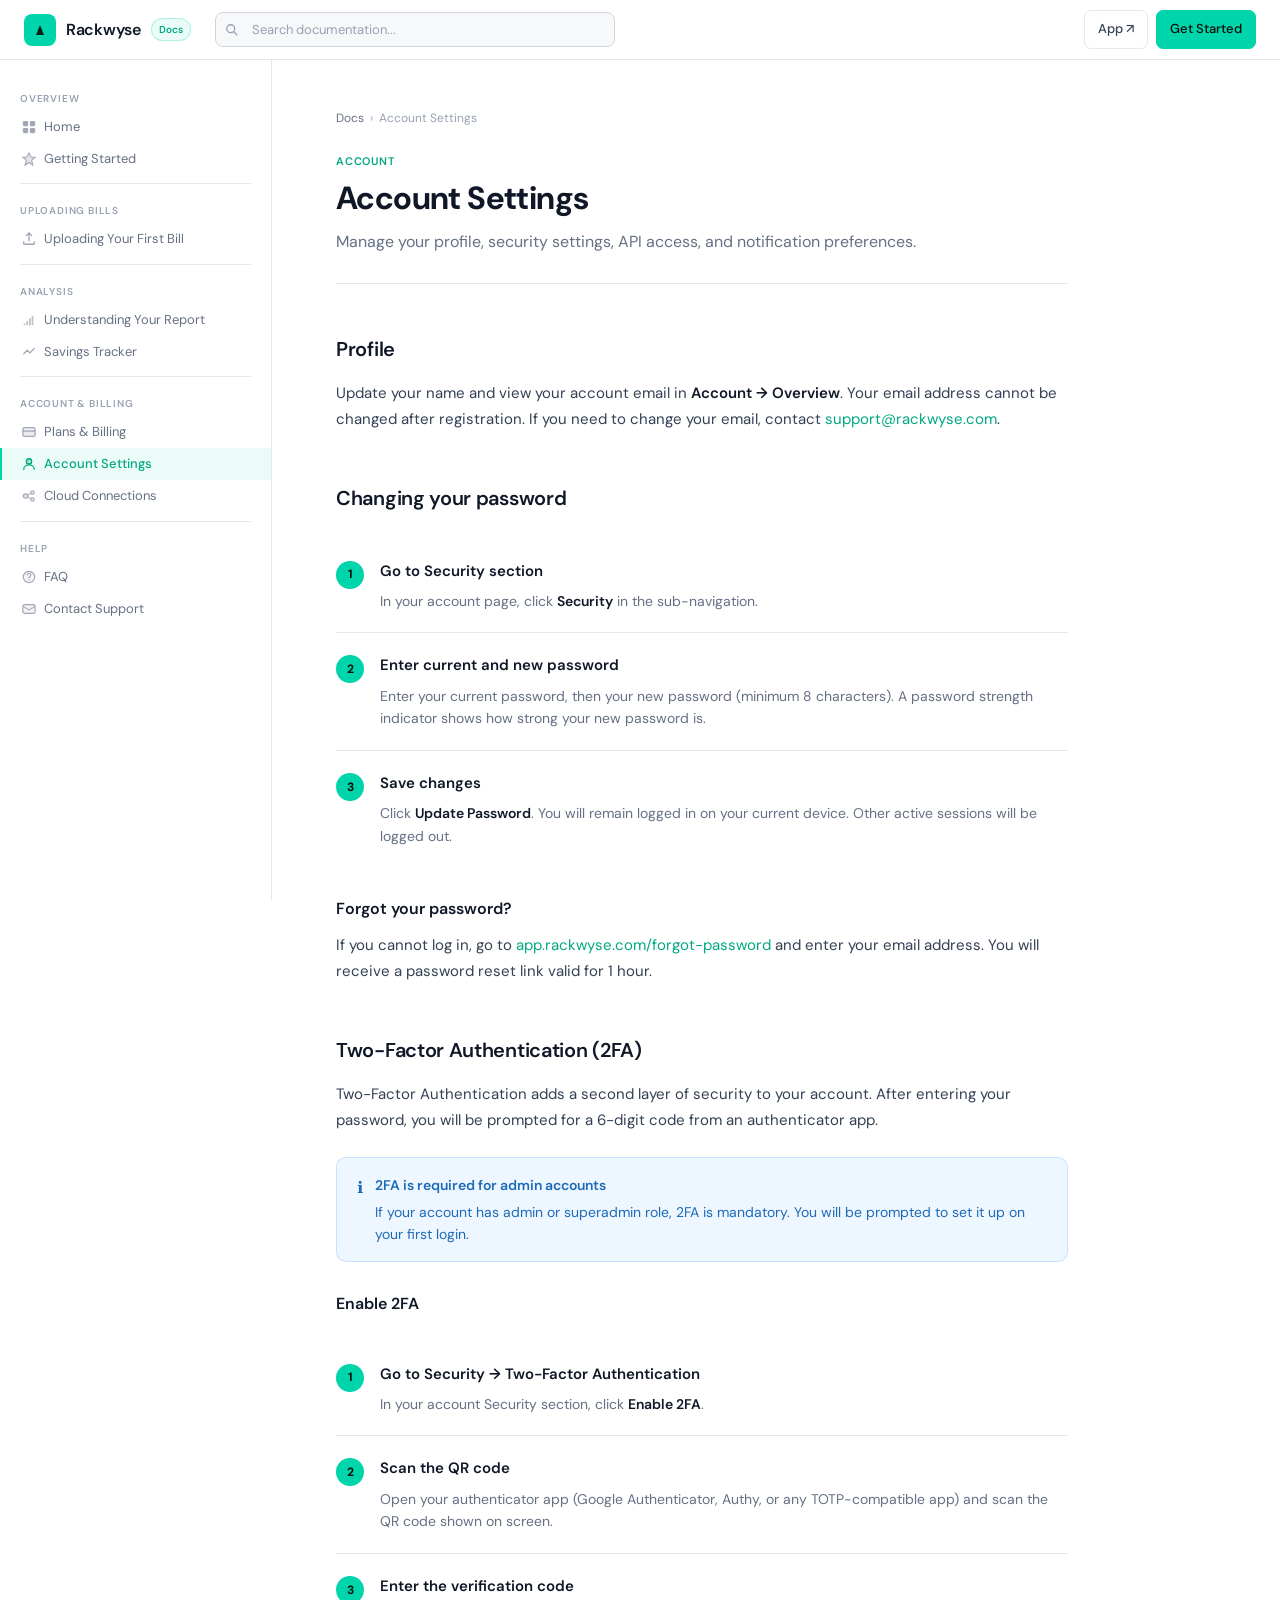
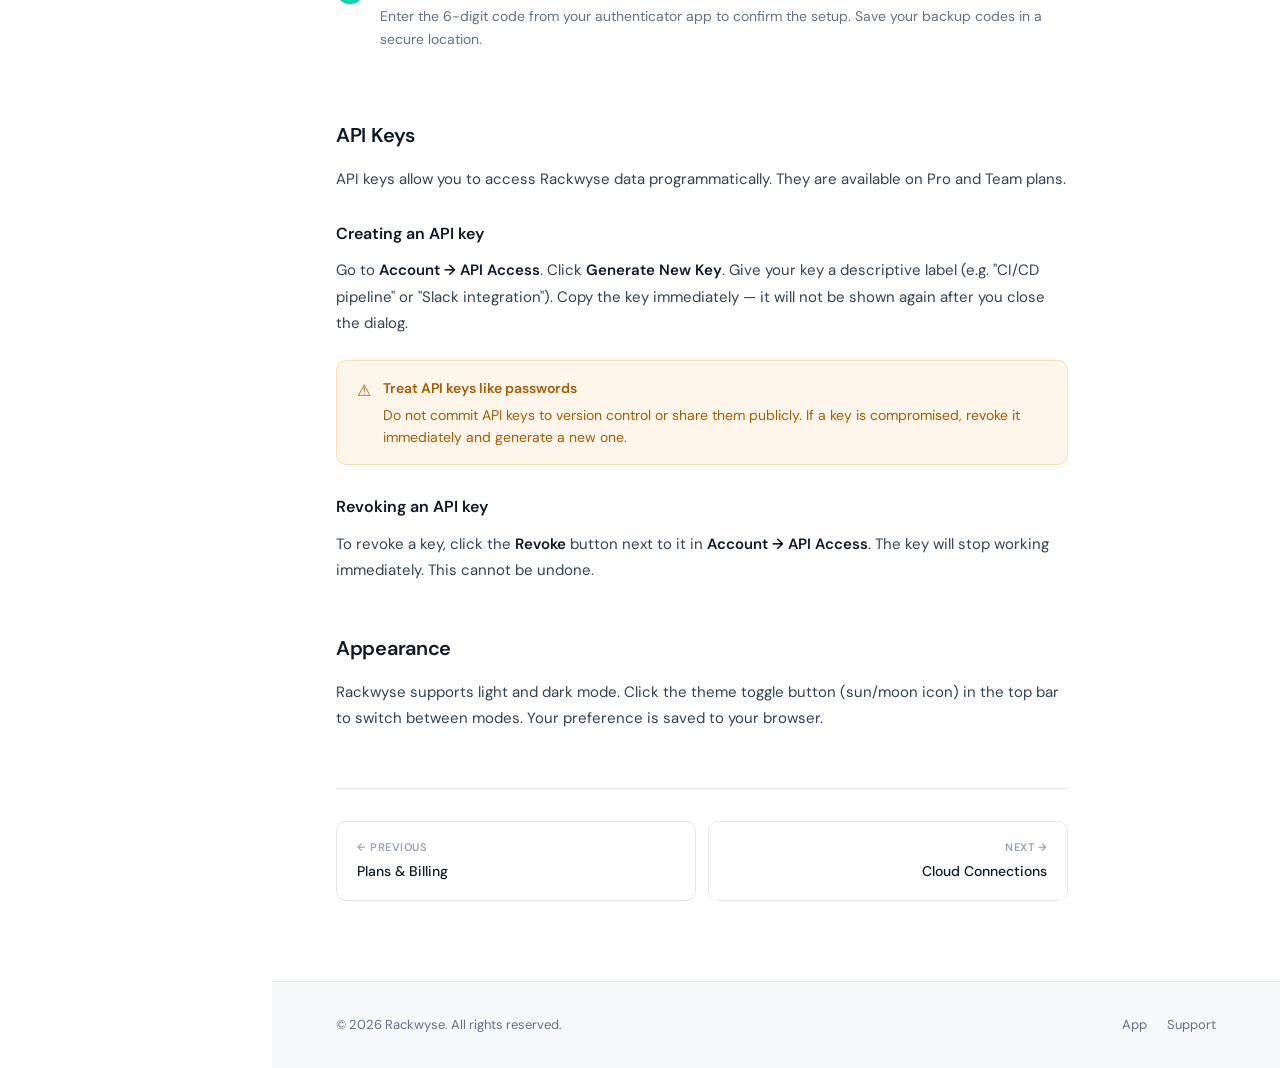
==== pages/account.html @ 9cdfa13f "Add files via upload" ====
<!DOCTYPE html>
<html lang="en">
<head>
  <meta charset="UTF-8"/>
  <meta name="viewport" content="width=device-width,initial-scale=1"/>
  <title>Account Settings — Rackwyse Docs</title>
  <meta name="description" content="Manage your Rackwyse account — profile, password, two-factor authentication, API keys, and notification preferences."/>
  <link rel="icon" type="image/svg+xml" href="/favicon.svg"/>
  <link rel="stylesheet" href="/css/docs.css"/>
</head>
<body>
<header class="topbar">
  <a href="/" class="topbar-logo">
    <div class="topbar-logo-icon"><svg width="16" height="16" viewBox="0 0 16 16" fill="none"><path d="M4 13L8 3L12 13H4Z" fill="#060c0a" opacity="0.9"/></svg></div>
    <span class="topbar-logo-text">Rackwyse</span><span class="topbar-logo-badge">Docs</span>
  </a>
  <div class="topbar-search">
    <svg class="search-icon" width="14" height="14" viewBox="0 0 16 16" fill="none"><circle cx="6.5" cy="6.5" r="4.5" stroke="currentColor" stroke-width="1.5"/><path d="M10 10L13.5 13.5" stroke="currentColor" stroke-width="1.5" stroke-linecap="round"/></svg>
    <input type="text" id="search-input" placeholder="Search documentation..." autocomplete="off"/>
    <div id="search-results"></div>
  </div>
  <div class="topbar-links">
    <a href="https://app.rackwyse.com" class="topbar-link" target="_blank">App ↗</a>
    <a href="https://app.rackwyse.com/register" class="topbar-link topbar-link-primary" target="_blank">Get Started</a>
  </div>
</header>
<div class="layout">
<nav class="sidebar">
  <div class="sidebar-section">
    <div class="sidebar-section-label">Overview</div>
    <a href="/" class="sidebar-link"><svg width="14" height="14" viewBox="0 0 16 16" fill="currentColor"><rect x="1" y="1" width="6" height="6" rx="1.5"/><rect x="9" y="1" width="6" height="6" rx="1.5"/><rect x="1" y="9" width="6" height="6" rx="1.5"/><rect x="9" y="9" width="6" height="6" rx="1.5"/></svg>Home</a>
    <a href="/pages/getting-started.html" class="sidebar-link"><svg width="14" height="14" viewBox="0 0 16 16" fill="currentColor"><path d="M8 1L10.5 6H15L11 9.5L12.5 15L8 12L3.5 15L5 9.5L1 6H5.5L8 1Z" fill-opacity=".3" stroke="currentColor" stroke-width="1.2"/></svg>Getting Started</a>
  </div>
  <div class="sidebar-divider"></div>
  <div class="sidebar-section">
    <div class="sidebar-section-label">Uploading Bills</div>
    <a href="/pages/uploading-bills.html" class="sidebar-link"><svg width="14" height="14" viewBox="0 0 16 16" fill="currentColor"><path d="M8 1V10M5 4L8 1L11 4" stroke="currentColor" stroke-width="1.5" stroke-linecap="round" fill="none"/><path d="M2 11V13C2 13.6 2.4 14 3 14H13C13.6 14 14 13.6 14 13V11" stroke="currentColor" stroke-width="1.5" stroke-linecap="round" fill="none"/></svg>Uploading Your First Bill</a>
  </div>
  <div class="sidebar-divider"></div>
  <div class="sidebar-section">
    <div class="sidebar-section-label">Analysis</div>
    <a href="/pages/understanding-reports.html" class="sidebar-link"><svg width="14" height="14" viewBox="0 0 16 16" fill="currentColor"><path d="M2 12h2v2H2zM5 9h2v5H5zM8 6h2v8H8zM11 3h2v11h-2z" fill-opacity=".7"/></svg>Understanding Your Report</a>
    <a href="/pages/savings-tracker.html" class="sidebar-link"><svg width="14" height="14" viewBox="0 0 16 16" fill="currentColor"><path d="M2 10L6 6L9 9L14 4" stroke="currentColor" stroke-width="1.5" stroke-linecap="round" fill="none"/></svg>Savings Tracker</a>
  </div>
  <div class="sidebar-divider"></div>
  <div class="sidebar-section">
    <div class="sidebar-section-label">Account & Billing</div>
    <a href="/pages/billing.html" class="sidebar-link"><svg width="14" height="14" viewBox="0 0 16 16" fill="currentColor"><rect x="1" y="3" width="14" height="10" rx="2" fill-opacity=".2" stroke="currentColor" stroke-width="1.5"/><path d="M1 7H15" stroke="currentColor" stroke-width="1.5"/></svg>Plans & Billing</a>
    <a href="/pages/account.html" class="sidebar-link active"><svg width="14" height="14" viewBox="0 0 16 16" fill="currentColor"><circle cx="8" cy="5" r="3" fill-opacity=".3" stroke="currentColor" stroke-width="1.5"/><path d="M2 14C2 11.2 4.7 9 8 9C11.3 9 14 11.2 14 14" stroke="currentColor" stroke-width="1.5" stroke-linecap="round" fill="none"/></svg>Account Settings</a>
    <a href="/pages/connections.html" class="sidebar-link"><svg width="14" height="14" viewBox="0 0 16 16" fill="currentColor"><circle cx="4" cy="8" r="2.5" fill-opacity=".3" stroke="currentColor" stroke-width="1.3"/><circle cx="12" cy="4" r="2" fill-opacity=".3" stroke="currentColor" stroke-width="1.3"/><circle cx="12" cy="12" r="2" fill-opacity=".3" stroke="currentColor" stroke-width="1.3"/><path d="M6.5 7L10 5M6.5 9L10 11" stroke="currentColor" stroke-width="1.3" fill="none"/></svg>Cloud Connections</a>
  </div>
  <div class="sidebar-divider"></div>
  <div class="sidebar-section">
    <div class="sidebar-section-label">Help</div>
    <a href="/pages/faq.html" class="sidebar-link"><svg width="14" height="14" viewBox="0 0 16 16" fill="currentColor"><circle cx="8" cy="8" r="6.5" fill-opacity=".1" stroke="currentColor" stroke-width="1.3"/><path d="M6 6C6 4.9 6.9 4 8 4C9.1 4 10 4.9 10 6C10 7.1 9 7.6 8 8.4V9M8 11.5V12" stroke="currentColor" stroke-width="1.3" stroke-linecap="round" fill="none"/></svg>FAQ</a>
    <a href="mailto:support@rackwyse.com" class="sidebar-link"><svg width="14" height="14" viewBox="0 0 16 16" fill="currentColor"><rect x="1" y="3" width="14" height="10" rx="2" fill-opacity=".15" stroke="currentColor" stroke-width="1.3"/><path d="M1 5L8 9L15 5" stroke="currentColor" stroke-width="1.3" fill="none"/></svg>Contact Support</a>
  </div>
</nav>
<div style="flex:1;overflow:hidden">
<main class="main">
  <div class="breadcrumb"><a href="/">Docs</a><span>›</span><span>Account Settings</span></div>
  <div class="page-header">
    <div class="page-eyebrow">Account</div>
    <h1 class="page-title">Account Settings</h1>
    <p class="page-desc">Manage your profile, security settings, API access, and notification preferences.</p>
  </div>

  <h2 id="profile">Profile</h2>
  <p>Update your name and view your account email in <strong>Account → Overview</strong>. Your email address cannot be changed after registration. If you need to change your email, contact <a href="mailto:support@rackwyse.com">support@rackwyse.com</a>.</p>

  <h2 id="password">Changing your password</h2>
  <div class="steps">
    <div class="step">
      <div class="step-num">1</div>
      <div class="step-content">
        <div class="step-title">Go to Security section</div>
        <div class="step-desc">In your account page, click <strong>Security</strong> in the sub-navigation.</div>
      </div>
    </div>
    <div class="step">
      <div class="step-num">2</div>
      <div class="step-content">
        <div class="step-title">Enter current and new password</div>
        <div class="step-desc">Enter your current password, then your new password (minimum 8 characters). A password strength indicator shows how strong your new password is.</div>
      </div>
    </div>
    <div class="step">
      <div class="step-num">3</div>
      <div class="step-content">
        <div class="step-title">Save changes</div>
        <div class="step-desc">Click <strong>Update Password</strong>. You will remain logged in on your current device. Other active sessions will be logged out.</div>
      </div>
    </div>
  </div>

  <h3>Forgot your password?</h3>
  <p>If you cannot log in, go to <a href="https://app.rackwyse.com/forgot-password" target="_blank">app.rackwyse.com/forgot-password</a> and enter your email address. You will receive a password reset link valid for 1 hour.</p>

  <h2 id="2fa">Two-Factor Authentication (2FA)</h2>
  <p>Two-Factor Authentication adds a second layer of security to your account. After entering your password, you will be prompted for a 6-digit code from an authenticator app.</p>

  <div class="callout callout-info">
    <div class="callout-icon">ℹ️</div>
    <div class="callout-body">
      <div class="callout-title">2FA is required for admin accounts</div>
      If your account has admin or superadmin role, 2FA is mandatory. You will be prompted to set it up on your first login.
    </div>
  </div>

  <h3>Enable 2FA</h3>
  <div class="steps">
    <div class="step">
      <div class="step-num">1</div>
      <div class="step-content">
        <div class="step-title">Go to Security → Two-Factor Authentication</div>
        <div class="step-desc">In your account Security section, click <strong>Enable 2FA</strong>.</div>
      </div>
    </div>
    <div class="step">
      <div class="step-num">2</div>
      <div class="step-content">
        <div class="step-title">Scan the QR code</div>
        <div class="step-desc">Open your authenticator app (Google Authenticator, Authy, or any TOTP-compatible app) and scan the QR code shown on screen.</div>
      </div>
    </div>
    <div class="step">
      <div class="step-num">3</div>
      <div class="step-content">
        <div class="step-title">Enter the verification code</div>
        <div class="step-desc">Enter the 6-digit code from your authenticator app to confirm the setup. Save your backup codes in a secure location.</div>
      </div>
    </div>
  </div>

  <h2 id="api">API Keys</h2>
  <p>API keys allow you to access Rackwyse data programmatically. They are available on Pro and Team plans.</p>

  <h3>Creating an API key</h3>
  <p>Go to <strong>Account → API Access</strong>. Click <strong>Generate New Key</strong>. Give your key a descriptive label (e.g. "CI/CD pipeline" or "Slack integration"). Copy the key immediately — it will not be shown again after you close the dialog.</p>

  <div class="callout callout-warn">
    <div class="callout-icon">⚠️</div>
    <div class="callout-body">
      <div class="callout-title">Treat API keys like passwords</div>
      Do not commit API keys to version control or share them publicly. If a key is compromised, revoke it immediately and generate a new one.
    </div>
  </div>

  <h3>Revoking an API key</h3>
  <p>To revoke a key, click the <strong>Revoke</strong> button next to it in <strong>Account → API Access</strong>. The key will stop working immediately. This cannot be undone.</p>

  <h2 id="theme">Appearance</h2>
  <p>Rackwyse supports light and dark mode. Click the theme toggle button (sun/moon icon) in the top bar to switch between modes. Your preference is saved to your browser.</p>

  <div class="page-nav">
    <a href="/pages/billing.html" class="page-nav-item">
      <span class="page-nav-label">← Previous</span>
      <span class="page-nav-title">Plans & Billing</span>
    </a>
    <a href="/pages/connections.html" class="page-nav-item next">
      <span class="page-nav-label">Next →</span>
      <span class="page-nav-title">Cloud Connections</span>
    </a>
  </div>
</main>
<footer class="docs-footer">
  <div>© 2026 Rackwyse. All rights reserved.</div>
  <div style="display:flex;gap:20px"><a href="https://app.rackwyse.com">App</a><a href="mailto:support@rackwyse.com">Support</a></div>
</footer>
</div>
</div>
<script src="/js/docs.js"></script>
</body>
</html>
---- css/docs.css ----
@import url('https://fonts.googleapis.com/css2?family=DM+Sans:ital,opsz,wght@0,9..40,300;0,9..40,400;0,9..40,500;0,9..40,600;0,9..40,700;1,9..40,400&family=DM+Mono:wght@400;500&display=swap');

:root {
  --bg: #ffffff;
  --bg2: #f7f8fa;
  --bg3: #f0f2f5;
  --border: #e4e7ec;
  --border2: #d0d5dd;
  --text: #101828;
  --text2: #344054;
  --muted: #667085;
  --muted2: #98a2b3;
  --accent: #00d4aa;
  --accent-dark: #00a880;
  --accent-dim: rgba(0,212,170,.08);
  --accent-border: rgba(0,212,170,.25);
  --green: #12b76a;
  --green-dim: rgba(18,183,106,.08);
  --yellow: #f79009;
  --yellow-dim: rgba(247,144,9,.08);
  --red: #f04438;
  --red-dim: rgba(240,68,56,.08);
  --blue: #2e90fa;
  --blue-dim: rgba(46,144,250,.08);
  --sidebar-w: 272px;
  --topbar-h: 60px;
  --radius: 10px;
  --shadow: 0 1px 3px rgba(16,24,40,.1), 0 1px 2px rgba(16,24,40,.06);
  --shadow-md: 0 4px 8px rgba(16,24,40,.08), 0 2px 4px rgba(16,24,40,.04);
}

*, *::before, *::after { box-sizing: border-box; margin: 0; padding: 0; }

html { scroll-behavior: smooth; }

body {
  font-family: 'DM Sans', system-ui, sans-serif;
  font-size: 15px;
  line-height: 1.7;
  color: var(--text);
  background: var(--bg);
  -webkit-font-smoothing: antialiased;
}

/* ── TOPBAR ── */
.topbar {
  position: fixed;
  top: 0; left: 0; right: 0;
  height: var(--topbar-h);
  background: var(--bg);
  border-bottom: 1px solid var(--border);
  display: flex;
  align-items: center;
  padding: 0 24px;
  z-index: 200;
  gap: 24px;
}

.topbar-logo {
  display: flex;
  align-items: center;
  gap: 10px;
  text-decoration: none;
  flex-shrink: 0;
}

.topbar-logo-icon {
  width: 32px; height: 32px;
  background: var(--accent);
  border-radius: 8px;
  display: flex; align-items: center; justify-content: center;
}

.topbar-logo-icon svg { display: block; }

.topbar-logo-text {
  font-size: 16px;
  font-weight: 600;
  letter-spacing: -.3px;
  color: var(--text);
}

.topbar-logo-badge {
  font-size: 10px;
  font-weight: 600;
  padding: 2px 7px;
  border-radius: 20px;
  background: var(--accent-dim);
  color: var(--accent-dark);
  border: 1px solid var(--accent-border);
  letter-spacing: .2px;
}

.topbar-search {
  flex: 1;
  max-width: 400px;
  position: relative;
}

.topbar-search input {
  width: 100%;
  padding: 8px 12px 8px 36px;
  border: 1px solid var(--border2);
  border-radius: 8px;
  font-size: 13px;
  font-family: inherit;
  color: var(--text);
  background: var(--bg2);
  outline: none;
  transition: border-color .15s, box-shadow .15s;
}

.topbar-search input:focus {
  border-color: var(--accent);
  box-shadow: 0 0 0 3px var(--accent-dim);
  background: var(--bg);
}

.topbar-search input::placeholder { color: var(--muted2); }

.search-icon {
  position: absolute;
  left: 10px; top: 50%;
  transform: translateY(-50%);
  color: var(--muted2);
  pointer-events: none;
}

.topbar-links {
  display: flex;
  align-items: center;
  gap: 8px;
  margin-left: auto;
}

.topbar-link {
  display: inline-flex;
  align-items: center;
  gap: 5px;
  padding: 7px 13px;
  border-radius: 7px;
  font-size: 13px;
  font-weight: 500;
  color: var(--text2);
  text-decoration: none;
  border: 1px solid var(--border);
  transition: all .12s;
}

.topbar-link:hover { background: var(--bg2); }

.topbar-link-primary {
  background: var(--accent);
  color: #060c0a;
  border-color: var(--accent);
}

.topbar-link-primary:hover { background: var(--accent-dark); border-color: var(--accent-dark); }

/* ── LAYOUT ── */
.layout {
  display: grid;
  grid-template-columns: var(--sidebar-w) 1fr;
  margin-top: var(--topbar-h);
  min-height: calc(100vh - var(--topbar-h));
}

/* ── SIDEBAR ── */
.sidebar {
  border-right: 1px solid var(--border);
  position: sticky;
  top: var(--topbar-h);
  height: calc(100vh - var(--topbar-h));
  overflow-y: auto;
  padding: 20px 0;
  background: var(--bg);
}

.sidebar::-webkit-scrollbar { width: 3px; }
.sidebar::-webkit-scrollbar-thumb { background: var(--border2); border-radius: 2px; }

.sidebar-section {
  margin-bottom: 4px;
}

.sidebar-section-label {
  font-size: 10px;
  font-weight: 600;
  color: var(--muted2);
  text-transform: uppercase;
  letter-spacing: .8px;
  padding: 10px 20px 4px;
}

.sidebar-link {
  display: flex;
  align-items: center;
  gap: 8px;
  padding: 7px 20px;
  font-size: 13px;
  color: var(--muted);
  text-decoration: none;
  border-radius: 0;
  transition: all .1s;
  border-left: 2px solid transparent;
  line-height: 1.4;
}

.sidebar-link:hover {
  color: var(--text);
  background: var(--bg2);
}

.sidebar-link.active {
  color: var(--accent-dark);
  background: var(--accent-dim);
  border-left-color: var(--accent);
  font-weight: 500;
}

.sidebar-link svg { flex-shrink: 0; opacity: .6; }
.sidebar-link.active svg { opacity: 1; }

.sidebar-divider {
  height: 1px;
  background: var(--border);
  margin: 8px 20px;
}

/* ── MAIN CONTENT ── */
.main {
  padding: 48px 64px 80px;
  max-width: 860px;
}

/* ── BREADCRUMB ── */
.breadcrumb {
  display: flex;
  align-items: center;
  gap: 6px;
  font-size: 12px;
  color: var(--muted);
  margin-bottom: 24px;
}

.breadcrumb a { color: var(--muted); text-decoration: none; }
.breadcrumb a:hover { color: var(--text); }
.breadcrumb span { color: var(--muted2); }

/* ── PAGE HEADER ── */
.page-header {
  margin-bottom: 40px;
  padding-bottom: 28px;
  border-bottom: 1px solid var(--border);
}

.page-eyebrow {
  font-size: 11px;
  font-weight: 600;
  text-transform: uppercase;
  letter-spacing: .8px;
  color: var(--accent-dark);
  margin-bottom: 8px;
}

.page-title {
  font-size: 32px;
  font-weight: 700;
  letter-spacing: -.6px;
  line-height: 1.2;
  color: var(--text);
  margin-bottom: 12px;
}

.page-desc {
  font-size: 16px;
  color: var(--muted);
  line-height: 1.6;
  max-width: 640px;
}

/* ── TYPOGRAPHY ── */
h2 {
  font-size: 20px;
  font-weight: 600;
  letter-spacing: -.3px;
  color: var(--text);
  margin: 40px 0 14px;
  padding-top: 8px;
}

h2:first-child { margin-top: 0; }

h3 {
  font-size: 16px;
  font-weight: 600;
  color: var(--text);
  margin: 28px 0 10px;
}

p {
  color: var(--text2);
  margin-bottom: 16px;
  line-height: 1.75;
}

p:last-child { margin-bottom: 0; }

a { color: var(--accent-dark); text-decoration: none; }
a:hover { text-decoration: underline; }

strong { color: var(--text); font-weight: 600; }

/* ── CALLOUT BOXES ── */
.callout {
  border-radius: var(--radius);
  padding: 16px 20px;
  margin: 24px 0;
  display: flex;
  gap: 12px;
  align-items: flex-start;
  font-size: 14px;
  line-height: 1.6;
}

.callout-icon { font-size: 16px; flex-shrink: 0; margin-top: 1px; }
.callout-body { flex: 1; }
.callout-title { font-weight: 600; margin-bottom: 4px; color: inherit; }

.callout-info { background: var(--blue-dim); border: 1px solid rgba(46,144,250,.2); color: #1d6bb8; }
.callout-tip  { background: var(--accent-dim); border: 1px solid var(--accent-border); color: #007a61; }
.callout-warn { background: var(--yellow-dim); border: 1px solid rgba(247,144,9,.25); color: #a35c00; }
.callout-danger { background: var(--red-dim); border: 1px solid rgba(240,68,56,.2); color: #b42318; }

/* ── CODE ── */
code {
  font-family: 'DM Mono', 'Fira Code', monospace;
  font-size: 13px;
  background: var(--bg3);
  border: 1px solid var(--border);
  border-radius: 5px;
  padding: 1px 6px;
  color: var(--text);
}

pre {
  background: #0f1117;
  border: 1px solid #1e2330;
  border-radius: var(--radius);
  padding: 20px 24px;
  overflow-x: auto;
  margin: 20px 0;
}

pre code {
  background: none;
  border: none;
  padding: 0;
  font-size: 13px;
  color: #a8b3cf;
  line-height: 1.7;
}

/* ── STEPS ── */
.steps {
  margin: 24px 0;
  display: flex;
  flex-direction: column;
  gap: 0;
}

.step {
  display: flex;
  gap: 16px;
  padding: 20px 0;
  border-bottom: 1px solid var(--border);
  position: relative;
}

.step:last-child { border-bottom: none; }

.step-num {
  width: 28px; height: 28px;
  border-radius: 50%;
  background: var(--accent);
  color: #060c0a;
  font-size: 12px;
  font-weight: 700;
  display: flex; align-items: center; justify-content: center;
  flex-shrink: 0;
  margin-top: 2px;
}

.step-content { flex: 1; }
.step-title { font-size: 15px; font-weight: 600; color: var(--text); margin-bottom: 6px; }
.step-desc { font-size: 14px; color: var(--muted); line-height: 1.6; margin: 0; }

/* ── CARDS GRID ── */
.cards {
  display: grid;
  grid-template-columns: repeat(auto-fit, minmax(220px, 1fr));
  gap: 14px;
  margin: 24px 0;
}

.card {
  background: var(--bg);
  border: 1px solid var(--border);
  border-radius: var(--radius);
  padding: 20px;
  text-decoration: none;
  transition: all .15s;
  display: block;
}

.card:hover {
  border-color: var(--accent-border);
  background: var(--accent-dim);
  box-shadow: var(--shadow-md);
  text-decoration: none;
  transform: translateY(-1px);
}

.card-icon {
  width: 36px; height: 36px;
  border-radius: 8px;
  background: var(--bg2);
  display: flex; align-items: center; justify-content: center;
  margin-bottom: 12px;
  font-size: 18px;
}

.card-title { font-size: 14px; font-weight: 600; color: var(--text); margin-bottom: 4px; }
.card-desc { font-size: 13px; color: var(--muted); line-height: 1.5; }

/* ── TABLE ── */
.table-wrap { overflow-x: auto; margin: 20px 0; }

table {
  width: 100%;
  border-collapse: collapse;
  font-size: 14px;
}

th {
  text-align: left;
  font-size: 11px;
  font-weight: 600;
  color: var(--muted);
  text-transform: uppercase;
  letter-spacing: .5px;
  padding: 10px 14px;
  background: var(--bg2);
  border-bottom: 1px solid var(--border);
}

td {
  padding: 12px 14px;
  border-bottom: 1px solid var(--border);
  color: var(--text2);
  vertical-align: top;
}

tr:last-child td { border-bottom: none; }
tr:hover td { background: var(--bg2); }

/* ── BADGES ── */
.badge {
  display: inline-flex;
  align-items: center;
  gap: 4px;
  padding: 2px 8px;
  border-radius: 20px;
  font-size: 11px;
  font-weight: 600;
  letter-spacing: .2px;
}

.badge-green { background: var(--green-dim); color: #027a48; border: 1px solid rgba(18,183,106,.2); }
.badge-blue  { background: var(--blue-dim);  color: #1d6bb8; border: 1px solid rgba(46,144,250,.2); }
.badge-yellow{ background: var(--yellow-dim);color: #a35c00; border: 1px solid rgba(247,144,9,.2); }
.badge-gray  { background: var(--bg3);       color: var(--muted); border: 1px solid var(--border); }
.badge-accent{ background: var(--accent-dim);color: var(--accent-dark); border: 1px solid var(--accent-border); }

/* ── IMAGE PLACEHOLDER ── */
.img-placeholder {
  background: var(--bg2);
  border: 1px solid var(--border);
  border-radius: var(--radius);
  padding: 40px 20px;
  text-align: center;
  color: var(--muted2);
  font-size: 13px;
  margin: 20px 0;
}

/* ── ON THIS PAGE (TOC) ── */
.toc {
  position: sticky;
  top: calc(var(--topbar-h) + 48px);
  padding: 0 0 0 32px;
  font-size: 12px;
  line-height: 1.6;
  align-self: start;
}

.toc-title {
  font-size: 10px;
  font-weight: 600;
  text-transform: uppercase;
  letter-spacing: .8px;
  color: var(--muted2);
  margin-bottom: 10px;
}

.toc-link {
  display: block;
  padding: 4px 0;
  color: var(--muted);
  text-decoration: none;
  transition: color .1s;
  border-left: 2px solid transparent;
  padding-left: 10px;
  margin-left: -10px;
}

.toc-link:hover { color: var(--text); }
.toc-link.active { color: var(--accent-dark); border-left-color: var(--accent); font-weight: 500; }

/* ── HERO (homepage only) ── */
.hero {
  background: linear-gradient(135deg, #f7f8fa 0%, #ffffff 100%);
  border-bottom: 1px solid var(--border);
  padding: 56px 64px 48px;
}

.hero-eyebrow {
  display: inline-flex;
  align-items: center;
  gap: 6px;
  background: var(--accent-dim);
  border: 1px solid var(--accent-border);
  border-radius: 20px;
  padding: 4px 12px;
  font-size: 12px;
  font-weight: 600;
  color: var(--accent-dark);
  margin-bottom: 20px;
}

.hero-title {
  font-size: 40px;
  font-weight: 700;
  letter-spacing: -.8px;
  line-height: 1.15;
  color: var(--text);
  margin-bottom: 16px;
  max-width: 600px;
}

.hero-title span { color: var(--accent-dark); }

.hero-desc {
  font-size: 17px;
  color: var(--muted);
  line-height: 1.65;
  max-width: 540px;
  margin-bottom: 32px;
}

.hero-cards {
  display: grid;
  grid-template-columns: repeat(3, 1fr);
  gap: 14px;
  max-width: 720px;
}

.hero-card {
  background: var(--bg);
  border: 1px solid var(--border);
  border-radius: var(--radius);
  padding: 18px 20px;
  text-decoration: none;
  transition: all .15s;
  display: flex;
  flex-direction: column;
  gap: 6px;
}

.hero-card:hover {
  border-color: var(--accent-border);
  box-shadow: var(--shadow-md);
  transform: translateY(-2px);
  text-decoration: none;
}

.hero-card-icon { font-size: 22px; }
.hero-card-title { font-size: 14px; font-weight: 600; color: var(--text); }
.hero-card-desc { font-size: 12px; color: var(--muted); line-height: 1.5; }

/* ── PROVIDER CHIPS ── */
.provider-chips { display: flex; gap: 8px; flex-wrap: wrap; margin: 16px 0; }
.chip {
  display: inline-flex; align-items: center; gap: 6px;
  padding: 6px 12px; border-radius: 7px; font-size: 13px; font-weight: 600;
  border: 1px solid;
}
.chip-aws   { background: #fff8ec; color: #c07a00; border-color: #ffe4a0; }
.chip-gcp   { background: #eff6ff; color: #1d4ed8; border-color: #bfdbfe; }
.chip-azure { background: #f0f9ff; color: #0369a1; border-color: #bae6fd; }

/* ── SEARCH RESULTS ── */
#search-results {
  display: none;
  position: absolute;
  top: calc(100% + 6px);
  left: 0; right: 0;
  background: var(--bg);
  border: 1px solid var(--border);
  border-radius: var(--radius);
  box-shadow: var(--shadow-md);
  z-index: 100;
  max-height: 320px;
  overflow-y: auto;
}

#search-results.active { display: block; }

.search-result {
  display: flex;
  flex-direction: column;
  gap: 2px;
  padding: 10px 14px;
  cursor: pointer;
  border-bottom: 1px solid var(--border);
  text-decoration: none;
}

.search-result:last-child { border-bottom: none; }
.search-result:hover { background: var(--bg2); }
.search-result-title { font-size: 13px; font-weight: 500; color: var(--text); }
.search-result-section { font-size: 11px; color: var(--muted2); }

/* ── FOOTER ── */
.docs-footer {
  border-top: 1px solid var(--border);
  padding: 32px 64px;
  display: flex;
  align-items: center;
  justify-content: space-between;
  font-size: 13px;
  color: var(--muted);
  background: var(--bg2);
}

.docs-footer a { color: var(--muted); text-decoration: none; }
.docs-footer a:hover { color: var(--text); }

/* ── PREV/NEXT NAV ── */
.page-nav {
  display: grid;
  grid-template-columns: 1fr 1fr;
  gap: 12px;
  margin-top: 56px;
  padding-top: 32px;
  border-top: 1px solid var(--border);
}

.page-nav-item {
  display: flex;
  flex-direction: column;
  gap: 4px;
  padding: 16px 20px;
  background: var(--bg);
  border: 1px solid var(--border);
  border-radius: var(--radius);
  text-decoration: none;
  transition: all .15s;
}

.page-nav-item:hover {
  border-color: var(--accent-border);
  background: var(--accent-dim);
  text-decoration: none;
}

.page-nav-item.next { text-align: right; }
.page-nav-label { font-size: 11px; color: var(--muted2); text-transform: uppercase; letter-spacing: .5px; font-weight: 600; }
.page-nav-title { font-size: 14px; font-weight: 500; color: var(--text); }

/* ── RESPONSIVE ── */
@media (max-width: 1024px) {
  .main { padding: 32px 32px 60px; }
  .hero { padding: 40px 32px 36px; }
}

@media (max-width: 768px) {
  .layout { grid-template-columns: 1fr; }
  .sidebar { display: none; }
  .main { padding: 24px 20px 48px; }
  .hero { padding: 32px 20px 28px; }
  .hero-title { font-size: 28px; }
  .hero-cards { grid-template-columns: 1fr; }
  .page-nav { grid-template-columns: 1fr; }
  .docs-footer { flex-direction: column; gap: 12px; text-align: center; }
}
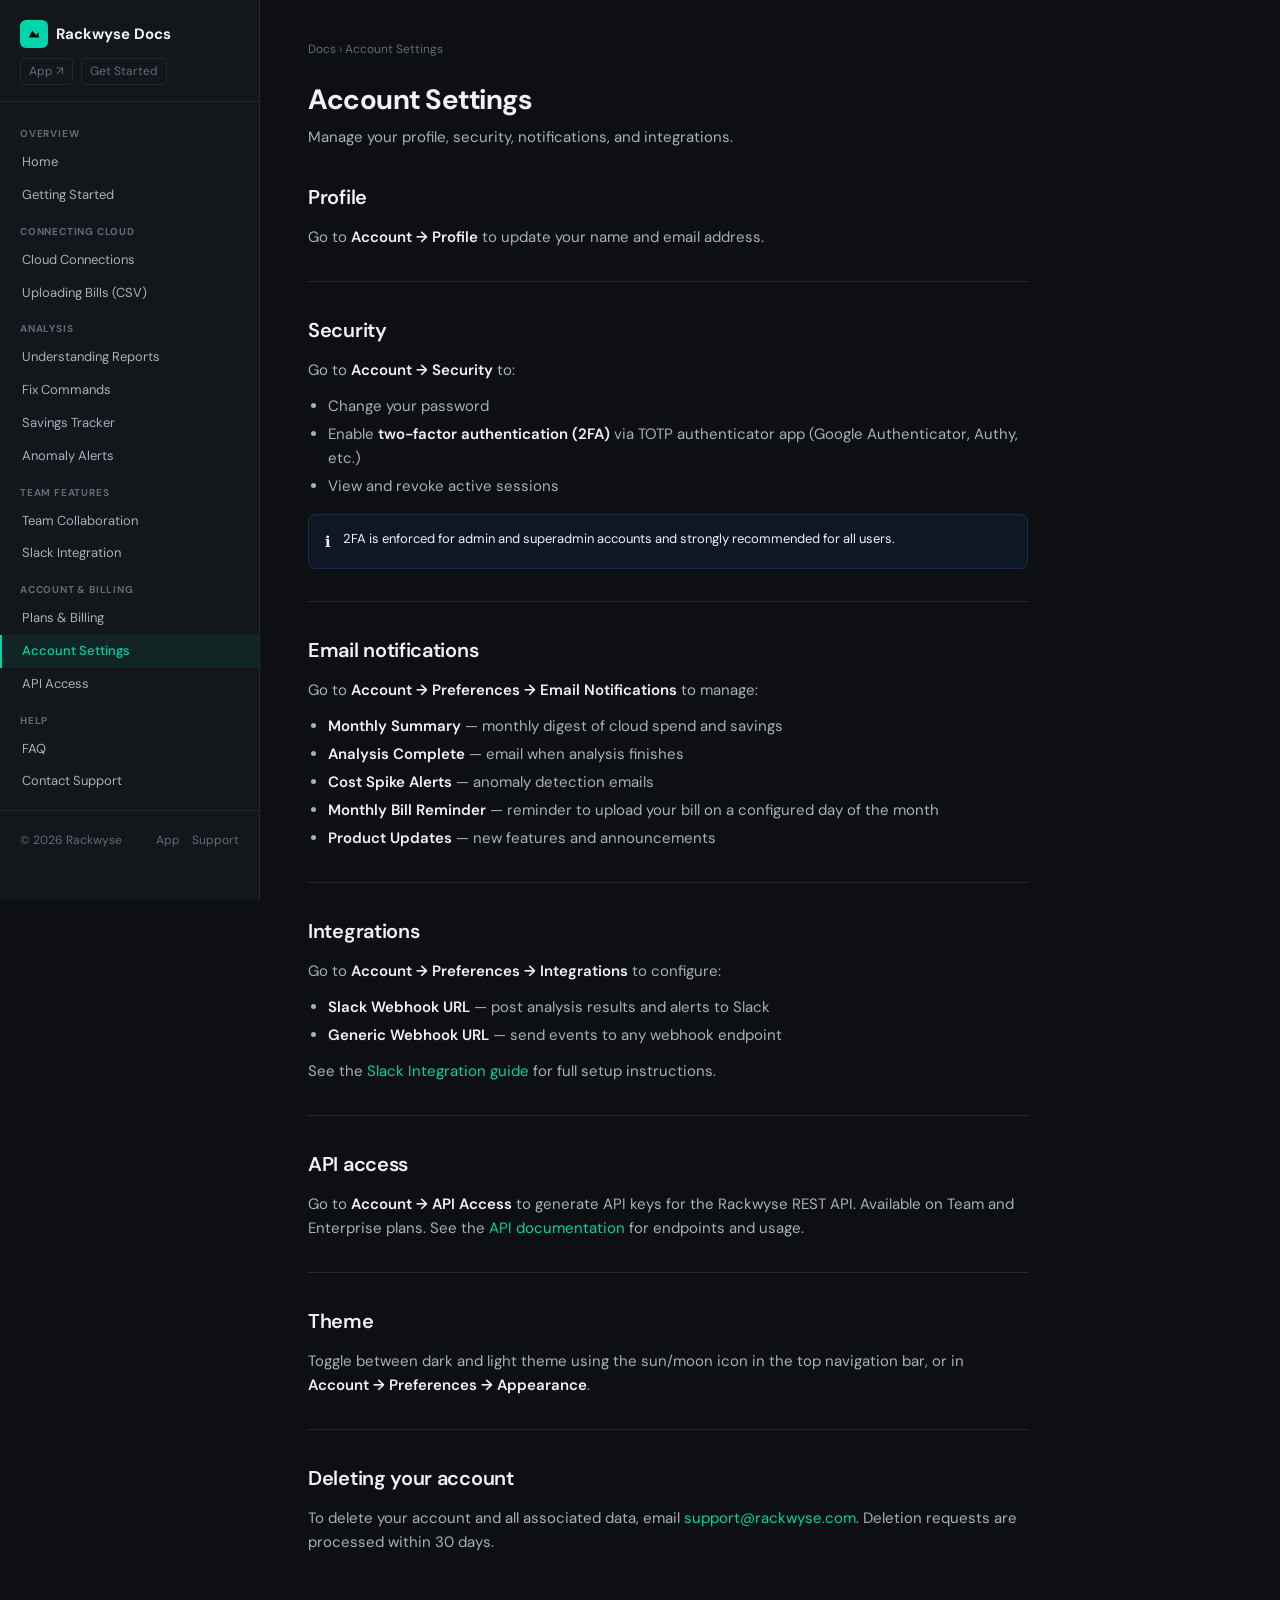
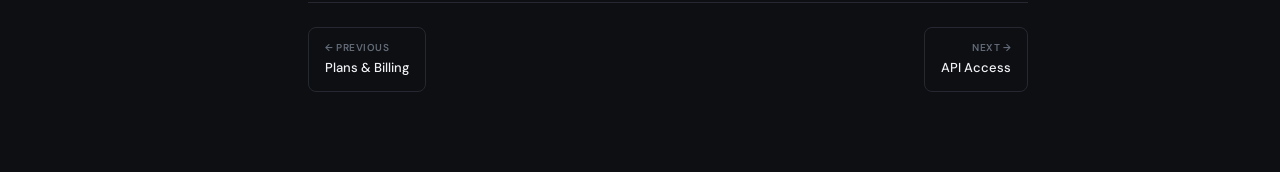
==== commit 3c1abc86: "Add files via upload" ====
--- a/pages/account.html
+++ b/pages/account.html
@@ -4,171 +4,106 @@
   <meta charset="UTF-8"/>
   <meta name="viewport" content="width=device-width,initial-scale=1"/>
   <title>Account Settings — Rackwyse Docs</title>
-  <meta name="description" content="Manage your Rackwyse account — profile, password, two-factor authentication, API keys, and notification preferences."/>
-  <link rel="icon" type="image/svg+xml" href="/favicon.svg"/>
+  <meta name="description" content="Manage your Rackwyse account, profile, and preferences."/>
   <link rel="stylesheet" href="/css/docs.css"/>
 </head>
 <body>
-<header class="topbar">
-  <a href="/" class="topbar-logo">
-    <div class="topbar-logo-icon"><svg width="16" height="16" viewBox="0 0 16 16" fill="none"><path d="M4 13L8 3L12 13H4Z" fill="#060c0a" opacity="0.9"/></svg></div>
-    <span class="topbar-logo-text">Rackwyse</span><span class="topbar-logo-badge">Docs</span>
-  </a>
-  <div class="topbar-search">
-    <svg class="search-icon" width="14" height="14" viewBox="0 0 16 16" fill="none"><circle cx="6.5" cy="6.5" r="4.5" stroke="currentColor" stroke-width="1.5"/><path d="M10 10L13.5 13.5" stroke="currentColor" stroke-width="1.5" stroke-linecap="round"/></svg>
-    <input type="text" id="search-input" placeholder="Search documentation..." autocomplete="off"/>
-    <div id="search-results"></div>
-  </div>
-  <div class="topbar-links">
-    <a href="https://app.rackwyse.com" class="topbar-link" target="_blank">App ↗</a>
-    <a href="https://app.rackwyse.com/register" class="topbar-link topbar-link-primary" target="_blank">Get Started</a>
-  </div>
-</header>
-<div class="layout">
-<nav class="sidebar">
-  <div class="sidebar-section">
-    <div class="sidebar-section-label">Overview</div>
-    <a href="/" class="sidebar-link"><svg width="14" height="14" viewBox="0 0 16 16" fill="currentColor"><rect x="1" y="1" width="6" height="6" rx="1.5"/><rect x="9" y="1" width="6" height="6" rx="1.5"/><rect x="1" y="9" width="6" height="6" rx="1.5"/><rect x="9" y="9" width="6" height="6" rx="1.5"/></svg>Home</a>
-    <a href="/pages/getting-started.html" class="sidebar-link"><svg width="14" height="14" viewBox="0 0 16 16" fill="currentColor"><path d="M8 1L10.5 6H15L11 9.5L12.5 15L8 12L3.5 15L5 9.5L1 6H5.5L8 1Z" fill-opacity=".3" stroke="currentColor" stroke-width="1.2"/></svg>Getting Started</a>
-  </div>
-  <div class="sidebar-divider"></div>
-  <div class="sidebar-section">
-    <div class="sidebar-section-label">Uploading Bills</div>
-    <a href="/pages/uploading-bills.html" class="sidebar-link"><svg width="14" height="14" viewBox="0 0 16 16" fill="currentColor"><path d="M8 1V10M5 4L8 1L11 4" stroke="currentColor" stroke-width="1.5" stroke-linecap="round" fill="none"/><path d="M2 11V13C2 13.6 2.4 14 3 14H13C13.6 14 14 13.6 14 13V11" stroke="currentColor" stroke-width="1.5" stroke-linecap="round" fill="none"/></svg>Uploading Your First Bill</a>
-  </div>
-  <div class="sidebar-divider"></div>
-  <div class="sidebar-section">
-    <div class="sidebar-section-label">Analysis</div>
-    <a href="/pages/understanding-reports.html" class="sidebar-link"><svg width="14" height="14" viewBox="0 0 16 16" fill="currentColor"><path d="M2 12h2v2H2zM5 9h2v5H5zM8 6h2v8H8zM11 3h2v11h-2z" fill-opacity=".7"/></svg>Understanding Your Report</a>
-    <a href="/pages/savings-tracker.html" class="sidebar-link"><svg width="14" height="14" viewBox="0 0 16 16" fill="currentColor"><path d="M2 10L6 6L9 9L14 4" stroke="currentColor" stroke-width="1.5" stroke-linecap="round" fill="none"/></svg>Savings Tracker</a>
-  </div>
-  <div class="sidebar-divider"></div>
-  <div class="sidebar-section">
-    <div class="sidebar-section-label">Account & Billing</div>
-    <a href="/pages/billing.html" class="sidebar-link"><svg width="14" height="14" viewBox="0 0 16 16" fill="currentColor"><rect x="1" y="3" width="14" height="10" rx="2" fill-opacity=".2" stroke="currentColor" stroke-width="1.5"/><path d="M1 7H15" stroke="currentColor" stroke-width="1.5"/></svg>Plans & Billing</a>
-    <a href="/pages/account.html" class="sidebar-link active"><svg width="14" height="14" viewBox="0 0 16 16" fill="currentColor"><circle cx="8" cy="5" r="3" fill-opacity=".3" stroke="currentColor" stroke-width="1.5"/><path d="M2 14C2 11.2 4.7 9 8 9C11.3 9 14 11.2 14 14" stroke="currentColor" stroke-width="1.5" stroke-linecap="round" fill="none"/></svg>Account Settings</a>
-    <a href="/pages/connections.html" class="sidebar-link"><svg width="14" height="14" viewBox="0 0 16 16" fill="currentColor"><circle cx="4" cy="8" r="2.5" fill-opacity=".3" stroke="currentColor" stroke-width="1.3"/><circle cx="12" cy="4" r="2" fill-opacity=".3" stroke="currentColor" stroke-width="1.3"/><circle cx="12" cy="12" r="2" fill-opacity=".3" stroke="currentColor" stroke-width="1.3"/><path d="M6.5 7L10 5M6.5 9L10 11" stroke="currentColor" stroke-width="1.3" fill="none"/></svg>Cloud Connections</a>
-  </div>
-  <div class="sidebar-divider"></div>
-  <div class="sidebar-section">
-    <div class="sidebar-section-label">Help</div>
-    <a href="/pages/faq.html" class="sidebar-link"><svg width="14" height="14" viewBox="0 0 16 16" fill="currentColor"><circle cx="8" cy="8" r="6.5" fill-opacity=".1" stroke="currentColor" stroke-width="1.3"/><path d="M6 6C6 4.9 6.9 4 8 4C9.1 4 10 4.9 10 6C10 7.1 9 7.6 8 8.4V9M8 11.5V12" stroke="currentColor" stroke-width="1.3" stroke-linecap="round" fill="none"/></svg>FAQ</a>
-    <a href="mailto:support@rackwyse.com" class="sidebar-link"><svg width="14" height="14" viewBox="0 0 16 16" fill="currentColor"><rect x="1" y="3" width="14" height="10" rx="2" fill-opacity=".15" stroke="currentColor" stroke-width="1.3"/><path d="M1 5L8 9L15 5" stroke="currentColor" stroke-width="1.3" fill="none"/></svg>Contact Support</a>
-  </div>
-</nav>
-<div style="flex:1;overflow:hidden">
-<main class="main">
-  <div class="breadcrumb"><a href="/">Docs</a><span>›</span><span>Account Settings</span></div>
-  <div class="page-header">
-    <div class="page-eyebrow">Account</div>
-    <h1 class="page-title">Account Settings</h1>
-    <p class="page-desc">Manage your profile, security settings, API access, and notification preferences.</p>
-  </div>
-
-  <h2 id="profile">Profile</h2>
-  <p>Update your name and view your account email in <strong>Account → Overview</strong>. Your email address cannot be changed after registration. If you need to change your email, contact <a href="mailto:support@rackwyse.com">support@rackwyse.com</a>.</p>
-
-  <h2 id="password">Changing your password</h2>
-  <div class="steps">
-    <div class="step">
-      <div class="step-num">1</div>
-      <div class="step-content">
-        <div class="step-title">Go to Security section</div>
-        <div class="step-desc">In your account page, click <strong>Security</strong> in the sub-navigation.</div>
-      </div>
-    </div>
-    <div class="step">
-      <div class="step-num">2</div>
-      <div class="step-content">
-        <div class="step-title">Enter current and new password</div>
-        <div class="step-desc">Enter your current password, then your new password (minimum 8 characters). A password strength indicator shows how strong your new password is.</div>
-      </div>
-    </div>
-    <div class="step">
-      <div class="step-num">3</div>
-      <div class="step-content">
-        <div class="step-title">Save changes</div>
-        <div class="step-desc">Click <strong>Update Password</strong>. You will remain logged in on your current device. Other active sessions will be logged out.</div>
-      </div>
+<div class="docs-layout">
+  <aside class="sidebar">
+  <div class="sidebar-header">
+    <a href="/" class="sidebar-logo">
+      <div class="sidebar-logo-icon"><svg width="14" height="14" viewBox="0 0 16 16" fill="none"><path d="M2 12L6 4L10 9L13 6L14 12H2Z" fill="#060c0a"/></svg></div>
+      Rackwyse Docs
+    </a>
+    <div class="sidebar-top-links">
+      <a href="https://app.rackwyse.com" class="sidebar-top-link">App ↗</a>
+      <a href="https://app.rackwyse.com/register" class="sidebar-top-link">Get Started</a>
     </div>
   </div>
+  <nav class="sidebar-nav">
+    <div class="sidebar-section">Overview</div>
+    <a href="/index.html" class="sidebar-link">Home</a>
+    <a href="/pages/getting-started.html" class="sidebar-link">Getting Started</a>
 
-  <h3>Forgot your password?</h3>
-  <p>If you cannot log in, go to <a href="https://app.rackwyse.com/forgot-password" target="_blank">app.rackwyse.com/forgot-password</a> and enter your email address. You will receive a password reset link valid for 1 hour.</p>
+    <div class="sidebar-section">Connecting Cloud</div>
+    <a href="/pages/connections.html" class="sidebar-link">Cloud Connections</a>
+    <a href="/pages/uploading-bills.html" class="sidebar-link">Uploading Bills (CSV)</a>
 
-  <h2 id="2fa">Two-Factor Authentication (2FA)</h2>
-  <p>Two-Factor Authentication adds a second layer of security to your account. After entering your password, you will be prompted for a 6-digit code from an authenticator app.</p>
+    <div class="sidebar-section">Analysis</div>
+    <a href="/pages/understanding-reports.html" class="sidebar-link">Understanding Reports</a>
+    <a href="/pages/fix-commands.html" class="sidebar-link">Fix Commands</a>
+    <a href="/pages/savings-tracker.html" class="sidebar-link">Savings Tracker</a>
+    <a href="/pages/anomaly-alerts.html" class="sidebar-link">Anomaly Alerts</a>
 
-  <div class="callout callout-info">
-    <div class="callout-icon">ℹ️</div>
-    <div class="callout-body">
-      <div class="callout-title">2FA is required for admin accounts</div>
-      If your account has admin or superadmin role, 2FA is mandatory. You will be prompted to set it up on your first login.
+    <div class="sidebar-section">Team Features</div>
+    <a href="/pages/team.html" class="sidebar-link">Team Collaboration</a>
+    <a href="/pages/slack.html" class="sidebar-link">Slack Integration</a>
+
+    <div class="sidebar-section">Account & Billing</div>
+    <a href="/pages/billing.html" class="sidebar-link">Plans & Billing</a>
+    <a href="/pages/account.html" class="sidebar-link">Account Settings</a>
+    <a href="/pages/api.html" class="sidebar-link">API Access</a>
+
+    <div class="sidebar-section">Help</div>
+    <a href="/pages/faq.html" class="sidebar-link">FAQ</a>
+    <a href="mailto:support@rackwyse.com" class="sidebar-link">Contact Support</a>
+  </nav>
+  <div class="docs-footer">
+    <span>© 2026 Rackwyse</span>
+    <div style="display:flex;gap:12px">
+      <a href="https://app.rackwyse.com">App</a>
+      <a href="mailto:support@rackwyse.com">Support</a>
     </div>
   </div>
+</aside>
+  <main class="main">
+    
+<div class="breadcrumb"><a href="/index.html">Docs</a> › Account Settings</div>
+<h1>Account Settings</h1>
+<p class="page-subtitle">Manage your profile, security, notifications, and integrations.</p>
 
-  <h3>Enable 2FA</h3>
-  <div class="steps">
-    <div class="step">
-      <div class="step-num">1</div>
-      <div class="step-content">
-        <div class="step-title">Go to Security → Two-Factor Authentication</div>
-        <div class="step-desc">In your account Security section, click <strong>Enable 2FA</strong>.</div>
-      </div>
-    </div>
-    <div class="step">
-      <div class="step-num">2</div>
-      <div class="step-content">
-        <div class="step-title">Scan the QR code</div>
-        <div class="step-desc">Open your authenticator app (Google Authenticator, Authy, or any TOTP-compatible app) and scan the QR code shown on screen.</div>
-      </div>
-    </div>
-    <div class="step">
-      <div class="step-num">3</div>
-      <div class="step-content">
-        <div class="step-title">Enter the verification code</div>
-        <div class="step-desc">Enter the 6-digit code from your authenticator app to confirm the setup. Save your backup codes in a secure location.</div>
-      </div>
-    </div>
-  </div>
+<h2>Profile</h2>
+<p>Go to <strong>Account → Profile</strong> to update your name and email address.</p>
 
-  <h2 id="api">API Keys</h2>
-  <p>API keys allow you to access Rackwyse data programmatically. They are available on Pro and Team plans.</p>
+<h2>Security</h2>
+<p>Go to <strong>Account → Security</strong> to:</p>
+<ul>
+  <li>Change your password</li>
+  <li>Enable <strong>two-factor authentication (2FA)</strong> via TOTP authenticator app (Google Authenticator, Authy, etc.)</li>
+  <li>View and revoke active sessions</li>
+</ul>
+<div class="info-box info"><div class="info-icon">ℹ️</div><div>2FA is enforced for admin and superadmin accounts and strongly recommended for all users.</div></div>
 
-  <h3>Creating an API key</h3>
-  <p>Go to <strong>Account → API Access</strong>. Click <strong>Generate New Key</strong>. Give your key a descriptive label (e.g. "CI/CD pipeline" or "Slack integration"). Copy the key immediately — it will not be shown again after you close the dialog.</p>
+<h2>Email notifications</h2>
+<p>Go to <strong>Account → Preferences → Email Notifications</strong> to manage:</p>
+<ul>
+  <li><strong>Monthly Summary</strong> — monthly digest of cloud spend and savings</li>
+  <li><strong>Analysis Complete</strong> — email when analysis finishes</li>
+  <li><strong>Cost Spike Alerts</strong> — anomaly detection emails</li>
+  <li><strong>Monthly Bill Reminder</strong> — reminder to upload your bill on a configured day of the month</li>
+  <li><strong>Product Updates</strong> — new features and announcements</li>
+</ul>
 
-  <div class="callout callout-warn">
-    <div class="callout-icon">⚠️</div>
-    <div class="callout-body">
-      <div class="callout-title">Treat API keys like passwords</div>
-      Do not commit API keys to version control or share them publicly. If a key is compromised, revoke it immediately and generate a new one.
-    </div>
-  </div>
+<h2>Integrations</h2>
+<p>Go to <strong>Account → Preferences → Integrations</strong> to configure:</p>
+<ul>
+  <li><strong>Slack Webhook URL</strong> — post analysis results and alerts to Slack</li>
+  <li><strong>Generic Webhook URL</strong> — send events to any webhook endpoint</li>
+</ul>
+<p>See the <a href="/pages/slack.html">Slack Integration guide</a> for full setup instructions.</p>
 
-  <h3>Revoking an API key</h3>
-  <p>To revoke a key, click the <strong>Revoke</strong> button next to it in <strong>Account → API Access</strong>. The key will stop working immediately. This cannot be undone.</p>
+<h2>API access</h2>
+<p>Go to <strong>Account → API Access</strong> to generate API keys for the Rackwyse REST API. Available on Team and Enterprise plans. See the <a href="/pages/api.html">API documentation</a> for endpoints and usage.</p>
 
-  <h2 id="theme">Appearance</h2>
-  <p>Rackwyse supports light and dark mode. Click the theme toggle button (sun/moon icon) in the top bar to switch between modes. Your preference is saved to your browser.</p>
+<h2>Theme</h2>
+<p>Toggle between dark and light theme using the sun/moon icon in the top navigation bar, or in <strong>Account → Preferences → Appearance</strong>.</p>
 
-  <div class="page-nav">
-    <a href="/pages/billing.html" class="page-nav-item">
-      <span class="page-nav-label">← Previous</span>
-      <span class="page-nav-title">Plans & Billing</span>
-    </a>
-    <a href="/pages/connections.html" class="page-nav-item next">
-      <span class="page-nav-label">Next →</span>
-      <span class="page-nav-title">Cloud Connections</span>
-    </a>
-  </div>
-</main>
-<footer class="docs-footer">
-  <div>© 2026 Rackwyse. All rights reserved.</div>
-  <div style="display:flex;gap:20px"><a href="https://app.rackwyse.com">App</a><a href="mailto:support@rackwyse.com">Support</a></div>
-</footer>
-</div>
+<h2>Deleting your account</h2>
+<p>To delete your account and all associated data, email <a href="mailto:support@rackwyse.com">support@rackwyse.com</a>. Deletion requests are processed within 30 days.</p>
+
+    <div class="page-nav"><a href="/pages/billing.html" class="page-nav-btn"><span class="page-nav-label">← Previous</span><span class="page-nav-title">Plans & Billing</span></a><a href="/pages/api.html" class="page-nav-btn next"><span class="page-nav-label">Next →</span><span class="page-nav-title">API Access</span></a></div>
+  </main>
 </div>
 <script src="/js/docs.js"></script>
 </body>
-</html>
+</html>
--- a/css/docs.css
+++ b/css/docs.css
@@ -1,706 +1,109 @@
-@import url('https://fonts.googleapis.com/css2?family=DM+Sans:ital,opsz,wght@0,9..40,300;0,9..40,400;0,9..40,500;0,9..40,600;0,9..40,700;1,9..40,400&family=DM+Mono:wght@400;500&display=swap');
+/* Rackwyse Docs v2 CSS */
+@import url('https://fonts.googleapis.com/css2?family=DM+Sans:wght@400;500;600;700&family=DM+Mono:wght@400;500&display=swap');
 
-:root {
-  --bg: #ffffff;
-  --bg2: #f7f8fa;
-  --bg3: #f0f2f5;
-  --border: #e4e7ec;
-  --border2: #d0d5dd;
-  --text: #101828;
-  --text2: #344054;
-  --muted: #667085;
-  --muted2: #98a2b3;
-  --accent: #00d4aa;
-  --accent-dark: #00a880;
-  --accent-dim: rgba(0,212,170,.08);
-  --accent-border: rgba(0,212,170,.25);
-  --green: #12b76a;
-  --green-dim: rgba(18,183,106,.08);
-  --yellow: #f79009;
-  --yellow-dim: rgba(247,144,9,.08);
-  --red: #f04438;
-  --red-dim: rgba(240,68,56,.08);
-  --blue: #2e90fa;
-  --blue-dim: rgba(46,144,250,.08);
-  --sidebar-w: 272px;
-  --topbar-h: 60px;
-  --radius: 10px;
-  --shadow: 0 1px 3px rgba(16,24,40,.1), 0 1px 2px rgba(16,24,40,.06);
-  --shadow-md: 0 4px 8px rgba(16,24,40,.08), 0 2px 4px rgba(16,24,40,.04);
+*,*::before,*::after{box-sizing:border-box;margin:0;padding:0}
+:root{
+  --bg:#0d0f12;--surface:#13161a;--surface2:#1a1d22;--border:#252830;
+  --text:#f0f2f5;--text2:#a8b0bc;--muted:#636b78;
+  --accent:#00d4aa;--accent-dim:rgba(0,212,170,.08);--accent-border:rgba(0,212,170,.2);
+  --yellow:#f59e0b;--yellow-dim:rgba(245,158,11,.08);--yellow-border:rgba(245,158,11,.2);
+  --blue:#3b82f6;--blue-dim:rgba(59,130,246,.08);--blue-border:rgba(59,130,246,.2);
+  --red:#ef4444;--green:#10b981;
+  --font:'DM Sans',system-ui,sans-serif;--mono:'DM Mono',monospace;
+  --sidebar-width:260px;--content-max:720px;
 }
+body{font-family:var(--font);background:var(--bg);color:var(--text);line-height:1.6;font-size:15px}
+a{color:var(--accent);text-decoration:none}
+a:hover{text-decoration:underline}
+h1{font-size:28px;font-weight:700;letter-spacing:-.5px;margin-bottom:8px;line-height:1.2}
+h2{font-size:20px;font-weight:600;letter-spacing:-.3px;margin:32px 0 12px;padding-top:32px;border-top:1px solid var(--border)}
+h2:first-of-type{border-top:none;padding-top:0;margin-top:24px}
+h3{font-size:16px;font-weight:600;margin:20px 0 8px}
+p{margin-bottom:12px;color:var(--text2)}
+code{font-family:var(--mono);font-size:12px;background:var(--surface2);border:1px solid var(--border);padding:2px 6px;border-radius:4px;color:var(--accent)}
+pre{background:var(--surface2);border:1px solid var(--border);border-radius:8px;padding:16px;overflow-x:auto;margin:12px 0}
+pre code{background:none;border:none;padding:0;font-size:13px;color:var(--text)}
+ul,ol{padding-left:20px;margin-bottom:12px;color:var(--text2)}
+li{margin-bottom:4px}
+strong{color:var(--text);font-weight:600}
+hr{border:none;border-top:1px solid var(--border);margin:24px 0}
+table{width:100%;border-collapse:collapse;margin:16px 0;font-size:14px}
+th{text-align:left;padding:10px 12px;font-size:11px;font-weight:600;color:var(--muted);text-transform:uppercase;letter-spacing:.05em;border-bottom:1px solid var(--border)}
+td{padding:10px 12px;border-bottom:1px solid var(--border);color:var(--text2)}
+tr:last-child td{border-bottom:none}
 
-*, *::before, *::after { box-sizing: border-box; margin: 0; padding: 0; }
+/* Layout */
+.docs-layout{display:grid;grid-template-columns:var(--sidebar-width) 1fr;min-height:100vh}
+.sidebar{background:var(--surface);border-right:1px solid var(--border);position:sticky;top:0;height:100vh;overflow-y:auto;padding:0}
+.sidebar-header{padding:20px 20px 16px;border-bottom:1px solid var(--border)}
+.sidebar-logo{display:flex;align-items:center;gap:8px;font-size:15px;font-weight:700;color:var(--text);text-decoration:none}
+.sidebar-logo-icon{width:28px;height:28px;background:var(--accent);border-radius:6px;display:flex;align-items:center;justify-content:center}
+.sidebar-top-links{display:flex;gap:8px;margin-top:10px}
+.sidebar-top-link{font-size:12px;color:var(--muted);text-decoration:none;padding:3px 8px;border:1px solid var(--border);border-radius:5px}
+.sidebar-top-link:hover{color:var(--text);text-decoration:none}
+.sidebar-nav{padding:12px 0}
+.sidebar-section{font-size:10px;font-weight:700;color:var(--muted);text-transform:uppercase;letter-spacing:.08em;padding:12px 20px 4px}
+.sidebar-link{display:block;padding:6px 20px;font-size:13px;color:var(--text2);text-decoration:none;border-left:2px solid transparent;transition:all .1s}
+.sidebar-link:hover{color:var(--text);background:var(--surface2);text-decoration:none}
+.sidebar-link.active{color:var(--accent);background:var(--accent-dim);border-left-color:var(--accent);font-weight:500}
+.sidebar-sublink{display:block;padding:4px 20px 4px 32px;font-size:12px;color:var(--muted);text-decoration:none;transition:all .1s}
+.sidebar-sublink:hover{color:var(--text);text-decoration:none}
 
-html { scroll-behavior: smooth; }
+/* Main content */
+.main{padding:40px 48px 80px;max-width:calc(var(--content-max) + 96px)}
+.breadcrumb{font-size:12px;color:var(--muted);margin-bottom:24px}
+.breadcrumb a{color:var(--muted)}
+.breadcrumb a:hover{color:var(--text)}
+.page-badge{display:inline-flex;align-items:center;gap:6px;background:var(--accent-dim);border:1px solid var(--accent-border);border-radius:20px;padding:3px 12px;font-size:11px;font-weight:600;color:var(--accent);margin-bottom:16px}
+.page-subtitle{font-size:15px;color:var(--text2);margin-bottom:32px;line-height:1.6}
 
-body {
-  font-family: 'DM Sans', system-ui, sans-serif;
-  font-size: 15px;
-  line-height: 1.7;
-  color: var(--text);
-  background: var(--bg);
-  -webkit-font-smoothing: antialiased;
+/* Info boxes */
+.info-box{display:flex;gap:12px;padding:14px 16px;border-radius:8px;margin:16px 0;font-size:13px;line-height:1.6}
+.info-box.tip{background:var(--accent-dim);border:1px solid var(--accent-border)}
+.info-box.warn{background:var(--yellow-dim);border:1px solid var(--yellow-border)}
+.info-box.info{background:var(--blue-dim);border:1px solid var(--blue-border)}
+.info-icon{font-size:15px;flex-shrink:0;margin-top:1px}
+
+/* Steps */
+.steps{display:flex;flex-direction:column;gap:0;margin:20px 0}
+.step{display:flex;gap:16px;padding:16px 0;border-bottom:1px solid var(--border)}
+.step:last-child{border-bottom:none}
+.step-num{width:28px;height:28px;border-radius:50%;background:var(--accent);color:#060c0a;font-size:12px;font-weight:700;display:flex;align-items:center;justify-content:center;flex-shrink:0;margin-top:2px}
+.step-body h3{margin:0 0 4px;font-size:14px;font-weight:600;color:var(--text)}
+.step-body p{margin:0;font-size:13px}
+
+/* Cards */
+.card-grid{display:grid;grid-template-columns:repeat(auto-fit,minmax(200px,1fr));gap:16px;margin:20px 0}
+.card{background:var(--surface);border:1px solid var(--border);border-radius:10px;padding:20px;text-decoration:none;transition:border-color .1s}
+.card:hover{border-color:var(--accent-border);text-decoration:none}
+.card-icon{font-size:24px;margin-bottom:10px}
+.card-title{font-size:14px;font-weight:600;color:var(--text);margin-bottom:4px}
+.card-sub{font-size:12px;color:var(--muted)}
+
+/* Prev/next nav */
+.page-nav{display:flex;justify-content:space-between;margin-top:48px;padding-top:24px;border-top:1px solid var(--border);gap:16px}
+.page-nav-btn{display:flex;flex-direction:column;gap:2px;padding:12px 16px;border:1px solid var(--border);border-radius:8px;text-decoration:none;transition:border-color .1s;max-width:200px}
+.page-nav-btn:hover{border-color:var(--accent-border);text-decoration:none}
+.page-nav-label{font-size:10px;font-weight:600;color:var(--muted);text-transform:uppercase;letter-spacing:.05em}
+.page-nav-title{font-size:13px;font-weight:500;color:var(--text)}
+.page-nav-btn.next{text-align:right;margin-left:auto}
+
+/* Footer */
+.docs-footer{padding:20px 20px;border-top:1px solid var(--border);display:flex;align-items:center;justify-content:space-between;font-size:12px;color:var(--muted);flex-wrap:wrap;gap:8px}
+.docs-footer a{color:var(--muted)}
+.docs-footer a:hover{color:var(--text)}
+
+/* Code block with copy */
+.code-block{position:relative;background:var(--surface2);border:1px solid var(--border);border-radius:8px;padding:14px 16px;font-family:var(--mono);font-size:12px;color:var(--accent);margin:12px 0;word-break:break-all}
+
+/* Tag badges */
+.badge{display:inline-flex;padding:2px 8px;border-radius:10px;font-size:10px;font-weight:600}
+.badge-new{background:var(--accent-dim);color:var(--accent);border:1px solid var(--accent-border)}
+.badge-pro{background:rgba(139,92,246,.08);color:#8b5cf6;border:1px solid rgba(139,92,246,.2)}
+.badge-team{background:var(--yellow-dim);color:var(--yellow);border:1px solid var(--yellow-border)}
+
+@media(max-width:768px){
+  .docs-layout{grid-template-columns:1fr}
+  .sidebar{display:none}
+  .main{padding:24px 20px 60px}
 }
-
-/* ── TOPBAR ── */
-.topbar {
-  position: fixed;
-  top: 0; left: 0; right: 0;
-  height: var(--topbar-h);
-  background: var(--bg);
-  border-bottom: 1px solid var(--border);
-  display: flex;
-  align-items: center;
-  padding: 0 24px;
-  z-index: 200;
-  gap: 24px;
-}
-
-.topbar-logo {
-  display: flex;
-  align-items: center;
-  gap: 10px;
-  text-decoration: none;
-  flex-shrink: 0;
-}
-
-.topbar-logo-icon {
-  width: 32px; height: 32px;
-  background: var(--accent);
-  border-radius: 8px;
-  display: flex; align-items: center; justify-content: center;
-}
-
-.topbar-logo-icon svg { display: block; }
-
-.topbar-logo-text {
-  font-size: 16px;
-  font-weight: 600;
-  letter-spacing: -.3px;
-  color: var(--text);
-}
-
-.topbar-logo-badge {
-  font-size: 10px;
-  font-weight: 600;
-  padding: 2px 7px;
-  border-radius: 20px;
-  background: var(--accent-dim);
-  color: var(--accent-dark);
-  border: 1px solid var(--accent-border);
-  letter-spacing: .2px;
-}
-
-.topbar-search {
-  flex: 1;
-  max-width: 400px;
-  position: relative;
-}
-
-.topbar-search input {
-  width: 100%;
-  padding: 8px 12px 8px 36px;
-  border: 1px solid var(--border2);
-  border-radius: 8px;
-  font-size: 13px;
-  font-family: inherit;
-  color: var(--text);
-  background: var(--bg2);
-  outline: none;
-  transition: border-color .15s, box-shadow .15s;
-}
-
-.topbar-search input:focus {
-  border-color: var(--accent);
-  box-shadow: 0 0 0 3px var(--accent-dim);
-  background: var(--bg);
-}
-
-.topbar-search input::placeholder { color: var(--muted2); }
-
-.search-icon {
-  position: absolute;
-  left: 10px; top: 50%;
-  transform: translateY(-50%);
-  color: var(--muted2);
-  pointer-events: none;
-}
-
-.topbar-links {
-  display: flex;
-  align-items: center;
-  gap: 8px;
-  margin-left: auto;
-}
-
-.topbar-link {
-  display: inline-flex;
-  align-items: center;
-  gap: 5px;
-  padding: 7px 13px;
-  border-radius: 7px;
-  font-size: 13px;
-  font-weight: 500;
-  color: var(--text2);
-  text-decoration: none;
-  border: 1px solid var(--border);
-  transition: all .12s;
-}
-
-.topbar-link:hover { background: var(--bg2); }
-
-.topbar-link-primary {
-  background: var(--accent);
-  color: #060c0a;
-  border-color: var(--accent);
-}
-
-.topbar-link-primary:hover { background: var(--accent-dark); border-color: var(--accent-dark); }
-
-/* ── LAYOUT ── */
-.layout {
-  display: grid;
-  grid-template-columns: var(--sidebar-w) 1fr;
-  margin-top: var(--topbar-h);
-  min-height: calc(100vh - var(--topbar-h));
-}
-
-/* ── SIDEBAR ── */
-.sidebar {
-  border-right: 1px solid var(--border);
-  position: sticky;
-  top: var(--topbar-h);
-  height: calc(100vh - var(--topbar-h));
-  overflow-y: auto;
-  padding: 20px 0;
-  background: var(--bg);
-}
-
-.sidebar::-webkit-scrollbar { width: 3px; }
-.sidebar::-webkit-scrollbar-thumb { background: var(--border2); border-radius: 2px; }
-
-.sidebar-section {
-  margin-bottom: 4px;
-}
-
-.sidebar-section-label {
-  font-size: 10px;
-  font-weight: 600;
-  color: var(--muted2);
-  text-transform: uppercase;
-  letter-spacing: .8px;
-  padding: 10px 20px 4px;
-}
-
-.sidebar-link {
-  display: flex;
-  align-items: center;
-  gap: 8px;
-  padding: 7px 20px;
-  font-size: 13px;
-  color: var(--muted);
-  text-decoration: none;
-  border-radius: 0;
-  transition: all .1s;
-  border-left: 2px solid transparent;
-  line-height: 1.4;
-}
-
-.sidebar-link:hover {
-  color: var(--text);
-  background: var(--bg2);
-}
-
-.sidebar-link.active {
-  color: var(--accent-dark);
-  background: var(--accent-dim);
-  border-left-color: var(--accent);
-  font-weight: 500;
-}
-
-.sidebar-link svg { flex-shrink: 0; opacity: .6; }
-.sidebar-link.active svg { opacity: 1; }
-
-.sidebar-divider {
-  height: 1px;
-  background: var(--border);
-  margin: 8px 20px;
-}
-
-/* ── MAIN CONTENT ── */
-.main {
-  padding: 48px 64px 80px;
-  max-width: 860px;
-}
-
-/* ── BREADCRUMB ── */
-.breadcrumb {
-  display: flex;
-  align-items: center;
-  gap: 6px;
-  font-size: 12px;
-  color: var(--muted);
-  margin-bottom: 24px;
-}
-
-.breadcrumb a { color: var(--muted); text-decoration: none; }
-.breadcrumb a:hover { color: var(--text); }
-.breadcrumb span { color: var(--muted2); }
-
-/* ── PAGE HEADER ── */
-.page-header {
-  margin-bottom: 40px;
-  padding-bottom: 28px;
-  border-bottom: 1px solid var(--border);
-}
-
-.page-eyebrow {
-  font-size: 11px;
-  font-weight: 600;
-  text-transform: uppercase;
-  letter-spacing: .8px;
-  color: var(--accent-dark);
-  margin-bottom: 8px;
-}
-
-.page-title {
-  font-size: 32px;
-  font-weight: 700;
-  letter-spacing: -.6px;
-  line-height: 1.2;
-  color: var(--text);
-  margin-bottom: 12px;
-}
-
-.page-desc {
-  font-size: 16px;
-  color: var(--muted);
-  line-height: 1.6;
-  max-width: 640px;
-}
-
-/* ── TYPOGRAPHY ── */
-h2 {
-  font-size: 20px;
-  font-weight: 600;
-  letter-spacing: -.3px;
-  color: var(--text);
-  margin: 40px 0 14px;
-  padding-top: 8px;
-}
-
-h2:first-child { margin-top: 0; }
-
-h3 {
-  font-size: 16px;
-  font-weight: 600;
-  color: var(--text);
-  margin: 28px 0 10px;
-}
-
-p {
-  color: var(--text2);
-  margin-bottom: 16px;
-  line-height: 1.75;
-}
-
-p:last-child { margin-bottom: 0; }
-
-a { color: var(--accent-dark); text-decoration: none; }
-a:hover { text-decoration: underline; }
-
-strong { color: var(--text); font-weight: 600; }
-
-/* ── CALLOUT BOXES ── */
-.callout {
-  border-radius: var(--radius);
-  padding: 16px 20px;
-  margin: 24px 0;
-  display: flex;
-  gap: 12px;
-  align-items: flex-start;
-  font-size: 14px;
-  line-height: 1.6;
-}
-
-.callout-icon { font-size: 16px; flex-shrink: 0; margin-top: 1px; }
-.callout-body { flex: 1; }
-.callout-title { font-weight: 600; margin-bottom: 4px; color: inherit; }
-
-.callout-info { background: var(--blue-dim); border: 1px solid rgba(46,144,250,.2); color: #1d6bb8; }
-.callout-tip  { background: var(--accent-dim); border: 1px solid var(--accent-border); color: #007a61; }
-.callout-warn { background: var(--yellow-dim); border: 1px solid rgba(247,144,9,.25); color: #a35c00; }
-.callout-danger { background: var(--red-dim); border: 1px solid rgba(240,68,56,.2); color: #b42318; }
-
-/* ── CODE ── */
-code {
-  font-family: 'DM Mono', 'Fira Code', monospace;
-  font-size: 13px;
-  background: var(--bg3);
-  border: 1px solid var(--border);
-  border-radius: 5px;
-  padding: 1px 6px;
-  color: var(--text);
-}
-
-pre {
-  background: #0f1117;
-  border: 1px solid #1e2330;
-  border-radius: var(--radius);
-  padding: 20px 24px;
-  overflow-x: auto;
-  margin: 20px 0;
-}
-
-pre code {
-  background: none;
-  border: none;
-  padding: 0;
-  font-size: 13px;
-  color: #a8b3cf;
-  line-height: 1.7;
-}
-
-/* ── STEPS ── */
-.steps {
-  margin: 24px 0;
-  display: flex;
-  flex-direction: column;
-  gap: 0;
-}
-
-.step {
-  display: flex;
-  gap: 16px;
-  padding: 20px 0;
-  border-bottom: 1px solid var(--border);
-  position: relative;
-}
-
-.step:last-child { border-bottom: none; }
-
-.step-num {
-  width: 28px; height: 28px;
-  border-radius: 50%;
-  background: var(--accent);
-  color: #060c0a;
-  font-size: 12px;
-  font-weight: 700;
-  display: flex; align-items: center; justify-content: center;
-  flex-shrink: 0;
-  margin-top: 2px;
-}
-
-.step-content { flex: 1; }
-.step-title { font-size: 15px; font-weight: 600; color: var(--text); margin-bottom: 6px; }
-.step-desc { font-size: 14px; color: var(--muted); line-height: 1.6; margin: 0; }
-
-/* ── CARDS GRID ── */
-.cards {
-  display: grid;
-  grid-template-columns: repeat(auto-fit, minmax(220px, 1fr));
-  gap: 14px;
-  margin: 24px 0;
-}
-
-.card {
-  background: var(--bg);
-  border: 1px solid var(--border);
-  border-radius: var(--radius);
-  padding: 20px;
-  text-decoration: none;
-  transition: all .15s;
-  display: block;
-}
-
-.card:hover {
-  border-color: var(--accent-border);
-  background: var(--accent-dim);
-  box-shadow: var(--shadow-md);
-  text-decoration: none;
-  transform: translateY(-1px);
-}
-
-.card-icon {
-  width: 36px; height: 36px;
-  border-radius: 8px;
-  background: var(--bg2);
-  display: flex; align-items: center; justify-content: center;
-  margin-bottom: 12px;
-  font-size: 18px;
-}
-
-.card-title { font-size: 14px; font-weight: 600; color: var(--text); margin-bottom: 4px; }
-.card-desc { font-size: 13px; color: var(--muted); line-height: 1.5; }
-
-/* ── TABLE ── */
-.table-wrap { overflow-x: auto; margin: 20px 0; }
-
-table {
-  width: 100%;
-  border-collapse: collapse;
-  font-size: 14px;
-}
-
-th {
-  text-align: left;
-  font-size: 11px;
-  font-weight: 600;
-  color: var(--muted);
-  text-transform: uppercase;
-  letter-spacing: .5px;
-  padding: 10px 14px;
-  background: var(--bg2);
-  border-bottom: 1px solid var(--border);
-}
-
-td {
-  padding: 12px 14px;
-  border-bottom: 1px solid var(--border);
-  color: var(--text2);
-  vertical-align: top;
-}
-
-tr:last-child td { border-bottom: none; }
-tr:hover td { background: var(--bg2); }
-
-/* ── BADGES ── */
-.badge {
-  display: inline-flex;
-  align-items: center;
-  gap: 4px;
-  padding: 2px 8px;
-  border-radius: 20px;
-  font-size: 11px;
-  font-weight: 600;
-  letter-spacing: .2px;
-}
-
-.badge-green { background: var(--green-dim); color: #027a48; border: 1px solid rgba(18,183,106,.2); }
-.badge-blue  { background: var(--blue-dim);  color: #1d6bb8; border: 1px solid rgba(46,144,250,.2); }
-.badge-yellow{ background: var(--yellow-dim);color: #a35c00; border: 1px solid rgba(247,144,9,.2); }
-.badge-gray  { background: var(--bg3);       color: var(--muted); border: 1px solid var(--border); }
-.badge-accent{ background: var(--accent-dim);color: var(--accent-dark); border: 1px solid var(--accent-border); }
-
-/* ── IMAGE PLACEHOLDER ── */
-.img-placeholder {
-  background: var(--bg2);
-  border: 1px solid var(--border);
-  border-radius: var(--radius);
-  padding: 40px 20px;
-  text-align: center;
-  color: var(--muted2);
-  font-size: 13px;
-  margin: 20px 0;
-}
-
-/* ── ON THIS PAGE (TOC) ── */
-.toc {
-  position: sticky;
-  top: calc(var(--topbar-h) + 48px);
-  padding: 0 0 0 32px;
-  font-size: 12px;
-  line-height: 1.6;
-  align-self: start;
-}
-
-.toc-title {
-  font-size: 10px;
-  font-weight: 600;
-  text-transform: uppercase;
-  letter-spacing: .8px;
-  color: var(--muted2);
-  margin-bottom: 10px;
-}
-
-.toc-link {
-  display: block;
-  padding: 4px 0;
-  color: var(--muted);
-  text-decoration: none;
-  transition: color .1s;
-  border-left: 2px solid transparent;
-  padding-left: 10px;
-  margin-left: -10px;
-}
-
-.toc-link:hover { color: var(--text); }
-.toc-link.active { color: var(--accent-dark); border-left-color: var(--accent); font-weight: 500; }
-
-/* ── HERO (homepage only) ── */
-.hero {
-  background: linear-gradient(135deg, #f7f8fa 0%, #ffffff 100%);
-  border-bottom: 1px solid var(--border);
-  padding: 56px 64px 48px;
-}
-
-.hero-eyebrow {
-  display: inline-flex;
-  align-items: center;
-  gap: 6px;
-  background: var(--accent-dim);
-  border: 1px solid var(--accent-border);
-  border-radius: 20px;
-  padding: 4px 12px;
-  font-size: 12px;
-  font-weight: 600;
-  color: var(--accent-dark);
-  margin-bottom: 20px;
-}
-
-.hero-title {
-  font-size: 40px;
-  font-weight: 700;
-  letter-spacing: -.8px;
-  line-height: 1.15;
-  color: var(--text);
-  margin-bottom: 16px;
-  max-width: 600px;
-}
-
-.hero-title span { color: var(--accent-dark); }
-
-.hero-desc {
-  font-size: 17px;
-  color: var(--muted);
-  line-height: 1.65;
-  max-width: 540px;
-  margin-bottom: 32px;
-}
-
-.hero-cards {
-  display: grid;
-  grid-template-columns: repeat(3, 1fr);
-  gap: 14px;
-  max-width: 720px;
-}
-
-.hero-card {
-  background: var(--bg);
-  border: 1px solid var(--border);
-  border-radius: var(--radius);
-  padding: 18px 20px;
-  text-decoration: none;
-  transition: all .15s;
-  display: flex;
-  flex-direction: column;
-  gap: 6px;
-}
-
-.hero-card:hover {
-  border-color: var(--accent-border);
-  box-shadow: var(--shadow-md);
-  transform: translateY(-2px);
-  text-decoration: none;
-}
-
-.hero-card-icon { font-size: 22px; }
-.hero-card-title { font-size: 14px; font-weight: 600; color: var(--text); }
-.hero-card-desc { font-size: 12px; color: var(--muted); line-height: 1.5; }
-
-/* ── PROVIDER CHIPS ── */
-.provider-chips { display: flex; gap: 8px; flex-wrap: wrap; margin: 16px 0; }
-.chip {
-  display: inline-flex; align-items: center; gap: 6px;
-  padding: 6px 12px; border-radius: 7px; font-size: 13px; font-weight: 600;
-  border: 1px solid;
-}
-.chip-aws   { background: #fff8ec; color: #c07a00; border-color: #ffe4a0; }
-.chip-gcp   { background: #eff6ff; color: #1d4ed8; border-color: #bfdbfe; }
-.chip-azure { background: #f0f9ff; color: #0369a1; border-color: #bae6fd; }
-
-/* ── SEARCH RESULTS ── */
-#search-results {
-  display: none;
-  position: absolute;
-  top: calc(100% + 6px);
-  left: 0; right: 0;
-  background: var(--bg);
-  border: 1px solid var(--border);
-  border-radius: var(--radius);
-  box-shadow: var(--shadow-md);
-  z-index: 100;
-  max-height: 320px;
-  overflow-y: auto;
-}
-
-#search-results.active { display: block; }
-
-.search-result {
-  display: flex;
-  flex-direction: column;
-  gap: 2px;
-  padding: 10px 14px;
-  cursor: pointer;
-  border-bottom: 1px solid var(--border);
-  text-decoration: none;
-}
-
-.search-result:last-child { border-bottom: none; }
-.search-result:hover { background: var(--bg2); }
-.search-result-title { font-size: 13px; font-weight: 500; color: var(--text); }
-.search-result-section { font-size: 11px; color: var(--muted2); }
-
-/* ── FOOTER ── */
-.docs-footer {
-  border-top: 1px solid var(--border);
-  padding: 32px 64px;
-  display: flex;
-  align-items: center;
-  justify-content: space-between;
-  font-size: 13px;
-  color: var(--muted);
-  background: var(--bg2);
-}
-
-.docs-footer a { color: var(--muted); text-decoration: none; }
-.docs-footer a:hover { color: var(--text); }
-
-/* ── PREV/NEXT NAV ── */
-.page-nav {
-  display: grid;
-  grid-template-columns: 1fr 1fr;
-  gap: 12px;
-  margin-top: 56px;
-  padding-top: 32px;
-  border-top: 1px solid var(--border);
-}
-
-.page-nav-item {
-  display: flex;
-  flex-direction: column;
-  gap: 4px;
-  padding: 16px 20px;
-  background: var(--bg);
-  border: 1px solid var(--border);
-  border-radius: var(--radius);
-  text-decoration: none;
-  transition: all .15s;
-}
-
-.page-nav-item:hover {
-  border-color: var(--accent-border);
-  background: var(--accent-dim);
-  text-decoration: none;
-}
-
-.page-nav-item.next { text-align: right; }
-.page-nav-label { font-size: 11px; color: var(--muted2); text-transform: uppercase; letter-spacing: .5px; font-weight: 600; }
-.page-nav-title { font-size: 14px; font-weight: 500; color: var(--text); }
-
-/* ── RESPONSIVE ── */
-@media (max-width: 1024px) {
-  .main { padding: 32px 32px 60px; }
-  .hero { padding: 40px 32px 36px; }
-}
-
-@media (max-width: 768px) {
-  .layout { grid-template-columns: 1fr; }
-  .sidebar { display: none; }
-  .main { padding: 24px 20px 48px; }
-  .hero { padding: 32px 20px 28px; }
-  .hero-title { font-size: 28px; }
-  .hero-cards { grid-template-columns: 1fr; }
-  .page-nav { grid-template-columns: 1fr; }
-  .docs-footer { flex-direction: column; gap: 12px; text-align: center; }
-}
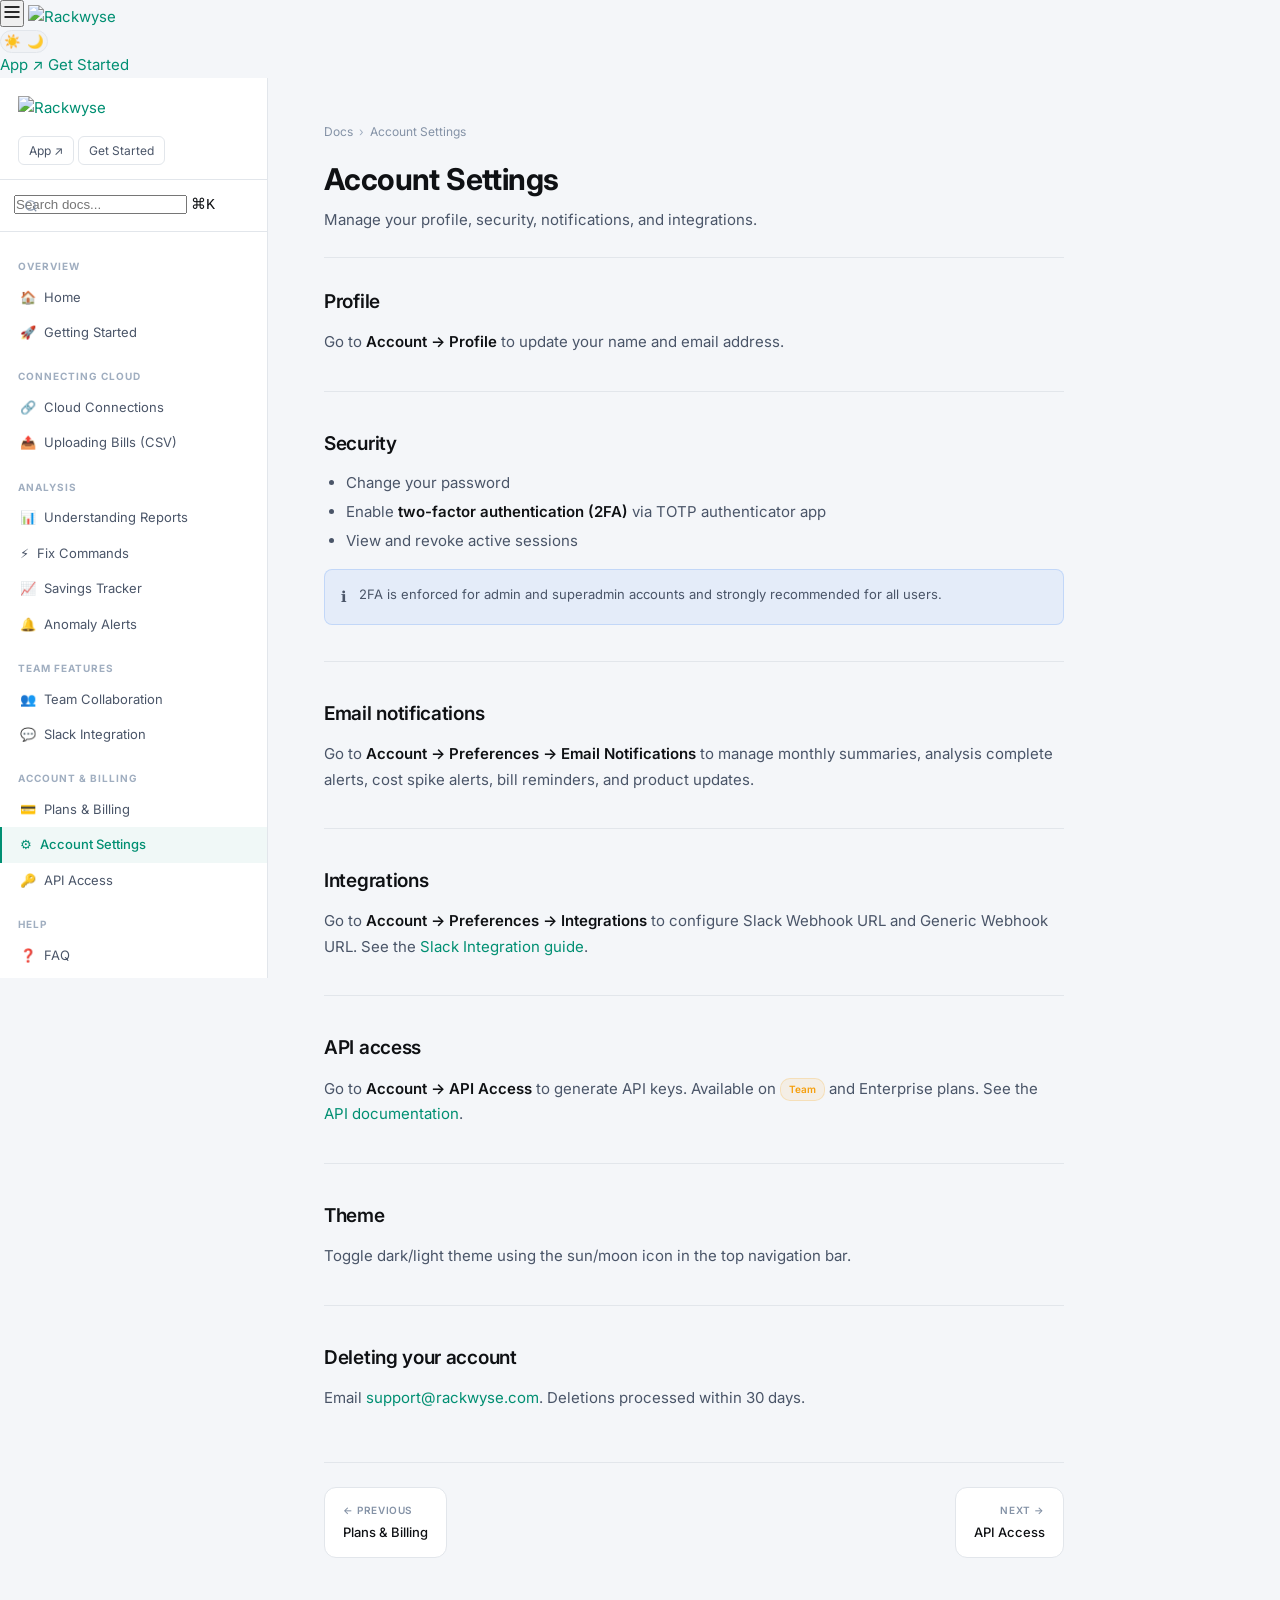
==== commit 09c80ffb: "Add files via upload" ====
--- a/pages/account.html
+++ b/pages/account.html
@@ -1,56 +1,82 @@
 <!DOCTYPE html>
-<html lang="en">
+<html lang="en" data-theme="dark">
 <head>
   <meta charset="UTF-8"/>
   <meta name="viewport" content="width=device-width,initial-scale=1"/>
   <title>Account Settings — Rackwyse Docs</title>
-  <meta name="description" content="Manage your Rackwyse account, profile, and preferences."/>
+  <meta name="description" content="Manage your Rackwyse account."/>
   <link rel="stylesheet" href="/css/docs.css"/>
 </head>
 <body>
+<div class="topbar" id="topbar">
+  <button class="mobile-menu-btn" id="mobile-menu-btn" aria-label="Toggle menu">
+    <svg width="20" height="20" viewBox="0 0 24 24" fill="none" stroke="currentColor" stroke-width="2"><line x1="3" y1="6" x2="21" y2="6"/><line x1="3" y1="12" x2="21" y2="12"/><line x1="3" y1="18" x2="21" y2="18"/></svg>
+  </button>
+  <a href="/index.html" class="topbar-logo">
+    <img src="https://app.rackwyse.com/brand/logo-dark.png" alt="Rackwyse" class="topbar-logo-img" id="topbar-logo-img"/>
+  </a>
+  <div class="topbar-right">
+    <button class="theme-toggle" id="theme-toggle" aria-label="Toggle theme">
+      <span class="theme-icon-light">☀️</span>
+      <span class="theme-icon-dark">🌙</span>
+    </button>
+    <a href="https://app.rackwyse.com" class="topbar-btn" target="_blank">App ↗</a>
+    <a href="https://app.rackwyse.com/register" class="topbar-btn topbar-btn-primary">Get Started</a>
+  </div>
+</div>
+<div class="sidebar-overlay" id="sidebar-overlay"></div>
 <div class="docs-layout">
-  <aside class="sidebar">
+  <aside class="sidebar" id="sidebar">
   <div class="sidebar-header">
-    <a href="/" class="sidebar-logo">
-      <div class="sidebar-logo-icon"><svg width="14" height="14" viewBox="0 0 16 16" fill="none"><path d="M2 12L6 4L10 9L13 6L14 12H2Z" fill="#060c0a"/></svg></div>
-      Rackwyse Docs
+    <a href="/index.html" class="sidebar-logo">
+      <img src="https://app.rackwyse.com/brand/logo-dark.png" alt="Rackwyse" class="sidebar-logo-img" id="sidebar-logo-img"/>
     </a>
     <div class="sidebar-top-links">
-      <a href="https://app.rackwyse.com" class="sidebar-top-link">App ↗</a>
+      <a href="https://app.rackwyse.com" class="sidebar-top-link" target="_blank">App ↗</a>
       <a href="https://app.rackwyse.com/register" class="sidebar-top-link">Get Started</a>
     </div>
   </div>
-  <nav class="sidebar-nav">
+
+  <!-- Search -->
+  <div class="sidebar-search">
+    <div class="search-wrap">
+      <span class="search-icon">
+        <svg width="14" height="14" viewBox="0 0 24 24" fill="none" stroke="currentColor" stroke-width="2"><circle cx="11" cy="11" r="8"/><path d="m21 21-4.35-4.35"/></svg>
+      </span>
+      <input type="text" class="search-input" id="search-input" placeholder="Search docs..." autocomplete="off"/>
+      <kbd class="search-kbd">⌘K</kbd>
+    </div>
+    <div class="search-results" id="search-results"></div>
+  </div>
+
+  <nav class="sidebar-nav" id="sidebar-nav">
     <div class="sidebar-section">Overview</div>
-    <a href="/index.html" class="sidebar-link">Home</a>
-    <a href="/pages/getting-started.html" class="sidebar-link">Getting Started</a>
-
-    <div class="sidebar-section">Connecting Cloud</div>
-    <a href="/pages/connections.html" class="sidebar-link">Cloud Connections</a>
-    <a href="/pages/uploading-bills.html" class="sidebar-link">Uploading Bills (CSV)</a>
-
-    <div class="sidebar-section">Analysis</div>
-    <a href="/pages/understanding-reports.html" class="sidebar-link">Understanding Reports</a>
-    <a href="/pages/fix-commands.html" class="sidebar-link">Fix Commands</a>
-    <a href="/pages/savings-tracker.html" class="sidebar-link">Savings Tracker</a>
-    <a href="/pages/anomaly-alerts.html" class="sidebar-link">Anomaly Alerts</a>
-
-    <div class="sidebar-section">Team Features</div>
-    <a href="/pages/team.html" class="sidebar-link">Team Collaboration</a>
-    <a href="/pages/slack.html" class="sidebar-link">Slack Integration</a>
-
-    <div class="sidebar-section">Account & Billing</div>
-    <a href="/pages/billing.html" class="sidebar-link">Plans & Billing</a>
-    <a href="/pages/account.html" class="sidebar-link">Account Settings</a>
-    <a href="/pages/api.html" class="sidebar-link">API Access</a>
-
-    <div class="sidebar-section">Help</div>
-    <a href="/pages/faq.html" class="sidebar-link">FAQ</a>
-    <a href="mailto:support@rackwyse.com" class="sidebar-link">Contact Support</a>
+<a href="/index.html" class="sidebar-link "><span class="sidebar-link-icon">🏠</span>Home</a>
+<a href="/pages/getting-started.html" class="sidebar-link "><span class="sidebar-link-icon">🚀</span>Getting Started</a>
+<div class="sidebar-section">Connecting Cloud</div>
+<a href="/pages/connections.html" class="sidebar-link "><span class="sidebar-link-icon">🔗</span>Cloud Connections</a>
+<a href="/pages/uploading-bills.html" class="sidebar-link "><span class="sidebar-link-icon">📤</span>Uploading Bills (CSV)</a>
+<div class="sidebar-section">Analysis</div>
+<a href="/pages/understanding-reports.html" class="sidebar-link "><span class="sidebar-link-icon">📊</span>Understanding Reports</a>
+<a href="/pages/fix-commands.html" class="sidebar-link "><span class="sidebar-link-icon">⚡</span>Fix Commands</a>
+<a href="/pages/savings-tracker.html" class="sidebar-link "><span class="sidebar-link-icon">📈</span>Savings Tracker</a>
+<a href="/pages/anomaly-alerts.html" class="sidebar-link "><span class="sidebar-link-icon">🔔</span>Anomaly Alerts</a>
+<div class="sidebar-section">Team Features</div>
+<a href="/pages/team.html" class="sidebar-link "><span class="sidebar-link-icon">👥</span>Team Collaboration</a>
+<a href="/pages/slack.html" class="sidebar-link "><span class="sidebar-link-icon">💬</span>Slack Integration</a>
+<div class="sidebar-section">Account & Billing</div>
+<a href="/pages/billing.html" class="sidebar-link "><span class="sidebar-link-icon">💳</span>Plans & Billing</a>
+<a href="/pages/account.html" class="sidebar-link active"><span class="sidebar-link-icon">⚙️</span>Account Settings</a>
+<a href="/pages/api.html" class="sidebar-link "><span class="sidebar-link-icon">🔑</span>API Access</a>
+<div class="sidebar-section">Help</div>
+<a href="/pages/faq.html" class="sidebar-link "><span class="sidebar-link-icon">❓</span>FAQ</a>
+<a href="mailto:support@rackwyse.com" class="sidebar-link "><span class="sidebar-link-icon">✉️</span>Contact Support</a>
+
   </nav>
-  <div class="docs-footer">
+
+  <div class="sidebar-footer">
     <span>© 2026 Rackwyse</span>
-    <div style="display:flex;gap:12px">
+    <div class="sidebar-footer-links">
       <a href="https://app.rackwyse.com">App</a>
       <a href="mailto:support@rackwyse.com">Support</a>
     </div>
@@ -58,52 +84,129 @@
 </aside>
   <main class="main">
     
-<div class="breadcrumb"><a href="/index.html">Docs</a> › Account Settings</div>
+<div class="breadcrumb"><a href="/index.html">Docs</a><span class="breadcrumb-sep">›</span>Account Settings</div>
 <h1>Account Settings</h1>
 <p class="page-subtitle">Manage your profile, security, notifications, and integrations.</p>
-
 <h2>Profile</h2>
 <p>Go to <strong>Account → Profile</strong> to update your name and email address.</p>
-
 <h2>Security</h2>
-<p>Go to <strong>Account → Security</strong> to:</p>
 <ul>
   <li>Change your password</li>
-  <li>Enable <strong>two-factor authentication (2FA)</strong> via TOTP authenticator app (Google Authenticator, Authy, etc.)</li>
+  <li>Enable <strong>two-factor authentication (2FA)</strong> via TOTP authenticator app</li>
   <li>View and revoke active sessions</li>
 </ul>
 <div class="info-box info"><div class="info-icon">ℹ️</div><div>2FA is enforced for admin and superadmin accounts and strongly recommended for all users.</div></div>
-
 <h2>Email notifications</h2>
-<p>Go to <strong>Account → Preferences → Email Notifications</strong> to manage:</p>
-<ul>
-  <li><strong>Monthly Summary</strong> — monthly digest of cloud spend and savings</li>
-  <li><strong>Analysis Complete</strong> — email when analysis finishes</li>
-  <li><strong>Cost Spike Alerts</strong> — anomaly detection emails</li>
-  <li><strong>Monthly Bill Reminder</strong> — reminder to upload your bill on a configured day of the month</li>
-  <li><strong>Product Updates</strong> — new features and announcements</li>
-</ul>
-
+<p>Go to <strong>Account → Preferences → Email Notifications</strong> to manage monthly summaries, analysis complete alerts, cost spike alerts, bill reminders, and product updates.</p>
 <h2>Integrations</h2>
-<p>Go to <strong>Account → Preferences → Integrations</strong> to configure:</p>
-<ul>
-  <li><strong>Slack Webhook URL</strong> — post analysis results and alerts to Slack</li>
-  <li><strong>Generic Webhook URL</strong> — send events to any webhook endpoint</li>
-</ul>
-<p>See the <a href="/pages/slack.html">Slack Integration guide</a> for full setup instructions.</p>
-
+<p>Go to <strong>Account → Preferences → Integrations</strong> to configure Slack Webhook URL and Generic Webhook URL. See the <a href="/pages/slack.html">Slack Integration guide</a>.</p>
 <h2>API access</h2>
-<p>Go to <strong>Account → API Access</strong> to generate API keys for the Rackwyse REST API. Available on Team and Enterprise plans. See the <a href="/pages/api.html">API documentation</a> for endpoints and usage.</p>
-
+<p>Go to <strong>Account → API Access</strong> to generate API keys. Available on <span class="badge badge-team">Team</span> and Enterprise plans. See the <a href="/pages/api.html">API documentation</a>.</p>
 <h2>Theme</h2>
-<p>Toggle between dark and light theme using the sun/moon icon in the top navigation bar, or in <strong>Account → Preferences → Appearance</strong>.</p>
-
+<p>Toggle dark/light theme using the sun/moon icon in the top navigation bar.</p>
 <h2>Deleting your account</h2>
-<p>To delete your account and all associated data, email <a href="mailto:support@rackwyse.com">support@rackwyse.com</a>. Deletion requests are processed within 30 days.</p>
-
+<p>Email <a href="mailto:support@rackwyse.com">support@rackwyse.com</a>. Deletions processed within 30 days.</p>
     <div class="page-nav"><a href="/pages/billing.html" class="page-nav-btn"><span class="page-nav-label">← Previous</span><span class="page-nav-title">Plans & Billing</span></a><a href="/pages/api.html" class="page-nav-btn next"><span class="page-nav-label">Next →</span><span class="page-nav-title">API Access</span></a></div>
   </main>
 </div>
-<script src="/js/docs.js"></script>
+<script>
+// Theme
+var THEME_KEY = 'rw-docs-theme';
+function getTheme(){return localStorage.getItem(THEME_KEY)||(window.matchMedia('(prefers-color-scheme:light)').matches?'light':'dark')}
+function setTheme(t){
+  document.documentElement.setAttribute('data-theme',t);
+  localStorage.setItem(THEME_KEY,t);
+  var dark='https://app.rackwyse.com/brand/logo-dark.png';
+  var white='https://app.rackwyse.com/brand/logo-white.png';
+  var src=t==='light'?white:dark;
+  ['sidebar-logo-img','topbar-logo-img'].forEach(function(id){
+    var el=document.getElementById(id);if(el)el.src=src;
+  });
+}
+document.addEventListener('DOMContentLoaded',function(){
+  setTheme(getTheme());
+  var btn=document.getElementById('theme-toggle');
+  if(btn)btn.addEventListener('click',function(){setTheme(getTheme()==='dark'?'light':'dark')});
+
+  // Active sidebar link
+  var path=window.location.pathname.replace(/\/$/,'');
+  document.querySelectorAll('.sidebar-link').forEach(function(a){
+    var href=a.getAttribute('href').replace(/\/$/,'');
+    if(href===path||href===path+'.html'||(path==='/'&&href==='/index.html')){
+      a.classList.add('active');
+    }
+  });
+
+  // Mobile menu
+  var mobileBtn=document.getElementById('mobile-menu-btn');
+  var sidebar=document.getElementById('sidebar');
+  var overlay=document.getElementById('sidebar-overlay');
+  function openMenu(){sidebar.classList.add('open');if(overlay)overlay.classList.add('open')}
+  function closeMenu(){sidebar.classList.remove('open');if(overlay)overlay.classList.remove('open')}
+  if(mobileBtn)mobileBtn.addEventListener('click',openMenu);
+  if(overlay)overlay.addEventListener('click',closeMenu);
+
+  // Search
+  var PAGES=[
+    {title:'Home',section:'Overview',url:'/index.html',keywords:'rackwyse cloud cost optimization home overview'},
+    {title:'Getting Started',section:'Overview',url:'/pages/getting-started.html',keywords:'account register signup login verify email first analysis onboarding'},
+    {title:'Cloud Connections',section:'Connecting Cloud',url:'/pages/connections.html',keywords:'aws iam role gcp oauth azure bigquery connect account auto sync'},
+    {title:'Uploading Bills (CSV)',section:'Connecting Cloud',url:'/pages/uploading-bills.html',keywords:'upload csv billing export aws gcp azure file manual'},
+    {title:'Understanding Reports',section:'Analysis',url:'/pages/understanding-reports.html',keywords:'findings report savings severity critical high medium low dashboard pdf share'},
+    {title:'Fix Commands',section:'Analysis',url:'/pages/fix-commands.html',keywords:'cli command fix console steps assign finding status done in progress'},
+    {title:'Savings Tracker',section:'Analysis',url:'/pages/savings-tracker.html',keywords:'savings tracker confirmed fixed mark resolve progress history'},
+    {title:'Anomaly Alerts',section:'Analysis',url:'/pages/anomaly-alerts.html',keywords:'anomaly alert spike spend email daily monthly cloudwatch'},
+    {title:'Team Collaboration',section:'Team Features',url:'/pages/team.html',keywords:'team invite member role admin viewer cost overview weekly digest'},
+    {title:'Slack Integration',section:'Team Features',url:'/pages/slack.html',keywords:'slack webhook integration notification alert message'},
+    {title:'Plans & Billing',section:'Account & Billing',url:'/pages/billing.html',keywords:'plans pricing upgrade starter pro team enterprise billing payment'},
+    {title:'Account Settings',section:'Account & Billing',url:'/pages/account.html',keywords:'account settings profile password 2fa two factor notifications theme'},
+    {title:'API Access',section:'Account & Billing',url:'/pages/api.html',keywords:'api key rest endpoint analyse analyses status programmatic'},
+    {title:'FAQ',section:'Help',url:'/pages/faq.html',keywords:'faq questions answers security refund cancel limits formats'},
+  ];
+  var searchInput=document.getElementById('search-input');
+  var searchResults=document.getElementById('search-results');
+  if(searchInput&&searchResults){
+    function doSearch(q){
+      q=q.toLowerCase().trim();
+      searchResults.innerHTML='';
+      if(!q){searchResults.classList.remove('open');return}
+      var results=PAGES.filter(function(p){
+        return p.title.toLowerCase().includes(q)||p.keywords.toLowerCase().includes(q)||p.section.toLowerCase().includes(q);
+      }).slice(0,6);
+      if(!results.length){
+        searchResults.innerHTML='<div class="search-empty">No results for "'+q+'"</div>';
+      } else {
+        results.forEach(function(p){
+          var a=document.createElement('a');
+          a.className='search-result';a.href=p.url;
+          a.innerHTML='<span class="search-result-title">'+p.title+'</span><span class="search-result-section">'+p.section+'</span>';
+          searchResults.appendChild(a);
+        });
+      }
+      searchResults.classList.add('open');
+    }
+    searchInput.addEventListener('input',function(){doSearch(this.value)});
+    document.addEventListener('click',function(e){
+      if(!e.target.closest('.sidebar-search'))searchResults.classList.remove('open');
+    });
+    document.addEventListener('keydown',function(e){
+      if((e.metaKey||e.ctrlKey)&&e.key==='k'){e.preventDefault();searchInput.focus();searchInput.select()}
+      if(e.key==='Escape'){searchResults.classList.remove('open');searchInput.blur()}
+    });
+  }
+
+  // Copy buttons
+  document.querySelectorAll('pre').forEach(function(pre){
+    var btn=document.createElement('button');
+    btn.className='copy-btn';btn.textContent='Copy';
+    btn.addEventListener('click',function(){
+      navigator.clipboard.writeText(pre.querySelector('code')?pre.querySelector('code').textContent:pre.textContent).then(function(){
+        btn.textContent='Copied!';setTimeout(function(){btn.textContent='Copy'},1500);
+      });
+    });
+    pre.style.position='relative';pre.appendChild(btn);
+  });
+});
+</script>
 </body>
 </html>
--- a/css/docs.css
+++ b/css/docs.css
@@ -1,109 +1,171 @@
-/* Rackwyse Docs v2 CSS */
-@import url('https://fonts.googleapis.com/css2?family=DM+Sans:wght@400;500;600;700&family=DM+Mono:wght@400;500&display=swap');
+@import url('https://fonts.googleapis.com/css2?family=Inter:wght@300;400;500;600;700&family=JetBrains+Mono:wght@400;500&display=swap');
 
 *,*::before,*::after{box-sizing:border-box;margin:0;padding:0}
+
+/* ── THEME VARIABLES ── */
 :root{
-  --bg:#0d0f12;--surface:#13161a;--surface2:#1a1d22;--border:#252830;
-  --text:#f0f2f5;--text2:#a8b0bc;--muted:#636b78;
-  --accent:#00d4aa;--accent-dim:rgba(0,212,170,.08);--accent-border:rgba(0,212,170,.2);
+  --bg:#0d0f12;--surface:#13161a;--surface2:#1a1d22;--surface3:#20242a;
+  --border:#252830;--border2:#2e333c;
+  --text:#f0f2f5;--text2:#a8b0bc;--muted:#636b78;--muted2:#4a5260;
+  --accent:#00d4aa;--accent-dim:rgba(0,212,170,.08);--accent-border:rgba(0,212,170,.18);
+  --accent-hover:rgba(0,212,170,.15);
   --yellow:#f59e0b;--yellow-dim:rgba(245,158,11,.08);--yellow-border:rgba(245,158,11,.2);
   --blue:#3b82f6;--blue-dim:rgba(59,130,246,.08);--blue-border:rgba(59,130,246,.2);
-  --red:#ef4444;--green:#10b981;
-  --font:'DM Sans',system-ui,sans-serif;--mono:'DM Mono',monospace;
-  --sidebar-width:260px;--content-max:720px;
+  --red:#ef4444;--green:#10b981;--green-dim:rgba(16,185,129,.08);--green-border:rgba(16,185,129,.2);
+  --purple:#8b5cf6;--purple-dim:rgba(139,92,246,.08);--purple-border:rgba(139,92,246,.2);
+  --font:'Inter',system-ui,sans-serif;--mono:'JetBrains Mono',monospace;
+  --sidebar-width:268px;--content-max:740px;
+  --shadow:0 1px 3px rgba(0,0,0,.4);--shadow-lg:0 4px 20px rgba(0,0,0,.4);
+  --radius:8px;--radius-lg:12px;
 }
-body{font-family:var(--font);background:var(--bg);color:var(--text);line-height:1.6;font-size:15px}
-a{color:var(--accent);text-decoration:none}
-a:hover{text-decoration:underline}
-h1{font-size:28px;font-weight:700;letter-spacing:-.5px;margin-bottom:8px;line-height:1.2}
-h2{font-size:20px;font-weight:600;letter-spacing:-.3px;margin:32px 0 12px;padding-top:32px;border-top:1px solid var(--border)}
-h2:first-of-type{border-top:none;padding-top:0;margin-top:24px}
-h3{font-size:16px;font-weight:600;margin:20px 0 8px}
-p{margin-bottom:12px;color:var(--text2)}
+[data-theme="light"]{
+  --bg:#f4f6f9;--surface:#ffffff;--surface2:#f0f2f5;--surface3:#e8ecf0;
+  --border:#e2e6eb;--border2:#d5dae0;
+  --text:#0f1114;--text2:#4a5568;--muted:#8492a6;--muted2:#a0aec0;
+  --accent:#008f72;--accent-dim:rgba(0,143,114,.06);--accent-border:rgba(0,143,114,.2);
+  --accent-hover:rgba(0,143,114,.1);
+  --shadow:0 1px 3px rgba(0,0,0,.1);--shadow-lg:0 4px 20px rgba(0,0,0,.12);
+}
+
+body{font-family:var(--font);background:var(--bg);color:var(--text);line-height:1.65;font-size:15px;-webkit-font-smoothing:antialiased}
+a{color:var(--accent);text-decoration:none;transition:opacity .1s}
+a:hover{opacity:.8;text-decoration:underline}
+
+/* ── TYPOGRAPHY ── */
+h1{font-size:30px;font-weight:700;letter-spacing:-.6px;line-height:1.2;color:var(--text);margin-bottom:10px}
+h2{font-size:19px;font-weight:600;letter-spacing:-.3px;margin:36px 0 12px;padding-top:36px;border-top:1px solid var(--border);color:var(--text)}
+h2:first-of-type{border-top:none;padding-top:0;margin-top:20px}
+h3{font-size:15px;font-weight:600;margin:20px 0 8px;color:var(--text)}
+p{margin-bottom:14px;color:var(--text2);line-height:1.7}
+ul,ol{padding-left:22px;margin-bottom:14px;color:var(--text2)}
+li{margin-bottom:5px;line-height:1.6}
+strong{color:var(--text);font-weight:600}
+hr{border:none;border-top:1px solid var(--border);margin:28px 0}
+
+/* ── CODE ── */
 code{font-family:var(--mono);font-size:12px;background:var(--surface2);border:1px solid var(--border);padding:2px 6px;border-radius:4px;color:var(--accent)}
-pre{background:var(--surface2);border:1px solid var(--border);border-radius:8px;padding:16px;overflow-x:auto;margin:12px 0}
-pre code{background:none;border:none;padding:0;font-size:13px;color:var(--text)}
-ul,ol{padding-left:20px;margin-bottom:12px;color:var(--text2)}
-li{margin-bottom:4px}
-strong{color:var(--text);font-weight:600}
-hr{border:none;border-top:1px solid var(--border);margin:24px 0}
-table{width:100%;border-collapse:collapse;margin:16px 0;font-size:14px}
-th{text-align:left;padding:10px 12px;font-size:11px;font-weight:600;color:var(--muted);text-transform:uppercase;letter-spacing:.05em;border-bottom:1px solid var(--border)}
-td{padding:10px 12px;border-bottom:1px solid var(--border);color:var(--text2)}
+pre{background:var(--surface2);border:1px solid var(--border);border-radius:var(--radius);padding:18px;overflow-x:auto;margin:14px 0;position:relative}
+pre code{background:none;border:none;padding:0;font-size:13px;color:var(--text);line-height:1.6}
+
+/* ── TABLES ── */
+table{width:100%;border-collapse:collapse;margin:16px 0;font-size:13.5px}
+th{text-align:left;padding:10px 14px;font-size:11px;font-weight:600;color:var(--muted);text-transform:uppercase;letter-spacing:.06em;border-bottom:2px solid var(--border);background:var(--surface2)}
+td{padding:11px 14px;border-bottom:1px solid var(--border);color:var(--text2)}
+tr:hover td{background:var(--surface2)}
 tr:last-child td{border-bottom:none}
 
-/* Layout */
+/* ── LAYOUT ── */
 .docs-layout{display:grid;grid-template-columns:var(--sidebar-width) 1fr;min-height:100vh}
-.sidebar{background:var(--surface);border-right:1px solid var(--border);position:sticky;top:0;height:100vh;overflow-y:auto;padding:0}
-.sidebar-header{padding:20px 20px 16px;border-bottom:1px solid var(--border)}
-.sidebar-logo{display:flex;align-items:center;gap:8px;font-size:15px;font-weight:700;color:var(--text);text-decoration:none}
-.sidebar-logo-icon{width:28px;height:28px;background:var(--accent);border-radius:6px;display:flex;align-items:center;justify-content:center}
-.sidebar-top-links{display:flex;gap:8px;margin-top:10px}
-.sidebar-top-link{font-size:12px;color:var(--muted);text-decoration:none;padding:3px 8px;border:1px solid var(--border);border-radius:5px}
-.sidebar-top-link:hover{color:var(--text);text-decoration:none}
-.sidebar-nav{padding:12px 0}
-.sidebar-section{font-size:10px;font-weight:700;color:var(--muted);text-transform:uppercase;letter-spacing:.08em;padding:12px 20px 4px}
-.sidebar-link{display:block;padding:6px 20px;font-size:13px;color:var(--text2);text-decoration:none;border-left:2px solid transparent;transition:all .1s}
-.sidebar-link:hover{color:var(--text);background:var(--surface2);text-decoration:none}
+
+/* ── SIDEBAR ── */
+.sidebar{background:var(--surface);border-right:1px solid var(--border);position:sticky;top:0;height:100vh;overflow-y:auto;display:flex;flex-direction:column;z-index:50}
+.sidebar::-webkit-scrollbar{width:4px}
+.sidebar::-webkit-scrollbar-track{background:transparent}
+.sidebar::-webkit-scrollbar-thumb{background:var(--border2);border-radius:2px}
+
+.sidebar-header{padding:18px 18px 14px;border-bottom:1px solid var(--border);flex-shrink:0}
+.sidebar-logo{display:flex;align-items:center;gap:10px;text-decoration:none;margin-bottom:12px}
+.sidebar-logo img{height:28px;width:auto;max-width:140px}
+.sidebar-logo:hover{opacity:1;text-decoration:none}
+.sidebar-logo-badge{font-size:10px;font-weight:600;background:var(--accent-dim);color:var(--accent);border:1px solid var(--accent-border);padding:1px 7px;border-radius:10px}
+
+.sidebar-top{display:flex;align-items:center;gap:6px}
+.sidebar-top-link{font-size:12px;color:var(--text2);padding:4px 10px;border:1px solid var(--border);border-radius:6px;transition:all .1s;display:inline-flex;align-items:center;gap:4px}
+.sidebar-top-link:hover{color:var(--text);border-color:var(--border2);background:var(--surface2);text-decoration:none;opacity:1}
+
+/* Search */
+.sidebar-search{padding:12px 14px;border-bottom:1px solid var(--border);flex-shrink:0}
+.search-wrap{position:relative}
+.search-wrap svg{position:absolute;left:10px;top:50%;transform:translateY(-50%);color:var(--muted);pointer-events:none}
+#docs-search{width:100%;padding:8px 10px 8px 32px;background:var(--surface2);border:1px solid var(--border);border-radius:var(--radius);font-size:13px;color:var(--text);font-family:var(--font);outline:none;transition:border-color .1s}
+#docs-search::placeholder{color:var(--muted)}
+#docs-search:focus{border-color:var(--accent-border);background:var(--surface)}
+.search-results{display:none;position:absolute;top:calc(100% + 4px);left:0;right:0;background:var(--surface);border:1px solid var(--border);border-radius:var(--radius);box-shadow:var(--shadow-lg);z-index:100;max-height:300px;overflow-y:auto}
+.search-result{display:block;padding:10px 14px;font-size:13px;color:var(--text2);cursor:pointer;border-bottom:1px solid var(--border);text-decoration:none}
+.search-result:last-child{border-bottom:none}
+.search-result:hover{background:var(--surface2);color:var(--text);text-decoration:none;opacity:1}
+.search-result-title{font-weight:500;color:var(--text);display:block;margin-bottom:2px}
+.search-result-section{font-size:11px;color:var(--muted)}
+.search-empty{padding:16px;text-align:center;font-size:13px;color:var(--muted)}
+
+.sidebar-nav{padding:8px 0;flex:1}
+.sidebar-section{font-size:10px;font-weight:700;color:var(--muted2);text-transform:uppercase;letter-spacing:.1em;padding:14px 18px 5px;margin-top:4px}
+.sidebar-link{display:flex;align-items:center;gap:8px;padding:7px 18px;font-size:13px;color:var(--text2);border-left:2px solid transparent;transition:all .1s;cursor:pointer}
+.sidebar-link:hover{color:var(--text);background:var(--surface2);text-decoration:none;opacity:1}
 .sidebar-link.active{color:var(--accent);background:var(--accent-dim);border-left-color:var(--accent);font-weight:500}
-.sidebar-sublink{display:block;padding:4px 20px 4px 32px;font-size:12px;color:var(--muted);text-decoration:none;transition:all .1s}
-.sidebar-sublink:hover{color:var(--text);text-decoration:none}
+.sidebar-link svg{width:14px;height:14px;flex-shrink:0;opacity:.6}
+.sidebar-link.active svg{opacity:1}
 
-/* Main content */
-.main{padding:40px 48px 80px;max-width:calc(var(--content-max) + 96px)}
-.breadcrumb{font-size:12px;color:var(--muted);margin-bottom:24px}
-.breadcrumb a{color:var(--muted)}
+/* Theme toggle in sidebar footer */
+.sidebar-footer{padding:12px 18px;border-top:1px solid var(--border);display:flex;align-items:center;justify-content:space-between;flex-shrink:0}
+.sidebar-footer-text{font-size:12px;color:var(--muted)}
+.theme-toggle{display:flex;align-items:center;gap:6px;background:var(--surface2);border:1px solid var(--border);border-radius:20px;padding:3px;cursor:pointer}
+.theme-toggle-btn{width:26px;height:26px;border-radius:50%;display:flex;align-items:center;justify-content:center;font-size:14px;transition:all .15s;border:none;background:transparent;cursor:pointer;color:var(--muted)}
+.theme-toggle-btn.active{background:var(--surface);color:var(--text);box-shadow:var(--shadow)}
+
+/* ── MAIN CONTENT ── */
+.main{padding:44px 56px 80px;max-width:calc(var(--content-max) + 112px);min-height:100vh}
+.breadcrumb{font-size:12px;color:var(--muted);margin-bottom:20px;display:flex;align-items:center;gap:6px}
+.breadcrumb a{color:var(--muted);text-decoration:none}
 .breadcrumb a:hover{color:var(--text)}
-.page-badge{display:inline-flex;align-items:center;gap:6px;background:var(--accent-dim);border:1px solid var(--accent-border);border-radius:20px;padding:3px 12px;font-size:11px;font-weight:600;color:var(--accent);margin-bottom:16px}
-.page-subtitle{font-size:15px;color:var(--text2);margin-bottom:32px;line-height:1.6}
+.breadcrumb-sep{color:var(--muted2)}
+.page-badge{display:inline-flex;align-items:center;gap:6px;background:var(--accent-dim);border:1px solid var(--accent-border);border-radius:20px;padding:3px 12px;font-size:11px;font-weight:600;color:var(--accent);margin-bottom:14px}
+.page-subtitle{font-size:15px;color:var(--text2);margin-bottom:28px;line-height:1.7;border-bottom:1px solid var(--border);padding-bottom:24px}
 
-/* Info boxes */
-.info-box{display:flex;gap:12px;padding:14px 16px;border-radius:8px;margin:16px 0;font-size:13px;line-height:1.6}
+/* ── INFO BOXES ── */
+.info-box{display:flex;gap:12px;padding:14px 16px;border-radius:var(--radius);margin:16px 0;font-size:13px;line-height:1.65;color:var(--text2)}
 .info-box.tip{background:var(--accent-dim);border:1px solid var(--accent-border)}
 .info-box.warn{background:var(--yellow-dim);border:1px solid var(--yellow-border)}
 .info-box.info{background:var(--blue-dim);border:1px solid var(--blue-border)}
+.info-box.success{background:var(--green-dim);border:1px solid var(--green-border)}
 .info-icon{font-size:15px;flex-shrink:0;margin-top:1px}
+.info-box strong{color:inherit}
 
-/* Steps */
-.steps{display:flex;flex-direction:column;gap:0;margin:20px 0}
-.step{display:flex;gap:16px;padding:16px 0;border-bottom:1px solid var(--border)}
+/* ── STEPS ── */
+.steps{display:flex;flex-direction:column;gap:0;margin:20px 0;border:1px solid var(--border);border-radius:var(--radius-lg);overflow:hidden}
+.step{display:flex;gap:16px;padding:18px 20px;border-bottom:1px solid var(--border);background:var(--surface);transition:background .1s}
 .step:last-child{border-bottom:none}
-.step-num{width:28px;height:28px;border-radius:50%;background:var(--accent);color:#060c0a;font-size:12px;font-weight:700;display:flex;align-items:center;justify-content:center;flex-shrink:0;margin-top:2px}
-.step-body h3{margin:0 0 4px;font-size:14px;font-weight:600;color:var(--text)}
-.step-body p{margin:0;font-size:13px}
+.step:hover{background:var(--surface2)}
+.step-num{width:28px;height:28px;border-radius:50%;background:var(--accent);color:#060c0a;font-size:11px;font-weight:700;display:flex;align-items:center;justify-content:center;flex-shrink:0;margin-top:2px}
+.step-body h3{margin:0 0 5px;font-size:14px;font-weight:600;color:var(--text)}
+.step-body p{margin:0;font-size:13px;line-height:1.6}
 
-/* Cards */
-.card-grid{display:grid;grid-template-columns:repeat(auto-fit,minmax(200px,1fr));gap:16px;margin:20px 0}
-.card{background:var(--surface);border:1px solid var(--border);border-radius:10px;padding:20px;text-decoration:none;transition:border-color .1s}
-.card:hover{border-color:var(--accent-border);text-decoration:none}
-.card-icon{font-size:24px;margin-bottom:10px}
+/* ── CARDS ── */
+.card-grid{display:grid;grid-template-columns:repeat(auto-fit,minmax(200px,1fr));gap:14px;margin:20px 0}
+.card{background:var(--surface);border:1px solid var(--border);border-radius:var(--radius-lg);padding:20px;text-decoration:none;transition:all .15s;display:block}
+.card:hover{border-color:var(--accent-border);background:var(--accent-dim);text-decoration:none;opacity:1;transform:translateY(-1px);box-shadow:var(--shadow)}
+.card-icon{font-size:26px;margin-bottom:10px;display:block}
 .card-title{font-size:14px;font-weight:600;color:var(--text);margin-bottom:4px}
-.card-sub{font-size:12px;color:var(--muted)}
+.card-sub{font-size:12px;color:var(--muted);line-height:1.5}
 
-/* Prev/next nav */
-.page-nav{display:flex;justify-content:space-between;margin-top:48px;padding-top:24px;border-top:1px solid var(--border);gap:16px}
-.page-nav-btn{display:flex;flex-direction:column;gap:2px;padding:12px 16px;border:1px solid var(--border);border-radius:8px;text-decoration:none;transition:border-color .1s;max-width:200px}
-.page-nav-btn:hover{border-color:var(--accent-border);text-decoration:none}
-.page-nav-label{font-size:10px;font-weight:600;color:var(--muted);text-transform:uppercase;letter-spacing:.05em}
+/* ── PAGE NAV ── */
+.page-nav{display:flex;justify-content:space-between;margin-top:52px;padding-top:24px;border-top:1px solid var(--border);gap:16px}
+.page-nav-btn{display:flex;flex-direction:column;gap:3px;padding:14px 18px;border:1px solid var(--border);border-radius:var(--radius-lg);text-decoration:none;transition:all .15s;max-width:220px;background:var(--surface)}
+.page-nav-btn:hover{border-color:var(--accent-border);background:var(--accent-dim);text-decoration:none;opacity:1}
+.page-nav-label{font-size:10px;font-weight:600;color:var(--muted);text-transform:uppercase;letter-spacing:.06em}
 .page-nav-title{font-size:13px;font-weight:500;color:var(--text)}
 .page-nav-btn.next{text-align:right;margin-left:auto}
 
-/* Footer */
-.docs-footer{padding:20px 20px;border-top:1px solid var(--border);display:flex;align-items:center;justify-content:space-between;font-size:12px;color:var(--muted);flex-wrap:wrap;gap:8px}
-.docs-footer a{color:var(--muted)}
-.docs-footer a:hover{color:var(--text)}
-
-/* Code block with copy */
-.code-block{position:relative;background:var(--surface2);border:1px solid var(--border);border-radius:8px;padding:14px 16px;font-family:var(--mono);font-size:12px;color:var(--accent);margin:12px 0;word-break:break-all}
-
-/* Tag badges */
-.badge{display:inline-flex;padding:2px 8px;border-radius:10px;font-size:10px;font-weight:600}
+/* ── BADGES ── */
+.badge{display:inline-flex;padding:2px 8px;border-radius:10px;font-size:10px;font-weight:600;vertical-align:middle}
 .badge-new{background:var(--accent-dim);color:var(--accent);border:1px solid var(--accent-border)}
-.badge-pro{background:rgba(139,92,246,.08);color:#8b5cf6;border:1px solid rgba(139,92,246,.2)}
+.badge-pro{background:var(--purple-dim);color:var(--purple);border:1px solid var(--purple-border)}
 .badge-team{background:var(--yellow-dim);color:var(--yellow);border:1px solid var(--yellow-border)}
 
-@media(max-width:768px){
+/* ── CODE COPY ── */
+.code-wrap{position:relative;margin:14px 0}
+.code-wrap pre{margin:0}
+.copy-btn{position:absolute;top:8px;right:8px;background:var(--surface3);border:1px solid var(--border);color:var(--muted);font-size:11px;padding:4px 10px;border-radius:5px;cursor:pointer;font-family:var(--font);transition:all .1s}
+.copy-btn:hover{background:var(--border2);color:var(--text)}
+.copy-btn.copied{color:var(--accent);border-color:var(--accent-border)}
+
+/* ── MOBILE ── */
+.mobile-nav-toggle{display:none}
+@media(max-width:900px){
   .docs-layout{grid-template-columns:1fr}
-  .sidebar{display:none}
+  .sidebar{display:none;position:fixed;inset:0;z-index:200;width:var(--sidebar-width)}
+  .sidebar.open{display:flex}
   .main{padding:24px 20px 60px}
+  h1{font-size:24px}
+  .mobile-nav-toggle{display:flex;position:fixed;bottom:20px;right:20px;z-index:100;background:var(--accent);color:#060c0a;border:none;border-radius:50%;width:48px;height:48px;align-items:center;justify-content:center;font-size:20px;cursor:pointer;box-shadow:var(--shadow-lg)}
 }
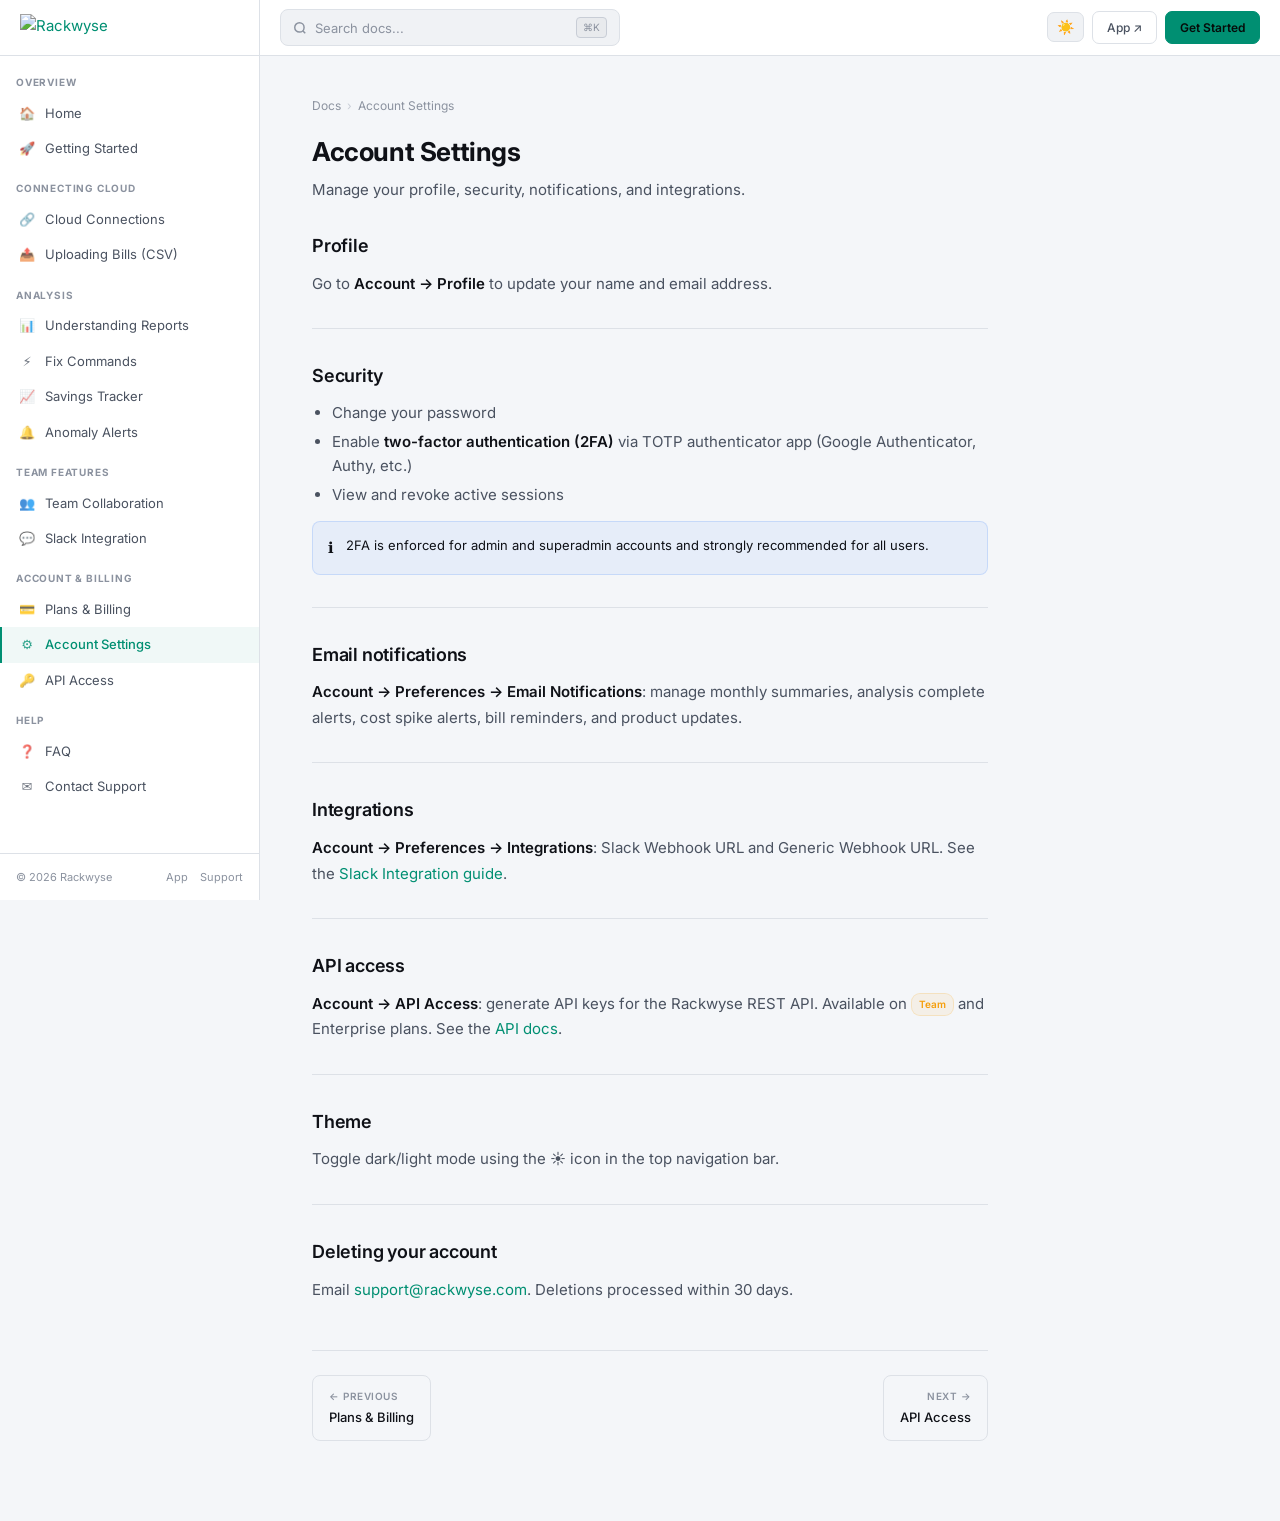
==== commit 3323b2d5: "Add files via upload" ====
--- a/pages/account.html
+++ b/pages/account.html
@@ -4,209 +4,417 @@
   <meta charset="UTF-8"/>
   <meta name="viewport" content="width=device-width,initial-scale=1"/>
   <title>Account Settings — Rackwyse Docs</title>
-  <meta name="description" content="Manage your Rackwyse account."/>
-  <link rel="stylesheet" href="/css/docs.css"/>
+  <meta name="description" content="Manage your Rackwyse account, security, and preferences."/>
+  <link rel="icon" type="image/png" href="https://app.rackwyse.com/favicon.ico"/>
+  <style>@import url('https://fonts.googleapis.com/css2?family=Inter:wght@400;500;600;700&family=JetBrains+Mono:wght@400;500&display=swap');
+
+*,*::before,*::after{box-sizing:border-box;margin:0;padding:0}
+
+:root{
+  --bg:#0a0c0f;--surface:#111318;--surface2:#191c22;--surface3:#1f2229;
+  --border:#252a33;--border2:#2e3440;
+  --text:#eef0f5;--text2:#9aa3b0;--muted:#586270;
+  --accent:#00d4aa;--accent-dim:rgba(0,212,170,.07);--accent-border:rgba(0,212,170,.18);
+  --yellow:#f59e0b;--yellow-dim:rgba(245,158,11,.07);--yellow-border:rgba(245,158,11,.18);
+  --blue:#3b82f6;--blue-dim:rgba(59,130,246,.07);--blue-border:rgba(59,130,246,.18);
+  --font:'Inter',system-ui,sans-serif;--mono:'JetBrains Mono',monospace;
+  --sidebar-w:260px;--topbar-h:56px;
+}
+[data-theme="light"]{
+  --bg:#f4f6f9;--surface:#fff;--surface2:#f0f2f5;--surface3:#e8eaed;
+  --border:#dde1e7;--border2:#c8cdd6;
+  --text:#0f1117;--text2:#4a5260;--muted:#8b929f;
+  --accent:#008f72;--accent-dim:rgba(0,143,114,.06);--accent-border:rgba(0,143,114,.2);
+}
+
+html{scroll-behavior:smooth}
+body{font-family:var(--font);background:var(--bg);color:var(--text);line-height:1.65;font-size:15px}
+a{color:var(--accent);text-decoration:none}
+a:hover{text-decoration:underline}
+
+/* ── TOP NAV ── */
+.topnav{
+  position:sticky;top:0;z-index:200;height:var(--topbar-h);
+  background:var(--surface);border-bottom:1px solid var(--border);
+  display:flex;align-items:center;gap:0;
+  grid-column:1/-1;
+}
+.topnav-logo{
+  width:var(--sidebar-w);flex-shrink:0;
+  display:flex;align-items:center;padding:0 20px;
+  border-right:1px solid var(--border);height:100%;
+  text-decoration:none;
+}
+.topnav-logo img{height:28px;width:auto;max-width:150px;display:block}
+.topnav-logo:hover{text-decoration:none}
+.topnav-search{
+  flex:1;display:flex;align-items:center;gap:10px;
+  padding:0 20px;height:100%;position:relative;
+}
+.topnav-search-wrap{
+  display:flex;align-items:center;gap:8px;
+  background:var(--surface2);border:1px solid var(--border);
+  border-radius:8px;padding:7px 12px;width:340px;max-width:100%;
+  transition:border-color .15s,background .15s;cursor:text;
+}
+.topnav-search-wrap:focus-within{border-color:var(--accent-border);background:var(--surface)}
+.search-icon{color:var(--muted);flex-shrink:0;display:flex;align-items:center}
+.search-input{
+  flex:1;background:none;border:none;outline:none;
+  font-size:13px;color:var(--text);font-family:var(--font);
+}
+.search-input::placeholder{color:var(--muted)}
+.search-kbd{
+  font-size:10px;color:var(--muted);background:var(--surface3);
+  border:1px solid var(--border2);border-radius:4px;
+  padding:1px 6px;font-family:var(--font);white-space:nowrap;flex-shrink:0;
+}
+.search-dropdown{
+  display:none;position:absolute;top:calc(100% - 4px);left:20px;
+  width:400px;z-index:300;
+  background:var(--surface);border:1px solid var(--border);
+  border-radius:8px;overflow:hidden;box-shadow:0 8px 32px rgba(0,0,0,.4);
+  max-height:320px;overflow-y:auto;
+}
+.search-dropdown.open{display:block}
+.search-result{
+  display:flex;flex-direction:column;gap:2px;
+  padding:10px 16px;cursor:pointer;border-bottom:1px solid var(--border);
+  text-decoration:none;transition:background .1s;
+}
+.search-result:last-child{border-bottom:none}
+.search-result:hover{background:var(--accent-dim);text-decoration:none}
+.search-result-title{font-size:13px;font-weight:500;color:var(--text)}
+.search-result-section{font-size:11px;color:var(--muted)}
+.search-empty{padding:16px;text-align:center;font-size:13px;color:var(--muted)}
+.topnav-right{
+  display:flex;align-items:center;gap:8px;padding:0 20px;flex-shrink:0;
+}
+.topnav-btn{
+  font-size:12px;font-weight:500;padding:6px 14px;
+  border-radius:7px;border:1px solid var(--border);
+  color:var(--text2);font-family:var(--font);cursor:pointer;
+  text-decoration:none;transition:all .1s;
+}
+.topnav-btn:hover{color:var(--text);background:var(--surface2);text-decoration:none}
+.topnav-btn-primary{
+  background:var(--accent);color:#060c0a;
+  border-color:var(--accent);font-weight:600;
+}
+.topnav-btn-primary:hover{filter:brightness(1.08);color:#060c0a;text-decoration:none}
+.theme-toggle{
+  background:var(--surface2);border:1px solid var(--border);
+  border-radius:7px;padding:6px 9px;cursor:pointer;
+  display:flex;align-items:center;font-size:14px;transition:all .1s;
+}
+.theme-toggle:hover{background:var(--surface3)}
+
+/* ── LAYOUT ── */
+.docs-wrap{
+  display:grid;
+  grid-template-rows:var(--topbar-h) 1fr;
+  grid-template-columns:var(--sidebar-w) 1fr;
+  min-height:100vh;
+}
+.topnav{grid-row:1;grid-column:1/-1}
+
+/* ── SIDEBAR ── */
+.sidebar{
+  grid-row:2;grid-column:1;
+  background:var(--surface);border-right:1px solid var(--border);
+  height:calc(100vh - var(--topbar-h));
+  position:sticky;top:var(--topbar-h);
+  overflow-y:auto;display:flex;flex-direction:column;
+  scrollbar-width:thin;scrollbar-color:var(--border) transparent;
+}
+.sidebar::-webkit-scrollbar{width:3px}
+.sidebar::-webkit-scrollbar-thumb{background:var(--border2)}
+.sidebar-nav{flex:1;padding:8px 0}
+.sidebar-section{
+  font-size:10px;font-weight:700;color:var(--muted);
+  text-transform:uppercase;letter-spacing:.08em;
+  padding:14px 16px 5px;
+}
+.sidebar-section:first-child{padding-top:10px}
+.sidebar-link{
+  display:flex;align-items:center;gap:9px;
+  padding:7px 16px;font-size:13px;color:var(--text2);
+  text-decoration:none;border-left:2px solid transparent;
+  transition:all .1s;
+}
+.sidebar-link:hover{color:var(--text);background:rgba(0,212,170,.05);text-decoration:none}
+.sidebar-link.active{color:var(--accent);background:var(--accent-dim);border-left-color:var(--accent);font-weight:500}
+.sidebar-icon{font-size:13px;flex-shrink:0;width:18px;text-align:center;opacity:.8}
+.sidebar-footer{
+  padding:14px 16px;border-top:1px solid var(--border);
+  display:flex;align-items:center;justify-content:space-between;
+  font-size:11px;color:var(--muted);flex-shrink:0;
+}
+.sidebar-footer a{color:var(--muted);text-decoration:none}
+.sidebar-footer a:hover{color:var(--text)}
+.sf-links{display:flex;gap:12px}
+
+/* ── MAIN ── */
+.main{
+  grid-row:2;grid-column:2;
+  padding:40px 52px 80px;
+  max-width:780px;
+}
+.breadcrumb{
+  display:flex;align-items:center;gap:6px;
+  font-size:12px;color:var(--muted);margin-bottom:20px;
+}
+.breadcrumb a{color:var(--muted)}
+.breadcrumb a:hover{color:var(--text)}
+.bc-sep{color:var(--border2)}
+
+.page-badge{
+  display:inline-flex;align-items:center;gap:6px;
+  background:var(--accent-dim);border:1px solid var(--accent-border);
+  border-radius:20px;padding:3px 12px;
+  font-size:11px;font-weight:600;color:var(--accent);
+  margin-bottom:14px;
+}
+h1{font-size:26px;font-weight:700;letter-spacing:-.4px;margin-bottom:10px;line-height:1.25}
+.page-sub{font-size:15px;color:var(--text2);margin-bottom:28px;line-height:1.65}
+h2{font-size:18px;font-weight:600;letter-spacing:-.2px;margin:32px 0 10px;padding-top:32px;border-top:1px solid var(--border)}
+h2:first-of-type{border-top:none;padding-top:0;margin-top:20px}
+h3{font-size:15px;font-weight:600;margin:18px 0 7px}
+p{margin-bottom:12px;color:var(--text2);line-height:1.7}
+strong{color:var(--text);font-weight:600}
+ul,ol{padding-left:20px;margin-bottom:12px;color:var(--text2)}
+li{margin-bottom:5px;line-height:1.6}
+code{font-family:var(--mono);font-size:12px;background:var(--surface2);border:1px solid var(--border);padding:2px 6px;border-radius:4px;color:var(--accent)}
+pre{background:var(--surface2);border:1px solid var(--border);border-radius:8px;padding:16px;overflow-x:auto;margin:14px 0;position:relative}
+pre code{background:none;border:none;padding:0;font-size:12px;color:var(--text);line-height:1.6}
+table{width:100%;border-collapse:collapse;margin:14px 0;font-size:13px}
+th{text-align:left;padding:9px 12px;font-size:11px;font-weight:600;color:var(--muted);text-transform:uppercase;letter-spacing:.05em;border-bottom:1px solid var(--border);background:var(--surface2)}
+td{padding:10px 12px;border-bottom:1px solid var(--border);color:var(--text2)}
+tr:last-child td{border-bottom:none}
+tr:hover td{background:var(--surface2)}
+
+.info-box{display:flex;gap:12px;padding:13px 15px;border-radius:8px;margin:14px 0;font-size:13px;line-height:1.65}
+.info-box.tip{background:var(--accent-dim);border:1px solid var(--accent-border)}
+.info-box.warn{background:var(--yellow-dim);border:1px solid var(--yellow-border)}
+.info-box.info{background:var(--blue-dim);border:1px solid var(--blue-border)}
+.info-icon{font-size:15px;flex-shrink:0;margin-top:1px}
+
+.steps{display:flex;flex-direction:column;margin:16px 0}
+.step{display:flex;gap:16px;padding:14px 0;border-bottom:1px solid var(--border)}
+.step:last-child{border-bottom:none}
+.step-num{width:26px;height:26px;border-radius:50%;background:var(--accent);color:#060c0a;font-size:11px;font-weight:700;display:flex;align-items:center;justify-content:center;flex-shrink:0;margin-top:2px}
+.step-body h3{margin:0 0 4px;font-size:14px;font-weight:600;color:var(--text)}
+.step-body p{margin:0;font-size:13px}
+
+.card-grid{display:grid;grid-template-columns:repeat(auto-fit,minmax(175px,1fr));gap:12px;margin:18px 0}
+.card{background:var(--surface);border:1px solid var(--border);border-radius:10px;padding:18px;text-decoration:none;transition:border-color .15s,transform .1s}
+.card:hover{border-color:var(--accent-border);transform:translateY(-1px);text-decoration:none}
+.card-icon{font-size:22px;margin-bottom:8px}
+.card-title{font-size:13px;font-weight:600;color:var(--text);margin-bottom:3px}
+.card-sub{font-size:12px;color:var(--muted);line-height:1.4}
+
+.badge{display:inline-flex;padding:2px 7px;border-radius:9px;font-size:10px;font-weight:600;vertical-align:middle}
+.badge-team{background:var(--yellow-dim);color:var(--yellow);border:1px solid var(--yellow-border)}
+
+.copy-btn{position:absolute;top:8px;right:8px;background:var(--surface3);border:1px solid var(--border2);border-radius:5px;padding:3px 9px;font-size:10px;font-weight:500;color:var(--text2);cursor:pointer;font-family:var(--font);transition:all .1s}
+.copy-btn:hover{background:var(--accent);color:#060c0a;border-color:var(--accent)}
+
+.page-nav{display:flex;justify-content:space-between;margin-top:48px;padding-top:24px;border-top:1px solid var(--border);gap:16px}
+.page-nav-btn{display:flex;flex-direction:column;gap:2px;padding:12px 16px;border:1px solid var(--border);border-radius:8px;text-decoration:none;transition:border-color .1s,background .1s;max-width:220px}
+.page-nav-btn:hover{border-color:var(--accent-border);background:var(--accent-dim);text-decoration:none}
+.page-nav-label{font-size:10px;font-weight:600;color:var(--muted);text-transform:uppercase;letter-spacing:.05em}
+.page-nav-title{font-size:13px;font-weight:500;color:var(--text)}
+.page-nav-btn.next{text-align:right;margin-left:auto}
+
+/* mobile */
+.mobile-bar{display:none;position:sticky;top:0;z-index:200;height:52px;background:var(--surface);border-bottom:1px solid var(--border);padding:0 16px;align-items:center;justify-content:space-between;gap:12px}
+.hamburger{background:none;border:none;cursor:pointer;color:var(--text2);padding:4px;display:flex;align-items:center;border-radius:6px}
+.hamburger:hover{background:var(--surface2);color:var(--text)}
+.mobile-logo img{height:24px;width:auto}
+.mobile-right{display:flex;gap:8px;align-items:center}
+.sidebar-overlay{display:none;position:fixed;inset:0;z-index:150;background:rgba(0,0,0,.6)}
+@media(max-width:900px){
+  .docs-wrap{display:block}
+  .topnav{display:none}
+  .mobile-bar{display:flex}
+  .sidebar{position:fixed;top:0;left:0;bottom:0;z-index:160;height:100vh;transform:translateX(-100%);transition:transform .25s;width:var(--sidebar-w)}
+  .sidebar.open{transform:translateX(0)}
+  .sidebar-overlay.open{display:block}
+  .main{padding:28px 20px 60px;max-width:100%}
+}
+@media(max-width:480px){.card-grid{grid-template-columns:1fr 1fr}h1{font-size:22px}}
+</style>
+  <script>
+(function(){
+  var K='rw-theme';
+  function getT(){return localStorage.getItem(K)||(matchMedia('(prefers-color-scheme:light)').matches?'light':'dark')}
+  function setT(t){
+    document.documentElement.setAttribute('data-theme',t);
+    localStorage.setItem(K,t);
+    var dark='https://app.rackwyse.com/brand/logo-dark.png';
+    var white='https://app.rackwyse.com/brand/logo-white.png';
+    var src=t==='light'?white:dark;
+    ['logo-img','mobile-logo-img'].forEach(function(id){var el=document.getElementById(id);if(el)el.src=src});
+  }
+  setT(getT());
+  document.addEventListener('DOMContentLoaded',function(){
+    setT(getT());
+
+    // theme toggle
+    document.querySelectorAll('.theme-toggle').forEach(function(b){
+      b.addEventListener('click',function(){setT(getT()==='dark'?'light':'dark')});
+    });
+
+    // active link
+    var path=location.pathname.replace(/\/$/,'');
+    document.querySelectorAll('.sidebar-link').forEach(function(a){
+      var h=a.getAttribute('href').replace(/\/$/,'');
+      if(h===path||h===path+'.html'||(path==='/'&&h==='/index.html'))a.classList.add('active');
+    });
+
+    // mobile sidebar
+    var sidebar=document.getElementById('sidebar');
+    var overlay=document.getElementById('sidebar-overlay');
+    function open(){sidebar&&sidebar.classList.add('open');overlay&&overlay.classList.add('open')}
+    function close(){sidebar&&sidebar.classList.remove('open');overlay&&overlay.classList.remove('open')}
+    document.querySelectorAll('.hamburger').forEach(function(b){b.addEventListener('click',open)});
+    if(overlay)overlay.addEventListener('click',close);
+
+    // search
+    var PAGES=[
+      {t:'Home',s:'Overview',u:'/index.html',k:'rackwyse cloud cost overview'},
+      {t:'Getting Started',s:'Overview',u:'/pages/getting-started.html',k:'account signup login verify email first analysis'},
+      {t:'Cloud Connections',s:'Connecting Cloud',u:'/pages/connections.html',k:'aws iam role gcp oauth azure bigquery connect'},
+      {t:'Uploading Bills',s:'Connecting Cloud',u:'/pages/uploading-bills.html',k:'upload csv billing export aws gcp azure'},
+      {t:'Understanding Reports',s:'Analysis',u:'/pages/understanding-reports.html',k:'findings report savings severity pdf share'},
+      {t:'Fix Commands',s:'Analysis',u:'/pages/fix-commands.html',k:'cli command fix console steps assign finding status'},
+      {t:'Savings Tracker',s:'Analysis',u:'/pages/savings-tracker.html',k:'savings tracker confirmed fixed mark resolve'},
+      {t:'Anomaly Alerts',s:'Analysis',u:'/pages/anomaly-alerts.html',k:'anomaly alert spike spend email daily monthly'},
+      {t:'Team Collaboration',s:'Team Features',u:'/pages/team.html',k:'team invite member role cost overview weekly digest'},
+      {t:'Slack Integration',s:'Team Features',u:'/pages/slack.html',k:'slack webhook integration notification alert'},
+      {t:'Plans & Billing',s:'Account & Billing',u:'/pages/billing.html',k:'plans pricing upgrade billing payment'},
+      {t:'Account Settings',s:'Account & Billing',u:'/pages/account.html',k:'account settings profile password 2fa notifications'},
+      {t:'API Access',s:'Account & Billing',u:'/pages/api.html',k:'api key rest endpoint programmatic'},
+      {t:'FAQ',s:'Help',u:'/pages/faq.html',k:'faq questions answers security refund cancel'},
+    ];
+    var inp=document.getElementById('search-input');
+    var drop=document.getElementById('search-dropdown');
+    if(inp&&drop){
+      function search(q){
+        q=q.toLowerCase().trim();drop.innerHTML='';
+        if(!q){drop.classList.remove('open');return}
+        var res=PAGES.filter(function(p){return p.t.toLowerCase().includes(q)||p.k.includes(q)||p.s.toLowerCase().includes(q)}).slice(0,6);
+        if(!res.length){drop.innerHTML='<div class="search-empty">No results for \''+q+'\'</div>'}
+        else res.forEach(function(p){
+          var a=document.createElement('a');a.className='search-result';a.href=p.u;
+          a.innerHTML='<span class="search-result-title">'+p.t+'</span><span class="search-result-section">'+p.s+'</span>';
+          drop.appendChild(a);
+        });
+        drop.classList.add('open');
+      }
+      inp.addEventListener('input',function(){search(this.value)});
+      document.addEventListener('click',function(e){if(!e.target.closest('.topnav-search'))drop.classList.remove('open')});
+      document.addEventListener('keydown',function(e){
+        if((e.metaKey||e.ctrlKey)&&e.key==='k'){e.preventDefault();inp.focus();inp.select()}
+        if(e.key==='Escape'){drop.classList.remove('open');inp.blur()}
+      });
+    }
+
+    // copy buttons
+    document.querySelectorAll('pre').forEach(function(pre){
+      var btn=document.createElement('button');btn.className='copy-btn';btn.textContent='Copy';
+      btn.addEventListener('click',function(){
+        var txt=pre.querySelector('code')?pre.querySelector('code').textContent:pre.textContent;
+        navigator.clipboard.writeText(txt).then(function(){btn.textContent='Copied!';setTimeout(function(){btn.textContent='Copy'},1500)});
+      });
+      pre.appendChild(btn);
+    });
+  });
+})();
+</script>
 </head>
 <body>
-<div class="topbar" id="topbar">
-  <button class="mobile-menu-btn" id="mobile-menu-btn" aria-label="Toggle menu">
-    <svg width="20" height="20" viewBox="0 0 24 24" fill="none" stroke="currentColor" stroke-width="2"><line x1="3" y1="6" x2="21" y2="6"/><line x1="3" y1="12" x2="21" y2="12"/><line x1="3" y1="18" x2="21" y2="18"/></svg>
-  </button>
-  <a href="/index.html" class="topbar-logo">
-    <img src="https://app.rackwyse.com/brand/logo-dark.png" alt="Rackwyse" class="topbar-logo-img" id="topbar-logo-img"/>
-  </a>
-  <div class="topbar-right">
-    <button class="theme-toggle" id="theme-toggle" aria-label="Toggle theme">
-      <span class="theme-icon-light">☀️</span>
-      <span class="theme-icon-dark">🌙</span>
-    </button>
-    <a href="https://app.rackwyse.com" class="topbar-btn" target="_blank">App ↗</a>
-    <a href="https://app.rackwyse.com/register" class="topbar-btn topbar-btn-primary">Get Started</a>
-  </div>
+<div class="mobile-bar">
+  <button class="hamburger" aria-label="Menu"><svg width="20" height="20" viewBox="0 0 24 24" fill="none" stroke="currentColor" stroke-width="2"><line x1="3" y1="6" x2="21" y2="6"/><line x1="3" y1="12" x2="21" y2="12"/><line x1="3" y1="18" x2="21" y2="18"/></svg></button>
+  <a href="/index.html" class="mobile-logo"><img id="mobile-logo-img" src="https://app.rackwyse.com/brand/logo-dark.png" alt="Rackwyse"/></a>
+  <div class="mobile-right"><button class="theme-toggle" aria-label="Toggle theme"><span>☀️</span></button></div>
 </div>
 <div class="sidebar-overlay" id="sidebar-overlay"></div>
-<div class="docs-layout">
-  <aside class="sidebar" id="sidebar">
-  <div class="sidebar-header">
-    <a href="/index.html" class="sidebar-logo">
-      <img src="https://app.rackwyse.com/brand/logo-dark.png" alt="Rackwyse" class="sidebar-logo-img" id="sidebar-logo-img"/>
-    </a>
-    <div class="sidebar-top-links">
-      <a href="https://app.rackwyse.com" class="sidebar-top-link" target="_blank">App ↗</a>
-      <a href="https://app.rackwyse.com/register" class="sidebar-top-link">Get Started</a>
-    </div>
-  </div>
-
-  <!-- Search -->
-  <div class="sidebar-search">
-    <div class="search-wrap">
-      <span class="search-icon">
-        <svg width="14" height="14" viewBox="0 0 24 24" fill="none" stroke="currentColor" stroke-width="2"><circle cx="11" cy="11" r="8"/><path d="m21 21-4.35-4.35"/></svg>
-      </span>
-      <input type="text" class="search-input" id="search-input" placeholder="Search docs..." autocomplete="off"/>
+<div class="docs-wrap">
+  <header class="topnav">
+  <a href="/index.html" class="topnav-logo">
+    <img id="logo-img" src="https://app.rackwyse.com/brand/logo-dark.png" alt="Rackwyse"/>
+  </a>
+  <div class="topnav-search">
+    <div class="topnav-search-wrap">
+      <span class="search-icon"><svg width="14" height="14" viewBox="0 0 24 24" fill="none" stroke="currentColor" stroke-width="2.5"><circle cx="11" cy="11" r="8"/><path d="m21 21-4.35-4.35"/></svg></span>
+      <input type="text" id="search-input" class="search-input" placeholder="Search docs..." autocomplete="off"/>
       <kbd class="search-kbd">⌘K</kbd>
     </div>
-    <div class="search-results" id="search-results"></div>
+    <div class="search-dropdown" id="search-dropdown"></div>
   </div>
-
-  <nav class="sidebar-nav" id="sidebar-nav">
-    <div class="sidebar-section">Overview</div>
-<a href="/index.html" class="sidebar-link "><span class="sidebar-link-icon">🏠</span>Home</a>
-<a href="/pages/getting-started.html" class="sidebar-link "><span class="sidebar-link-icon">🚀</span>Getting Started</a>
+  <div class="topnav-right">
+    <button class="theme-toggle" aria-label="Toggle theme" id="theme-toggle-btn">
+      <span id="theme-icon">☀️</span>
+    </button>
+    <a href="https://app.rackwyse.com" class="topnav-btn" target="_blank">App ↗</a>
+    <a href="https://app.rackwyse.com/register" class="topnav-btn topnav-btn-primary">Get Started</a>
+  </div>
+</header>
+  <aside class="sidebar" id="sidebar">
+  <nav class="sidebar-nav"><div class="sidebar-section">Overview</div>
+<a href="/index.html" class="sidebar-link"><span class="sidebar-icon">🏠</span>Home</a>
+<a href="/pages/getting-started.html" class="sidebar-link"><span class="sidebar-icon">🚀</span>Getting Started</a>
 <div class="sidebar-section">Connecting Cloud</div>
-<a href="/pages/connections.html" class="sidebar-link "><span class="sidebar-link-icon">🔗</span>Cloud Connections</a>
-<a href="/pages/uploading-bills.html" class="sidebar-link "><span class="sidebar-link-icon">📤</span>Uploading Bills (CSV)</a>
+<a href="/pages/connections.html" class="sidebar-link"><span class="sidebar-icon">🔗</span>Cloud Connections</a>
+<a href="/pages/uploading-bills.html" class="sidebar-link"><span class="sidebar-icon">📤</span>Uploading Bills (CSV)</a>
 <div class="sidebar-section">Analysis</div>
-<a href="/pages/understanding-reports.html" class="sidebar-link "><span class="sidebar-link-icon">📊</span>Understanding Reports</a>
-<a href="/pages/fix-commands.html" class="sidebar-link "><span class="sidebar-link-icon">⚡</span>Fix Commands</a>
-<a href="/pages/savings-tracker.html" class="sidebar-link "><span class="sidebar-link-icon">📈</span>Savings Tracker</a>
-<a href="/pages/anomaly-alerts.html" class="sidebar-link "><span class="sidebar-link-icon">🔔</span>Anomaly Alerts</a>
+<a href="/pages/understanding-reports.html" class="sidebar-link"><span class="sidebar-icon">📊</span>Understanding Reports</a>
+<a href="/pages/fix-commands.html" class="sidebar-link"><span class="sidebar-icon">⚡</span>Fix Commands</a>
+<a href="/pages/savings-tracker.html" class="sidebar-link"><span class="sidebar-icon">📈</span>Savings Tracker</a>
+<a href="/pages/anomaly-alerts.html" class="sidebar-link"><span class="sidebar-icon">🔔</span>Anomaly Alerts</a>
 <div class="sidebar-section">Team Features</div>
-<a href="/pages/team.html" class="sidebar-link "><span class="sidebar-link-icon">👥</span>Team Collaboration</a>
-<a href="/pages/slack.html" class="sidebar-link "><span class="sidebar-link-icon">💬</span>Slack Integration</a>
+<a href="/pages/team.html" class="sidebar-link"><span class="sidebar-icon">👥</span>Team Collaboration</a>
+<a href="/pages/slack.html" class="sidebar-link"><span class="sidebar-icon">💬</span>Slack Integration</a>
 <div class="sidebar-section">Account & Billing</div>
-<a href="/pages/billing.html" class="sidebar-link "><span class="sidebar-link-icon">💳</span>Plans & Billing</a>
-<a href="/pages/account.html" class="sidebar-link active"><span class="sidebar-link-icon">⚙️</span>Account Settings</a>
-<a href="/pages/api.html" class="sidebar-link "><span class="sidebar-link-icon">🔑</span>API Access</a>
+<a href="/pages/billing.html" class="sidebar-link"><span class="sidebar-icon">💳</span>Plans & Billing</a>
+<a href="/pages/account.html" class="sidebar-link"><span class="sidebar-icon">⚙️</span>Account Settings</a>
+<a href="/pages/api.html" class="sidebar-link"><span class="sidebar-icon">🔑</span>API Access</a>
 <div class="sidebar-section">Help</div>
-<a href="/pages/faq.html" class="sidebar-link "><span class="sidebar-link-icon">❓</span>FAQ</a>
-<a href="mailto:support@rackwyse.com" class="sidebar-link "><span class="sidebar-link-icon">✉️</span>Contact Support</a>
-
-  </nav>
-
+<a href="/pages/faq.html" class="sidebar-link"><span class="sidebar-icon">❓</span>FAQ</a>
+<a href="mailto:support@rackwyse.com" class="sidebar-link"><span class="sidebar-icon">✉️</span>Contact Support</a>
+</nav>
   <div class="sidebar-footer">
     <span>© 2026 Rackwyse</span>
-    <div class="sidebar-footer-links">
-      <a href="https://app.rackwyse.com">App</a>
-      <a href="mailto:support@rackwyse.com">Support</a>
-    </div>
+    <div class="sf-links"><a href="https://app.rackwyse.com">App</a><a href="mailto:support@rackwyse.com">Support</a></div>
   </div>
 </aside>
   <main class="main">
-    
-<div class="breadcrumb"><a href="/index.html">Docs</a><span class="breadcrumb-sep">›</span>Account Settings</div>
+
+<div class="breadcrumb"><a href="/index.html">Docs</a><span class="bc-sep">›</span>Account Settings</div>
 <h1>Account Settings</h1>
-<p class="page-subtitle">Manage your profile, security, notifications, and integrations.</p>
+<p class="page-sub">Manage your profile, security, notifications, and integrations.</p>
 <h2>Profile</h2>
 <p>Go to <strong>Account → Profile</strong> to update your name and email address.</p>
 <h2>Security</h2>
 <ul>
   <li>Change your password</li>
-  <li>Enable <strong>two-factor authentication (2FA)</strong> via TOTP authenticator app</li>
+  <li>Enable <strong>two-factor authentication (2FA)</strong> via TOTP authenticator app (Google Authenticator, Authy, etc.)</li>
   <li>View and revoke active sessions</li>
 </ul>
 <div class="info-box info"><div class="info-icon">ℹ️</div><div>2FA is enforced for admin and superadmin accounts and strongly recommended for all users.</div></div>
 <h2>Email notifications</h2>
-<p>Go to <strong>Account → Preferences → Email Notifications</strong> to manage monthly summaries, analysis complete alerts, cost spike alerts, bill reminders, and product updates.</p>
+<p><strong>Account → Preferences → Email Notifications</strong>: manage monthly summaries, analysis complete alerts, cost spike alerts, bill reminders, and product updates.</p>
 <h2>Integrations</h2>
-<p>Go to <strong>Account → Preferences → Integrations</strong> to configure Slack Webhook URL and Generic Webhook URL. See the <a href="/pages/slack.html">Slack Integration guide</a>.</p>
+<p><strong>Account → Preferences → Integrations</strong>: Slack Webhook URL and Generic Webhook URL. See the <a href="/pages/slack.html">Slack Integration guide</a>.</p>
 <h2>API access</h2>
-<p>Go to <strong>Account → API Access</strong> to generate API keys. Available on <span class="badge badge-team">Team</span> and Enterprise plans. See the <a href="/pages/api.html">API documentation</a>.</p>
+<p><strong>Account → API Access</strong>: generate API keys for the Rackwyse REST API. Available on <span class="badge badge-team">Team</span> and Enterprise plans. See the <a href="/pages/api.html">API docs</a>.</p>
 <h2>Theme</h2>
-<p>Toggle dark/light theme using the sun/moon icon in the top navigation bar.</p>
+<p>Toggle dark/light mode using the ☀️ icon in the top navigation bar.</p>
 <h2>Deleting your account</h2>
 <p>Email <a href="mailto:support@rackwyse.com">support@rackwyse.com</a>. Deletions processed within 30 days.</p>
-    <div class="page-nav"><a href="/pages/billing.html" class="page-nav-btn"><span class="page-nav-label">← Previous</span><span class="page-nav-title">Plans & Billing</span></a><a href="/pages/api.html" class="page-nav-btn next"><span class="page-nav-label">Next →</span><span class="page-nav-title">API Access</span></a></div>
+<div class="page-nav"><a href="/pages/billing.html" class="page-nav-btn"><span class="page-nav-label">← Previous</span><span class="page-nav-title">Plans & Billing</span></a><a href="/pages/api.html" class="page-nav-btn next"><span class="page-nav-label">Next →</span><span class="page-nav-title">API Access</span></a></div>
   </main>
 </div>
-<script>
-// Theme
-var THEME_KEY = 'rw-docs-theme';
-function getTheme(){return localStorage.getItem(THEME_KEY)||(window.matchMedia('(prefers-color-scheme:light)').matches?'light':'dark')}
-function setTheme(t){
-  document.documentElement.setAttribute('data-theme',t);
-  localStorage.setItem(THEME_KEY,t);
-  var dark='https://app.rackwyse.com/brand/logo-dark.png';
-  var white='https://app.rackwyse.com/brand/logo-white.png';
-  var src=t==='light'?white:dark;
-  ['sidebar-logo-img','topbar-logo-img'].forEach(function(id){
-    var el=document.getElementById(id);if(el)el.src=src;
-  });
-}
-document.addEventListener('DOMContentLoaded',function(){
-  setTheme(getTheme());
-  var btn=document.getElementById('theme-toggle');
-  if(btn)btn.addEventListener('click',function(){setTheme(getTheme()==='dark'?'light':'dark')});
-
-  // Active sidebar link
-  var path=window.location.pathname.replace(/\/$/,'');
-  document.querySelectorAll('.sidebar-link').forEach(function(a){
-    var href=a.getAttribute('href').replace(/\/$/,'');
-    if(href===path||href===path+'.html'||(path==='/'&&href==='/index.html')){
-      a.classList.add('active');
-    }
-  });
-
-  // Mobile menu
-  var mobileBtn=document.getElementById('mobile-menu-btn');
-  var sidebar=document.getElementById('sidebar');
-  var overlay=document.getElementById('sidebar-overlay');
-  function openMenu(){sidebar.classList.add('open');if(overlay)overlay.classList.add('open')}
-  function closeMenu(){sidebar.classList.remove('open');if(overlay)overlay.classList.remove('open')}
-  if(mobileBtn)mobileBtn.addEventListener('click',openMenu);
-  if(overlay)overlay.addEventListener('click',closeMenu);
-
-  // Search
-  var PAGES=[
-    {title:'Home',section:'Overview',url:'/index.html',keywords:'rackwyse cloud cost optimization home overview'},
-    {title:'Getting Started',section:'Overview',url:'/pages/getting-started.html',keywords:'account register signup login verify email first analysis onboarding'},
-    {title:'Cloud Connections',section:'Connecting Cloud',url:'/pages/connections.html',keywords:'aws iam role gcp oauth azure bigquery connect account auto sync'},
-    {title:'Uploading Bills (CSV)',section:'Connecting Cloud',url:'/pages/uploading-bills.html',keywords:'upload csv billing export aws gcp azure file manual'},
-    {title:'Understanding Reports',section:'Analysis',url:'/pages/understanding-reports.html',keywords:'findings report savings severity critical high medium low dashboard pdf share'},
-    {title:'Fix Commands',section:'Analysis',url:'/pages/fix-commands.html',keywords:'cli command fix console steps assign finding status done in progress'},
-    {title:'Savings Tracker',section:'Analysis',url:'/pages/savings-tracker.html',keywords:'savings tracker confirmed fixed mark resolve progress history'},
-    {title:'Anomaly Alerts',section:'Analysis',url:'/pages/anomaly-alerts.html',keywords:'anomaly alert spike spend email daily monthly cloudwatch'},
-    {title:'Team Collaboration',section:'Team Features',url:'/pages/team.html',keywords:'team invite member role admin viewer cost overview weekly digest'},
-    {title:'Slack Integration',section:'Team Features',url:'/pages/slack.html',keywords:'slack webhook integration notification alert message'},
-    {title:'Plans & Billing',section:'Account & Billing',url:'/pages/billing.html',keywords:'plans pricing upgrade starter pro team enterprise billing payment'},
-    {title:'Account Settings',section:'Account & Billing',url:'/pages/account.html',keywords:'account settings profile password 2fa two factor notifications theme'},
-    {title:'API Access',section:'Account & Billing',url:'/pages/api.html',keywords:'api key rest endpoint analyse analyses status programmatic'},
-    {title:'FAQ',section:'Help',url:'/pages/faq.html',keywords:'faq questions answers security refund cancel limits formats'},
-  ];
-  var searchInput=document.getElementById('search-input');
-  var searchResults=document.getElementById('search-results');
-  if(searchInput&&searchResults){
-    function doSearch(q){
-      q=q.toLowerCase().trim();
-      searchResults.innerHTML='';
-      if(!q){searchResults.classList.remove('open');return}
-      var results=PAGES.filter(function(p){
-        return p.title.toLowerCase().includes(q)||p.keywords.toLowerCase().includes(q)||p.section.toLowerCase().includes(q);
-      }).slice(0,6);
-      if(!results.length){
-        searchResults.innerHTML='<div class="search-empty">No results for "'+q+'"</div>';
-      } else {
-        results.forEach(function(p){
-          var a=document.createElement('a');
-          a.className='search-result';a.href=p.url;
-          a.innerHTML='<span class="search-result-title">'+p.title+'</span><span class="search-result-section">'+p.section+'</span>';
-          searchResults.appendChild(a);
-        });
-      }
-      searchResults.classList.add('open');
-    }
-    searchInput.addEventListener('input',function(){doSearch(this.value)});
-    document.addEventListener('click',function(e){
-      if(!e.target.closest('.sidebar-search'))searchResults.classList.remove('open');
-    });
-    document.addEventListener('keydown',function(e){
-      if((e.metaKey||e.ctrlKey)&&e.key==='k'){e.preventDefault();searchInput.focus();searchInput.select()}
-      if(e.key==='Escape'){searchResults.classList.remove('open');searchInput.blur()}
-    });
-  }
-
-  // Copy buttons
-  document.querySelectorAll('pre').forEach(function(pre){
-    var btn=document.createElement('button');
-    btn.className='copy-btn';btn.textContent='Copy';
-    btn.addEventListener('click',function(){
-      navigator.clipboard.writeText(pre.querySelector('code')?pre.querySelector('code').textContent:pre.textContent).then(function(){
-        btn.textContent='Copied!';setTimeout(function(){btn.textContent='Copy'},1500);
-      });
-    });
-    pre.style.position='relative';pre.appendChild(btn);
-  });
-});
-</script>
 </body>
 </html>
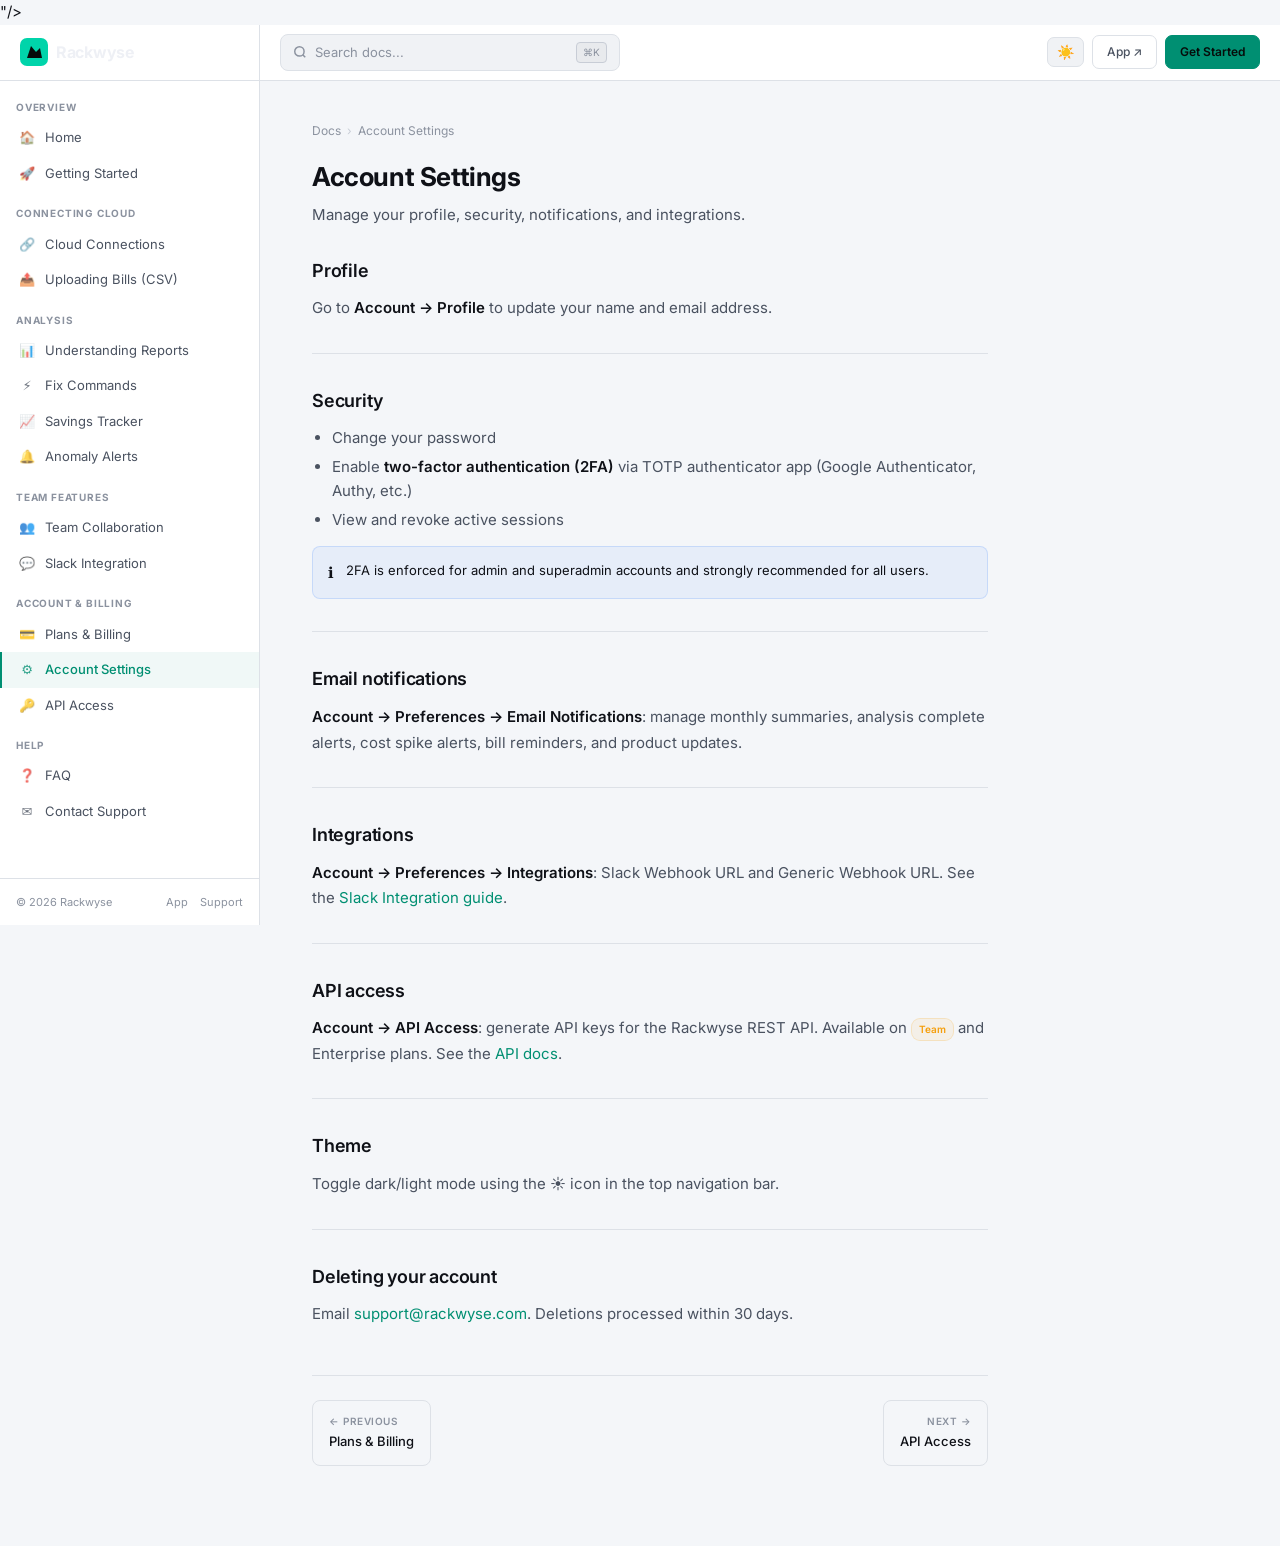
==== commit 6ad23f46: "Add files via upload" ====
--- a/pages/account.html
+++ b/pages/account.html
@@ -5,7 +5,7 @@
   <meta name="viewport" content="width=device-width,initial-scale=1"/>
   <title>Account Settings — Rackwyse Docs</title>
   <meta name="description" content="Manage your Rackwyse account, security, and preferences."/>
-  <link rel="icon" type="image/png" href="https://app.rackwyse.com/favicon.ico"/>
+  <link rel="icon" href="data:image/svg+xml,<svg xmlns="http://www.w3.org/2000/svg" viewBox="0 0 32 32"><rect width="32" height="32" rx="7" fill="%2300d4aa"/><path d="M6 26L11 10L17 18L22 12L26 26H6Z" fill="%23060c0a"/></svg>"/>
   <style>@import url('https://fonts.googleapis.com/css2?family=Inter:wght@400;500;600;700&family=JetBrains+Mono:wght@400;500&display=swap');
 
 *,*::before,*::after{box-sizing:border-box;margin:0;padding:0}
@@ -45,7 +45,7 @@
   border-right:1px solid var(--border);height:100%;
   text-decoration:none;
 }
-.topnav-logo img{height:28px;width:auto;max-width:150px;display:block}
+.topnav-logo img,.topbar-logo-svg{height:28px;display:block}.topbar-logo-svg svg{height:28px;width:auto}
 .topnav-logo:hover{text-decoration:none}
 .topnav-search{
   flex:1;display:flex;align-items:center;gap:10px;
@@ -251,10 +251,7 @@
   function setT(t){
     document.documentElement.setAttribute('data-theme',t);
     localStorage.setItem(K,t);
-    var dark='https://app.rackwyse.com/brand/logo-dark.png';
-    var white='https://app.rackwyse.com/brand/logo-white.png';
-    var src=t==='light'?white:dark;
-    ['logo-img','mobile-logo-img'].forEach(function(id){var el=document.getElementById(id);if(el)el.src=src});
+    // Logo is inline SVG - no src swap needed
   }
   setT(getT());
   document.addEventListener('DOMContentLoaded',function(){
@@ -336,14 +333,14 @@
 <body>
 <div class="mobile-bar">
   <button class="hamburger" aria-label="Menu"><svg width="20" height="20" viewBox="0 0 24 24" fill="none" stroke="currentColor" stroke-width="2"><line x1="3" y1="6" x2="21" y2="6"/><line x1="3" y1="12" x2="21" y2="12"/><line x1="3" y1="18" x2="21" y2="18"/></svg></button>
-  <a href="/index.html" class="mobile-logo"><img id="mobile-logo-img" src="https://app.rackwyse.com/brand/logo-dark.png" alt="Rackwyse"/></a>
+  <a href="/index.html" class="mobile-logo"><span id="mobile-logo-img" style="display:flex;align-items:center"><svg width="140" height="32" viewBox="0 0 140 32" fill="none" xmlns="http://www.w3.org/2000/svg"><rect width="28" height="28" rx="7" y="2" fill="#00d4aa"/><path d="M7 22L11 10L16 16L20 12L22 22H7Z" fill="#060c0a"/><text x="36" y="22" font-family="Inter,system-ui,sans-serif" font-size="16" font-weight="700" fill="#eef0f5" letter-spacing="-0.3">Rackwyse</text></svg></span></a>
   <div class="mobile-right"><button class="theme-toggle" aria-label="Toggle theme"><span>☀️</span></button></div>
 </div>
 <div class="sidebar-overlay" id="sidebar-overlay"></div>
 <div class="docs-wrap">
   <header class="topnav">
   <a href="/index.html" class="topnav-logo">
-    <img id="logo-img" src="https://app.rackwyse.com/brand/logo-dark.png" alt="Rackwyse"/>
+    <span id="logo-img" style="display:flex;align-items:center"><svg width="140" height="32" viewBox="0 0 140 32" fill="none" xmlns="http://www.w3.org/2000/svg"><rect width="28" height="28" rx="7" y="2" fill="#00d4aa"/><path d="M7 22L11 10L16 16L20 12L22 22H7Z" fill="#060c0a"/><text x="36" y="22" font-family="Inter,system-ui,sans-serif" font-size="16" font-weight="700" fill="#eef0f5" letter-spacing="-0.3">Rackwyse</text></svg></span>
   </a>
   <div class="topnav-search">
     <div class="topnav-search-wrap">
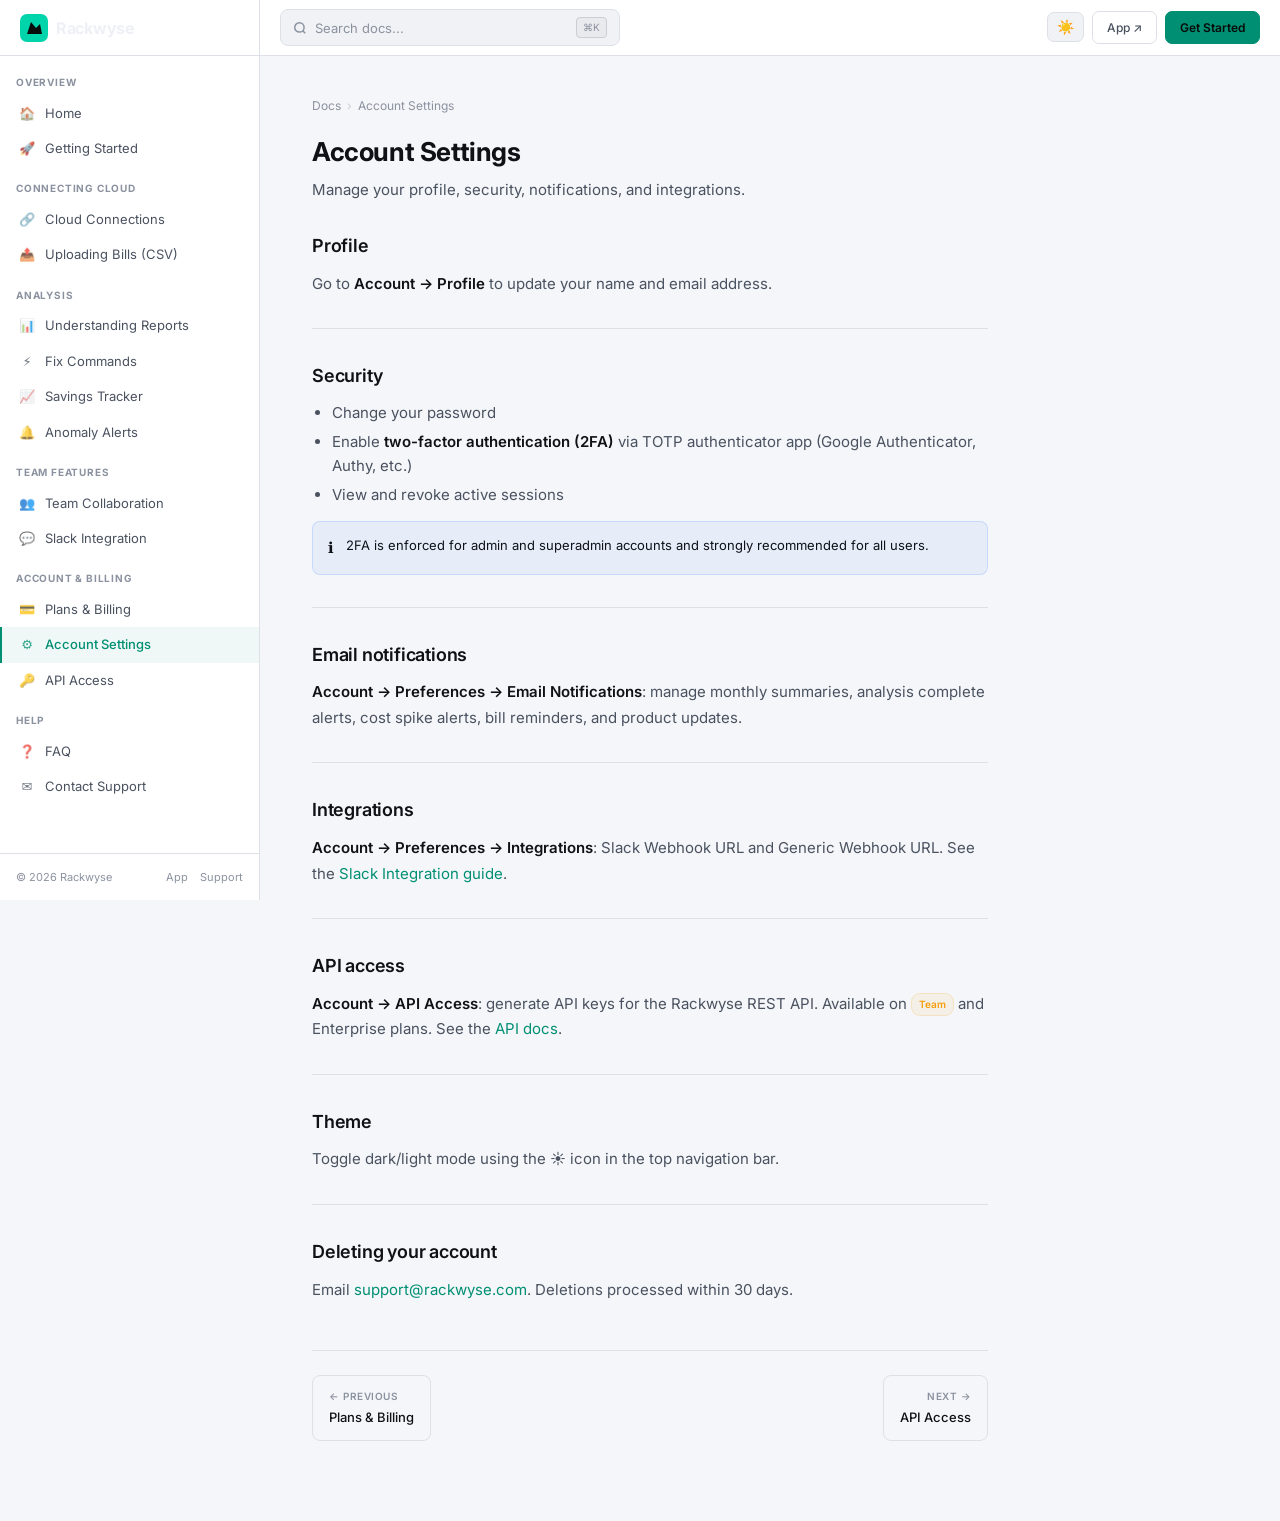
==== commit 2b8266c0: "Add files via upload" ====
--- a/pages/account.html
+++ b/pages/account.html
@@ -5,7 +5,7 @@
   <meta name="viewport" content="width=device-width,initial-scale=1"/>
   <title>Account Settings — Rackwyse Docs</title>
   <meta name="description" content="Manage your Rackwyse account, security, and preferences."/>
-  <link rel="icon" href="data:image/svg+xml,<svg xmlns="http://www.w3.org/2000/svg" viewBox="0 0 32 32"><rect width="32" height="32" rx="7" fill="%2300d4aa"/><path d="M6 26L11 10L17 18L22 12L26 26H6Z" fill="%23060c0a"/></svg>"/>
+  <link rel="icon" href='data:image/svg+xml,<svg xmlns="http://www.w3.org/2000/svg" viewBox="0 0 32 32"><rect width="32" height="32" rx="7" fill="%2300d4aa"/><path d="M6 26L11 10L17 18L22 12L26 26H6Z" fill="%23060c0a"/></svg>'/>
   <style>@import url('https://fonts.googleapis.com/css2?family=Inter:wght@400;500;600;700&family=JetBrains+Mono:wght@400;500&display=swap');
 
 *,*::before,*::after{box-sizing:border-box;margin:0;padding:0}
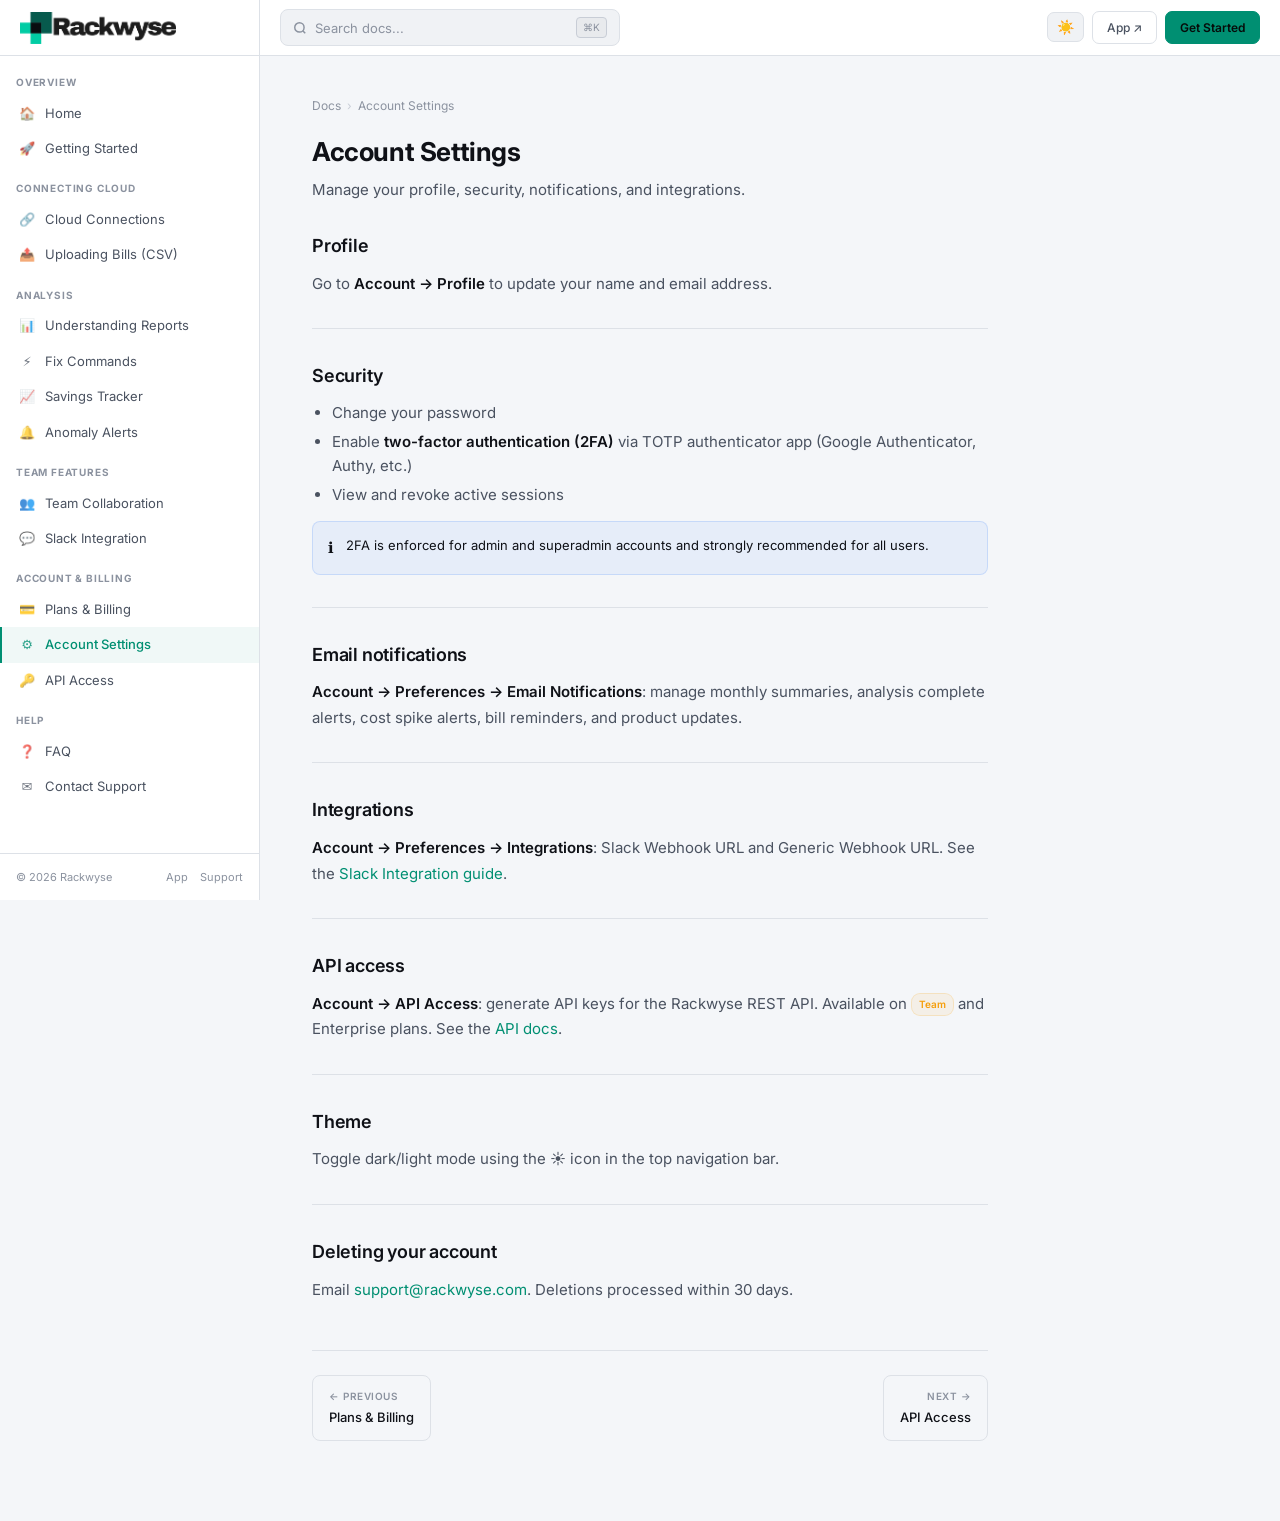
==== commit f9622ac5: "Add files via upload" ====
--- a/pages/account.html
+++ b/pages/account.html
@@ -5,7 +5,7 @@
   <meta name="viewport" content="width=device-width,initial-scale=1"/>
   <title>Account Settings — Rackwyse Docs</title>
   <meta name="description" content="Manage your Rackwyse account, security, and preferences."/>
-  <link rel="icon" href='data:image/svg+xml,<svg xmlns="http://www.w3.org/2000/svg" viewBox="0 0 32 32"><rect width="32" height="32" rx="7" fill="%2300d4aa"/><path d="M6 26L11 10L17 18L22 12L26 26H6Z" fill="%23060c0a"/></svg>'/>
+  <link rel="icon" href="/favicon.ico" type="image/x-icon"/>
   <style>@import url('https://fonts.googleapis.com/css2?family=Inter:wght@400;500;600;700&family=JetBrains+Mono:wght@400;500&display=swap');
 
 *,*::before,*::after{box-sizing:border-box;margin:0;padding:0}
@@ -251,7 +251,9 @@
   function setT(t){
     document.documentElement.setAttribute('data-theme',t);
     localStorage.setItem(K,t);
-    // Logo is inline SVG - no src swap needed
+    var logoEls = document.querySelectorAll('#rw-logo-img');
+    var src = t === 'dark' ? '/brand/logo-dark.png' : '/brand/logo-white.png';
+    logoEls.forEach(function(el){ el.src = src; });
   }
   setT(getT());
   document.addEventListener('DOMContentLoaded',function(){
@@ -340,7 +342,7 @@
 <div class="docs-wrap">
   <header class="topnav">
   <a href="/index.html" class="topnav-logo">
-    <span id="logo-img" style="display:flex;align-items:center"><svg width="140" height="32" viewBox="0 0 140 32" fill="none" xmlns="http://www.w3.org/2000/svg"><rect width="28" height="28" rx="7" y="2" fill="#00d4aa"/><path d="M7 22L11 10L16 16L20 12L22 22H7Z" fill="#060c0a"/><text x="36" y="22" font-family="Inter,system-ui,sans-serif" font-size="16" font-weight="700" fill="#eef0f5" letter-spacing="-0.3">Rackwyse</text></svg></span>
+    <img src="/brand/logo-dark.png" alt="Rackwyse" id="rw-logo-img" style="height:32px;width:auto;display:block"/>
   </a>
   <div class="topnav-search">
     <div class="topnav-search-wrap">
